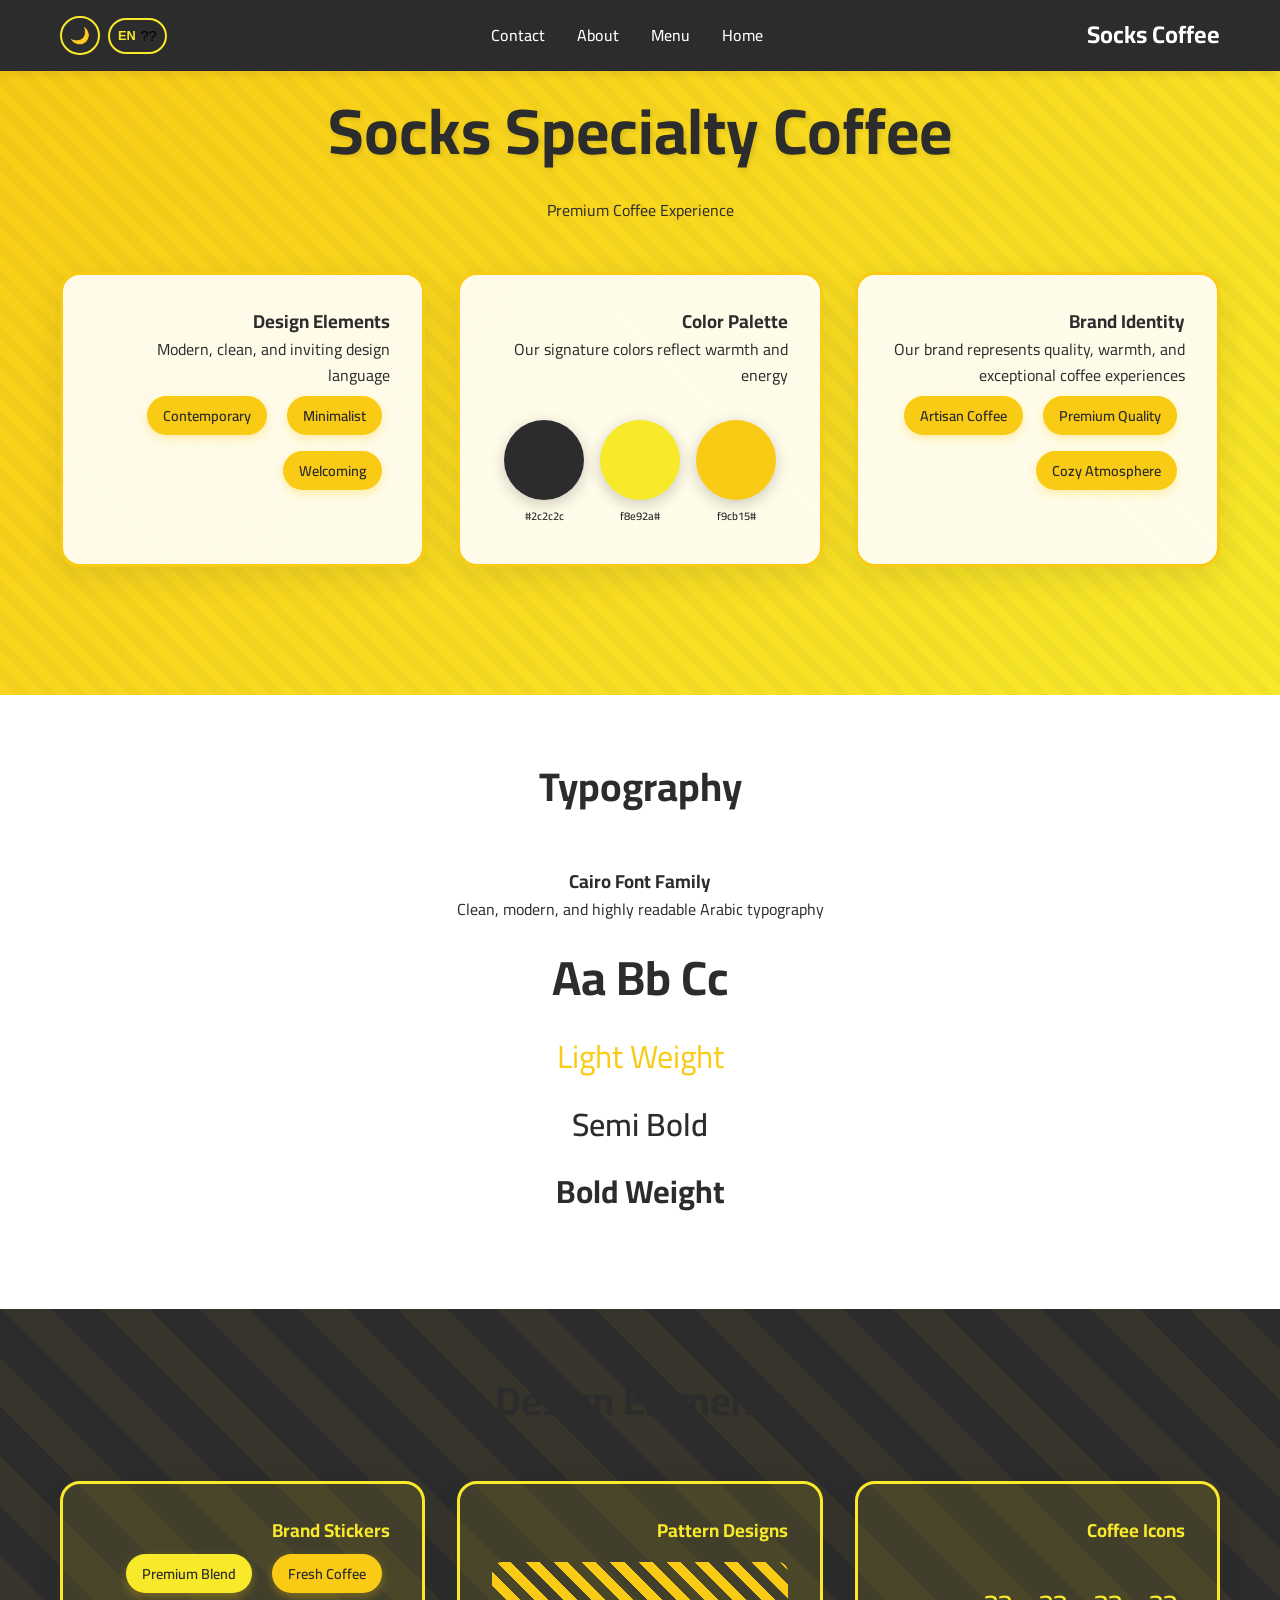
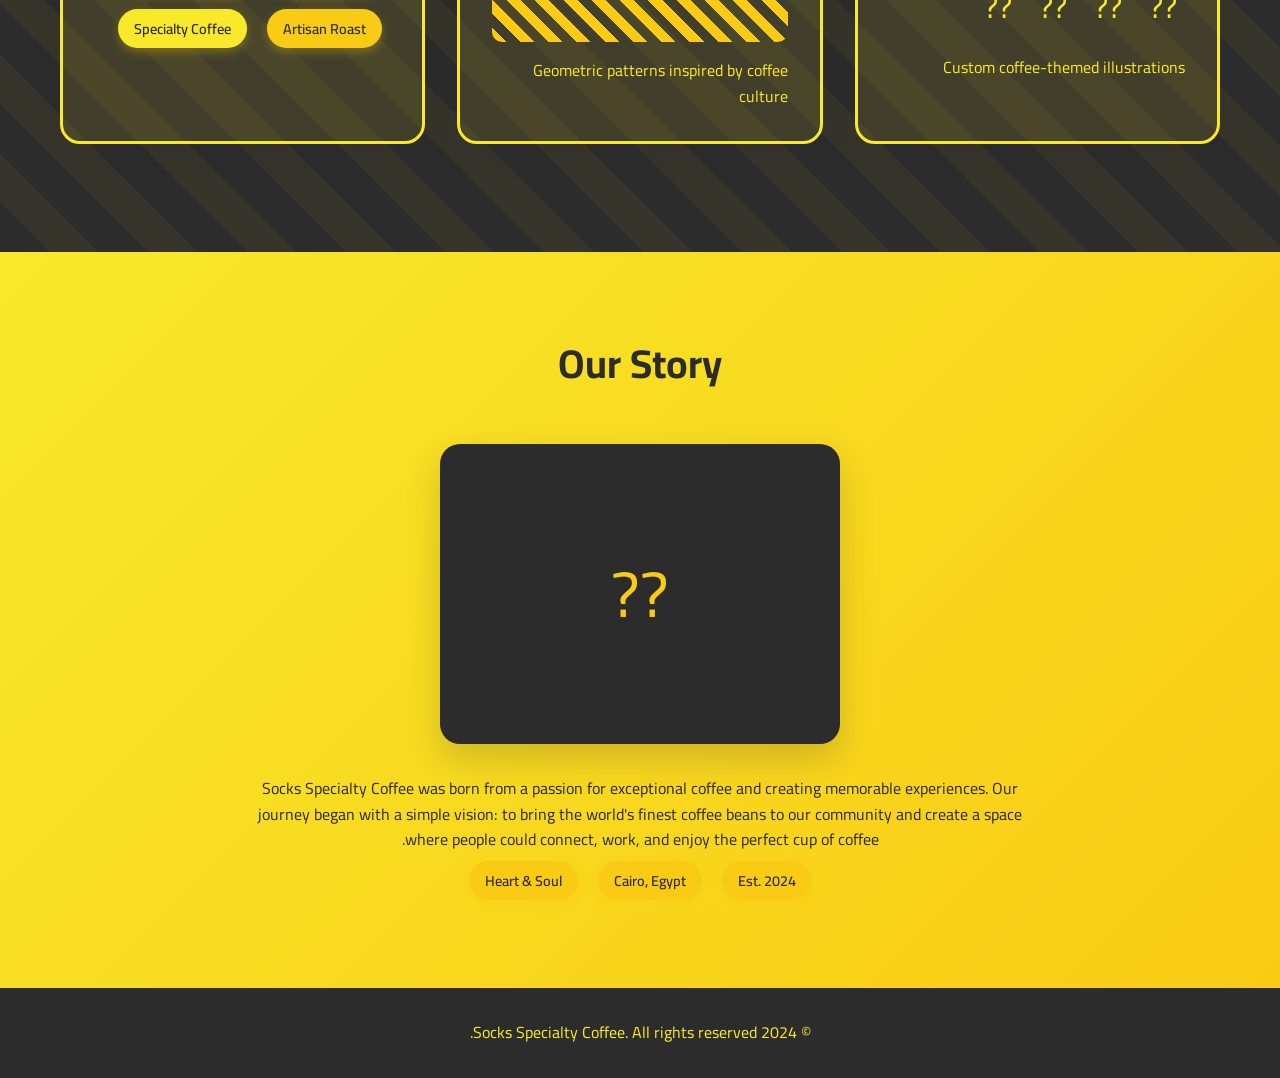
==== about.html @ 336f5b10 "Add files via upload" ====
<!DOCTYPE html>
<html lang="ar" dir="rtl">
<head>
    <meta charset="UTF-8">
    <meta name="viewport" content="width=device-width, initial-scale=1.0, maximum-scale=1.0, user-scalable=no">
    <title>Socks Specialty Coffee - About Us</title>
    <link href="https://unpkg.com/aos@2.3.1/dist/aos.css" rel="stylesheet">
    <link rel="stylesheet" href="styles.css">
    <link href="https://fonts.googleapis.com/css2?family=Cairo:wght@300;400;600;700&display=swap" rel="stylesheet">
    <style>
        .brand-showcase {
            background: linear-gradient(135deg, #f9cb15 0%, #f8e92a 100%);
            padding: 80px 0;
            position: relative;
            overflow: hidden;
        }
        
        .brand-showcase::before {
            content: '';
            position: absolute;
            top: -50%;
            left: -50%;
            width: 200%;
            height: 200%;
            background: repeating-linear-gradient(
                45deg,
                transparent,
                transparent 10px,
                rgba(44, 44, 44, 0.03) 10px,
                rgba(44, 44, 44, 0.03) 20px
            );
            animation: slide 20s linear infinite;
        }
        
        @keyframes slide {
            0% { transform: translate(0, 0); }
            100% { transform: translate(50px, 50px); }
        }
        
        .brand-content {
            position: relative;
            z-index: 1;
        }
        
        .logo-showcase {
            text-align: center;
            margin-bottom: 3rem;
        }
        
        .main-logo {
            font-size: 4rem;
            font-weight: 700;
            color: #2c2c2c;
            margin-bottom: 1rem;
            text-shadow: 2px 2px 4px rgba(0,0,0,0.1);
            animation: bounce 2s ease-in-out infinite;
        }
        
        @keyframes bounce {
            0%, 20%, 50%, 80%, 100% { transform: translateY(0); }
            40% { transform: translateY(-10px); }
            60% { transform: translateY(-5px); }
        }
        
        .brand-elements {
            display: grid;
            grid-template-columns: repeat(auto-fit, minmax(300px, 1fr));
            gap: 2rem;
            margin-bottom: 3rem;
        }
        
        .brand-card {
            background: rgba(255, 255, 255, 0.9);
            border-radius: 20px;
            padding: 2rem;
            box-shadow: 0 10px 30px rgba(44, 44, 44, 0.1);
            transition: all 0.3s ease;
            border: 3px solid #f9cb15;
        }
        
        .brand-card:hover {
            transform: translateY(-10px);
            box-shadow: 0 20px 40px rgba(44, 44, 44, 0.2);
        }
        
        .sticker {
            display: inline-block;
            background: #f9cb15;
            color: #2c2c2c;
            padding: 0.5rem 1rem;
            border-radius: 25px;
            font-weight: 600;
            margin: 0.5rem;
            font-size: 0.9rem;
            box-shadow: 0 4px 10px rgba(249, 203, 21, 0.3);
            transition: all 0.3s ease;
        }
        
        .sticker:hover {
            transform: scale(1.1);
            box-shadow: 0 6px 15px rgba(249, 203, 21, 0.5);
        }
        
        .color-palette {
            display: flex;
            justify-content: center;
            gap: 1rem;
            margin: 2rem 0;
            flex-wrap: wrap;
        }
        
        .color-swatch {
            width: 80px;
            height: 80px;
            border-radius: 50%;
            box-shadow: 0 4px 15px rgba(0,0,0,0.2);
            transition: all 0.3s ease;
            cursor: pointer;
            position: relative;
        }
        
        .color-swatch:hover {
            transform: scale(1.2);
        }
        
        .color-swatch::after {
            content: attr(data-color);
            position: absolute;
            bottom: -25px;
            left: 50%;
            transform: translateX(-50%);
            font-size: 0.7rem;
            font-weight: 600;
            color: #2c2c2c;
        }
        
        .design-elements {
            background: #2c2c2c;
            color: #f8e92a;
            padding: 60px 0;
            position: relative;
        }
        
        .pattern-overlay {
            position: absolute;
            top: 0;
            left: 0;
            right: 0;
            bottom: 0;
            opacity: 0.1;
            background-image: 
                repeating-linear-gradient(45deg, transparent, transparent 35px, rgba(249, 203, 21, 0.5) 35px, rgba(249, 203, 21, 0.5) 70px);
        }
        
        .design-content {
            position: relative;
            z-index: 1;
        }
        
        .coffee-bean {
            display: inline-block;
            font-size: 2rem;
            margin: 0 0.5rem;
            animation: rotate 4s linear infinite;
        }
        
        @keyframes rotate {
            from { transform: rotate(0deg); }
            to { transform: rotate(360deg); }
        }
        
        .typography-showcase {
            background: white;
            padding: 60px 0;
        }
        
        .font-sample {
            text-align: center;
            margin: 2rem 0;
        }
        
        .brand-story {
            background: linear-gradient(135deg, #f8e92a 0%, #f9cb15 100%);
            padding: 80px 0;
            position: relative;
        }
        
        .story-content {
            max-width: 800px;
            margin: 0 auto;
            text-align: center;
        }
        
        .story-image {
            width: 100%;
            max-width: 400px;
            height: 300px;
            background: #2c2c2c;
            border-radius: 20px;
            margin: 2rem auto;
            display: flex;
            align-items: center;
            justify-content: center;
            color: #f9cb15;
            font-size: 4rem;
            box-shadow: 0 15px 35px rgba(44, 44, 44, 0.2);
        }
        
        @media (max-width: 768px) {
            .main-logo {
                font-size: 2.5rem;
            }
            
            .brand-elements {
                grid-template-columns: 1fr;
                gap: 1.5rem;
            }
            
            .color-swatch {
                width: 60px;
                height: 60px;
            }
        }
    </style>
</head>
<body>
    <!-- Navigation -->
    <nav class="navbar" data-aos="fade-down">
        <div class="nav-container">
            <div class="nav-logo">
                <h2>Socks Coffee</h2>
            </div>
            <ul class="nav-menu">
                <li class="nav-item">
                    <a href="index.html" class="nav-link" data-ar="Home" data-en="Home">Home</a>
                </li>
                <li class="nav-item">
                    <a href="index.html#menu" class="nav-link" data-ar="Menu" data-en="Menu">Menu</a>
                </li>
                <li class="nav-item">
                    <a href="about.html" class="nav-link" data-ar="About" data-en="About">About</a>
                </li>
                <li class="nav-item">
                    <a href="index.html#contact" class="nav-link" data-ar="Contact" data-en="Contact">Contact</a>
                </li>
            </ul>
            <div class="nav-controls">
                <button class="lang-switcher" id="langSwitcher" title="Toggle Language">
                    <span class="lang-icon">??</span>
                    <span class="lang-text">EN</span>
                </button>
                <button class="theme-switcher" id="themeSwitcher" title="Toggle Theme">
                    <span class="theme-icon">??</span>
                </button>
            </div>
            <div class="hamburger">
                <span class="bar"></span>
                <span class="bar"></span>
                <span class="bar"></span>
            </div>
        </div>
    </nav>

    <!-- Brand Showcase Section -->
    <section class="brand-showcase">
        <div class="container brand-content">
            <div class="logo-showcase" data-aos="zoom-in">
                <h1 class="main-logo" data-ar="Socks Specialty Coffee" data-en="Socks Specialty Coffee">Socks Specialty Coffee</h1>
                <p class="tagline" data-ar="Premium Coffee Experience" data-en="Premium Coffee Experience">Premium Coffee Experience</p>
            </div>

            <div class="brand-elements">
                <div class="brand-card" data-aos="fade-up" data-aos-delay="100">
                    <h3 data-ar="Brand Identity" data-en="Brand Identity">Brand Identity</h3>
                    <p data-ar="Our brand represents quality, warmth, and exceptional coffee experiences" data-en="Our brand represents quality, warmth, and exceptional coffee experiences">Our brand represents quality, warmth, and exceptional coffee experiences</p>
                    <div class="stickers">
                        <span class="sticker" data-ar="Premium Quality" data-en="Premium Quality">Premium Quality</span>
                        <span class="sticker" data-ar="Artisan Coffee" data-en="Artisan Coffee">Artisan Coffee</span>
                        <span class="sticker" data-ar="Cozy Atmosphere" data-en="Cozy Atmosphere">Cozy Atmosphere</span>
                    </div>
                </div>

                <div class="brand-card" data-aos="fade-up" data-aos-delay="200">
                    <h3 data-ar="Color Palette" data-en="Color Palette">Color Palette</h3>
                    <p data-ar="Our signature colors reflect warmth and energy" data-en="Our signature colors reflect warmth and energy">Our signature colors reflect warmth and energy</p>
                    <div class="color-palette">
                        <div class="color-swatch" style="background-color: #f9cb15;" data-color="#f9cb15"></div>
                        <div class="color-swatch" style="background-color: #f8e92a;" data-color="#f8e92a"></div>
                        <div class="color-swatch" style="background-color: #2c2c2c;" data-color="#2c2c2c"></div>
                    </div>
                </div>

                <div class="brand-card" data-aos="fade-up" data-aos-delay="300">
                    <h3 data-ar="Design Elements" data-en="Design Elements">Design Elements</h3>
                    <p data-ar="Modern, clean, and inviting design language" data-en="Modern, clean, and inviting design language">Modern, clean, and inviting design language</p>
                    <div class="stickers">
                        <span class="sticker" data-ar="Minimalist" data-en="Minimalist">Minimalist</span>
                        <span class="sticker" data-ar="Contemporary" data-en="Contemporary">Contemporary</span>
                        <span class="sticker" data-ar="Welcoming" data-en="Welcoming">Welcoming</span>
                    </div>
                </div>
            </div>
        </div>
    </section>

    <!-- Typography Section -->
    <section class="typography-showcase">
        <div class="container">
            <h2 class="section-title" data-aos="fade-up" data-ar="Typography" data-en="Typography">Typography</h2>
            <div class="font-sample" data-aos="fade-up" data-aos-delay="100">
                <h3 data-ar="Cairo Font Family" data-en="Cairo Font Family">Cairo Font Family</h3>
                <p data-ar="Clean, modern, and highly readable Arabic typography" data-en="Clean, modern, and highly readable Arabic typography">Clean, modern, and highly readable Arabic typography</p>
                <div style="font-size: 3rem; font-weight: 700; color: #2c2c2c; margin: 1rem 0;" data-ar="Aa Bb Cc" data-en="Aa Bb Cc">Aa Bb Cc</div>
                <div style="font-size: 2rem; font-weight: 400; color: #f9cb15; margin: 1rem 0;" data-ar="Light Weight" data-en="Light Weight">Light Weight</div>
                <div style="font-size: 2rem; font-weight: 600; color: #2c2c2c; margin: 1rem 0;" data-ar="Semi Bold" data-en="Semi Bold">Semi Bold</div>
                <div style="font-size: 2rem; font-weight: 700; color: #2c2c2c; margin: 1rem 0;" data-ar="Bold Weight" data-en="Bold Weight">Bold Weight</div>
            </div>
        </div>
    </section>

    <!-- Design Elements Section -->
    <section class="design-elements">
        <div class="pattern-overlay"></div>
        <div class="container design-content">
            <h2 class="section-title" data-aos="fade-up" data-ar="Design Elements" data-en="Design Elements">Design Elements</h2>
            <div class="brand-elements">
                <div class="brand-card" data-aos="fade-up" data-aos-delay="100" style="background: rgba(248, 233, 42, 0.1); border-color: #f8e92a;">
                    <h3 style="color: #f8e92a;" data-ar="Coffee Icons" data-en="Coffee Icons">Coffee Icons</h3>
                    <div style="font-size: 3rem; margin: 1rem 0;">
                        <span class="coffee-bean">??</span>
                        <span class="coffee-bean" style="animation-delay: 0.5s;">??</span>
                        <span class="coffee-bean" style="animation-delay: 1s;">??</span>
                        <span class="coffee-bean" style="animation-delay: 1.5s;">??</span>
                    </div>
                    <p style="color: #f8e92a;" data-ar="Custom coffee-themed illustrations" data-en="Custom coffee-themed illustrations">Custom coffee-themed illustrations</p>
                </div>

                <div class="brand-card" data-aos="fade-up" data-aos-delay="200" style="background: rgba(248, 233, 42, 0.1); border-color: #f8e92a;">
                    <h3 style="color: #f8e92a;" data-ar="Pattern Designs" data-en="Pattern Designs">Pattern Designs</h3>
                    <div style="height: 80px; background: repeating-linear-gradient(45deg, #f9cb15, #f9cb15 10px, transparent 10px, transparent 20px); border-radius: 10px; margin: 1rem 0;"></div>
                    <p style="color: #f8e92a;" data-ar="Geometric patterns inspired by coffee culture" data-en="Geometric patterns inspired by coffee culture">Geometric patterns inspired by coffee culture</p>
                </div>

                <div class="brand-card" data-aos="fade-up" data-aos-delay="300" style="background: rgba(248, 233, 42, 0.1); border-color: #f8e92a;">
                    <h3 style="color: #f8e92a;" data-ar="Brand Stickers" data-en="Brand Stickers">Brand Stickers</h3>
                    <div class="stickers">
                        <span class="sticker" style="background: #f9cb15; color: #2c2c2c;" data-ar="Fresh Coffee" data-en="Fresh Coffee">Fresh Coffee</span>
                        <span class="sticker" style="background: #f8e92a; color: #2c2c2c;" data-ar="Premium Blend" data-en="Premium Blend">Premium Blend</span>
                        <span class="sticker" style="background: #f9cb15; color: #2c2c2c;" data-ar="Artisan Roast" data-en="Artisan Roast">Artisan Roast</span>
                        <span class="sticker" style="background: #f8e92a; color: #2c2c2c;" data-ar="Specialty Coffee" data-en="Specialty Coffee">Specialty Coffee</span>
                    </div>
                </div>
            </div>
        </div>
    </section>

    <!-- Brand Story Section -->
    <section class="brand-story">
        <div class="container">
            <div class="story-content">
                <h2 class="section-title" data-aos="fade-up" data-ar="Our Story" data-en="Our Story">Our Story</h2>
                <div class="story-image" data-aos="zoom-in" data-aos-delay="200">
                    <span>??</span>
                </div>
                <p data-aos="fade-up" data-aos-delay="300" data-ar="Socks Specialty Coffee was born from a passion for exceptional coffee and creating memorable experiences. Our journey began with a simple vision: to bring the world's finest coffee beans to our community and create a space where people could connect, work, and enjoy the perfect cup of coffee." data-en="Socks Specialty Coffee was born from a passion for exceptional coffee and creating memorable experiences. Our journey began with a simple vision: to bring the world's finest coffee beans to our community and create a space where people could connect, work, and enjoy the perfect cup of coffee.">
                    Socks Specialty Coffee was born from a passion for exceptional coffee and creating memorable experiences. Our journey began with a simple vision: to bring the world's finest coffee beans to our community and create a space where people could connect, work, and enjoy the perfect cup of coffee.
                </p>
                <div class="stickers" data-aos="fade-up" data-aos-delay="400">
                    <span class="sticker" data-ar="Est. 2024" data-en="Est. 2024">Est. 2024</span>
                    <span class="sticker" data-ar="Cairo, Egypt" data-en="Cairo, Egypt">Cairo, Egypt</span>
                    <span class="sticker" data-ar="Heart & Soul" data-en="Heart & Soul">Heart & Soul</span>
                </div>
            </div>
        </div>
    </section>

    <!-- Footer -->
    <footer class="footer">
        <div class="container">
            <p data-ar="&copy; 2024 Socks Specialty Coffee. All rights reserved." data-en="&copy; 2024 Socks Specialty Coffee. All rights reserved.">&copy; 2024 Socks Specialty Coffee. All rights reserved.</p>
        </div>
    </footer>

    <script src="https://unpkg.com/aos@2.3.1/dist/aos.js"></script>
    <script src="script.js"></script>
</body>
</html>
---- styles.css ----
/* Reset and Base Styles */
* {
    margin: 0;
    padding: 0;
    box-sizing: border-box;
}

body {
    font-family: 'Cairo', sans-serif;
    line-height: 1.6;
    color: #2c2c2c;
    background-color: #ffffff;
    width: 100%;
    overflow-x: hidden;
}

.container {
    max-width: 1200px;
    margin: 0 auto;
    padding: 0 20px;
    width: 100%;
}

/* Navigation Controls */
.nav-controls {
    display: flex;
    align-items: center;
    gap: 0.5rem;
}

.lang-switcher, .theme-switcher {
    background: none;
    border: 2px solid #f8e92a;
    border-radius: 50px;
    padding: 0.5rem;
    cursor: pointer;
    display: flex;
    align-items: center;
    gap: 0.3rem;
    transition: all 0.3s ease;
    font-size: 0.9rem;
}

.lang-switcher:hover, .theme-switcher:hover {
    background-color: #f8e92a;
    transform: scale(1.05);
}

.lang-text {
    color: #f8e92a;
    font-weight: 600;
    font-size: 0.8rem;
}

.lang-switcher:hover .lang-text {
    color: #2c2c2c;
}

.theme-icon {
    font-size: 1rem;
}

.lang-icon {
    font-size: 0.9rem;
}

/* Dark Theme */
body.dark-theme {
    background-color: #1a1a1a;
    color: #f8e92a;
    width: 100%;
    overflow-x: hidden;
}

body.dark-theme .navbar {
    background-color: #2c2c2c;
}

body.dark-theme .hero {
    background: linear-gradient(135deg, #2c2c2c 0%, #f9cb15 100%);
}

body.dark-theme .menu {
    background-color: #1a1a1a;
}

body.dark-theme .menu-category {
    background-color: #f8e92a;
    border: 1px solid #f9cb15;
}

body.dark-theme .menu-item {
    background-color: #ffffff;
    border: 1px solid #f9cb15;
}

body.dark-theme .menu-item:hover {
    background-color: #f9cb15;
}

body.dark-theme .menu-item:hover .item-name,
body.dark-theme .menu-item:hover .item-price {
    color: #2c2c2c;
}

body.dark-theme .about {
    background-color: #f8e92a;
}

body.dark-theme .about-text p {
    color: #f8e92a;
}

body.dark-theme .contact {
    background-color: #1a1a1a;
}

body.dark-theme .contact-item {
    background-color: #f8e92a;
    border: 1px solid #f9cb15;
}

body.dark-theme .contact-item p {
    color: #f8e92a;
}

body.dark-theme .image-placeholder {
    background-color: #f9cb15;
    border: 2px solid #2c2c2c;
}

body.dark-theme .section-title {
    color: #f8e92a;
}

body.dark-theme .menu-category h3 {
    color: #f8e92a;
}

body.dark-theme .item-name {
    color: #f8e92a;
}

body.dark-theme .about-text h3 {
    color: #f8e92a;
}

body.dark-theme .contact-item h3 {
    color: #f9cb15;
}

body.dark-theme .footer {
    background-color: #2c2c2c;
    color: #f8e92a;
}

body.dark-theme .lang-switcher,
body.dark-theme .theme-switcher {
    border-color: #f9cb15;
}

body.dark-theme .lang-text {
    color: #f9cb15;
}

body.dark-theme .lang-switcher:hover .lang-text {
    color: #2c2c2c;
}
.navbar {
    background-color: #2c2c2c;
    padding: 1rem 0;
    position: fixed;
    top: 0;
    width: 100%;
    z-index: 1000;
    box-shadow: 0 2px 10px rgba(0,0,0,0.1);
}

.nav-container {
    max-width: 1200px;
    margin: 0 auto;
    padding: 0 20px;
    display: flex;
    justify-content: space-between;
    align-items: center;
}

.nav-logo h2 {
    color: #fff;
    font-size: 1.5rem;
    font-weight: 700;
}

.nav-menu {
    display: flex;
    list-style: none;
    gap: 2rem;
}

.nav-link {
    color: #fff;
    text-decoration: none;
    font-weight: 500;
    transition: color 0.3s ease;
}

.nav-link:hover {
    color: #f9cb15;
}

.hamburger {
    display: none;
    flex-direction: column;
    cursor: pointer;
}

.bar {
    width: 25px;
    height: 3px;
    background-color: #fff;
    margin: 3px 0;
    transition: 0.3s;
}

/* Hero Section */
.hero {
    background: linear-gradient(135deg, #2c2c2c 0%, #f9cb15 100%);
    color: #fff;
    text-align: center;
    padding: 120px 0 80px;
    min-height: 100vh;
    display: flex;
    align-items: center;
    justify-content: center;
}

.hero-content h1 {
    font-size: 3rem;
    margin-bottom: 1rem;
    font-weight: 700;
}

.hero-content p {
    font-size: 1.2rem;
    margin-bottom: 2rem;
    opacity: 0.9;
}

.cta-button {
    display: inline-block;
    background-color: #f8e92a;
    color: #2c2c2c;
    padding: 15px 30px;
    text-decoration: none;
    border-radius: 50px;
    font-weight: 600;
    transition: all 0.3s ease;
    box-shadow: 0 4px 15px rgba(248, 233, 42, 0.3);
}

.cta-button:hover {
    background-color: #f9cb15;
    transform: translateY(-2px);
    box-shadow: 0 6px 20px rgba(249, 203, 21, 0.4);
}

/* Section Styles */
section {
    padding: 80px 0;
}

.section-title {
    text-align: center;
    font-size: 2.5rem;
    margin-bottom: 3rem;
    color: #2c2c2c;
    font-weight: 700;
}

/* Menu Section */
.menu {
    background-color: #fff;
}

.menu-category {
    margin-bottom: 3rem;
    background-color: #f8e92a;
    padding: 2rem;
    border-radius: 15px;
    box-shadow: 0 5px 20px rgba(44, 44, 44, 0.1);
}

.menu-category h3 {
    font-size: 1.8rem;
    margin-bottom: 1.5rem;
    color: #2c2c2c;
    text-align: center;
    font-weight: 600;
}

.menu-items {
    display: grid;
    grid-template-columns: repeat(auto-fit, minmax(250px, 1fr));
    gap: 1rem;
}

.menu-item {
    display: flex;
    justify-content: space-between;
    align-items: center;
    padding: 1rem;
    background-color: #fff;
    border-radius: 10px;
    box-shadow: 0 2px 10px rgba(44, 44, 44, 0.1);
    transition: all 0.3s ease;
}

.menu-item:hover {
    transform: translateY(-3px);
    box-shadow: 0 5px 20px rgba(44, 44, 44, 0.2);
}

.item-name {
    font-weight: 500;
    color: #2c2c2c;
}

.item-price {
    font-weight: 700;
    color: #f9cb15;
    font-size: 1.1rem;
}

/* About Section */
.about {
    background-color: #f8e92a;
}

.about-content {
    display: grid;
    grid-template-columns: 1fr 1fr;
    gap: 3rem;
    align-items: center;
}

.about-text h3 {
    font-size: 2rem;
    margin-bottom: 1.5rem;
    color: #2c2c2c;
}

.about-text p {
    margin-bottom: 1rem;
    line-height: 1.8;
    color: #2c2c2c;
}

.image-placeholder {
    background-color: #f9cb15;
    height: 400px;
    border-radius: 15px;
    display: flex;
    flex-direction: column;
    align-items: center;
    justify-content: center;
    color: #2c2c2c;
    font-size: 3rem;
    box-shadow: 0 10px 30px rgba(44, 44, 44, 0.1);
}

.image-placeholder p {
    font-size: 1rem;
    margin-top: 1rem;
}

/* Contact Section */
.contact {
    background-color: #fff;
}

.contact-info {
    display: grid;
    grid-template-columns: repeat(auto-fit, minmax(250px, 1fr));
    gap: 2rem;
}

.contact-item {
    text-align: center;
    padding: 2rem;
    background-color: #f8e92a;
    border-radius: 15px;
    box-shadow: 0 5px 20px rgba(44, 44, 44, 0.1);
    transition: transform 0.3s ease;
}

.contact-item:hover {
    transform: translateY(-5px);
}

.contact-item h3 {
    font-size: 2rem;
    margin-bottom: 1rem;
    color: #f9cb15;
}

.contact-item p {
    color: #2c2c2c;
    line-height: 1.6;
}

/* Footer */
.footer {
    background-color: #2c2c2c;
    color: #f8e92a;
    text-align: center;
    padding: 2rem 0;
}

/* Mobile Responsive - Enhanced */
@media screen and (max-width: 768px) {
    html, body {
        width: 100%;
        overflow-x: hidden;
        position: relative;
    }
    
    .nav-container {
        padding: 0 15px;
        width: 100%;
        max-width: 100%;
    }
    
    .nav-controls {
        gap: 0.3rem;
    }
    
    .lang-switcher, .theme-switcher {
        padding: 0.4rem;
        font-size: 0.8rem;
    }
    
    .lang-text {
        font-size: 0.7rem;
    }
    
    .hamburger {
        display: flex;
    }
    
    .nav-menu {
        position: fixed;
        left: -100%;
        top: 70px;
        flex-direction: column;
        background-color: #2c2c2c;
        width: 100%;
        text-align: center;
        transition: 0.3s;
        box-shadow: 0 10px 27px rgba(0,0,0,0.05);
        padding: 2rem 0;
    }
    
    .nav-menu.active {
        left: 0;
    }
    
    .hero {
        width: 100%;
        min-height: 90vh;
    }
    
    .hero-content {
        width: 100%;
        padding: 0 10px;
    }
    
    .hero-content h1 {
        font-size: 2rem;
        margin-bottom: 1.5rem;
        width: 100%;
    }
    
    .hero-content p {
        font-size: 1rem;
        margin-bottom: 2rem;
        line-height: 1.6;
        width: 100%;
    }
    
    .cta-button {
        padding: 12px 25px;
        font-size: 0.9rem;
    }
    
    section {
        width: 100%;
        overflow-x: hidden;
    }
    
    .section-title {
        font-size: 1.8rem;
        margin-bottom: 2rem;
        width: 100%;
    }
    
    .menu-category {
        padding: 1.5rem;
        margin-bottom: 2rem;
        border-radius: 12px;
        width: 100%;
        max-width: 100%;
    }
    
    .menu-category h3 {
        font-size: 1.5rem;
        margin-bottom: 1.2rem;
    }
    
    .menu-items {
        grid-template-columns: 1fr;
        gap: 0.8rem;
    }
    
    .menu-item {
        padding: 1.2rem;
        border-radius: 12px;
        font-size: 0.95rem;
    }
    
    .item-price {
        font-size: 1rem;
    }
    
    .about-content {
        grid-template-columns: 1fr;
        gap: 2rem;
    }
    
    .about-text h3 {
        font-size: 1.5rem;
        margin-bottom: 1.2rem;
    }
    
    .about-text p {
        font-size: 0.95rem;
        line-height: 1.7;
        margin-bottom: 1.2rem;
    }
    
    .image-placeholder {
        height: 250px;
        border-radius: 12px;
    }
    
    .contact-info {
        grid-template-columns: 1fr;
        gap: 1.5rem;
    }
    
    .contact-item {
        padding: 1.5rem;
        border-radius: 12px;
    }
    
    .contact-item h3 {
        font-size: 1.5rem;
        margin-bottom: 0.8rem;
    }
    
    .contact-item p {
        font-size: 0.9rem;
        line-height: 1.5;
    }
}

@media screen and (max-width: 480px) {
    .container {
        padding: 0 12px;
    }
    
    .nav-container {
        padding: 0 12px;
    }
    
    .nav-logo h2 {
        font-size: 1.2rem;
    }
    
    .nav-controls {
        gap: 0.2rem;
    }
    
    .lang-switcher, .theme-switcher {
        padding: 0.3rem;
        font-size: 0.7rem;
    }
    
    .lang-text {
        display: none;
    }
    
    .hero {
        padding: 100px 0 60px;
        min-height: 90vh;
    }
    
    .hero-content h1 {
        font-size: 1.6rem;
        margin-bottom: 1rem;
    }
    
    .hero-content p {
        font-size: 0.9rem;
        margin-bottom: 1.5rem;
    }
    
    .cta-button {
        padding: 10px 20px;
        font-size: 0.85rem;
    }
    
    section {
        padding: 50px 0;
    }
    
    .section-title {
        font-size: 1.5rem;
        margin-bottom: 1.5rem;
    }
    
    .menu-category {
        padding: 1rem;
        margin-bottom: 1.5rem;
        border-radius: 10px;
    }
    
    .menu-category h3 {
        font-size: 1.3rem;
        margin-bottom: 1rem;
    }
    
    .menu-item {
        padding: 1rem;
        font-size: 0.9rem;
        border-radius: 10px;
    }
    
    .about-text {
        text-align: center;
    }
    
    .about-text h3 {
        font-size: 1.3rem;
    }
    
    .about-text p {
        font-size: 0.9rem;
    }
    
    .image-placeholder {
        height: 200px;
        border-radius: 10px;
    }
    
    .contact-item {
        padding: 1.2rem;
        border-radius: 10px;
    }
    
    .contact-item h3 {
        font-size: 1.3rem;
    }
    
    .contact-item p {
        font-size: 0.85rem;
    }
}

/* Smooth scrolling */
html {
    scroll-behavior: smooth;
}

/* Loading animation */
.menu-item {
    opacity: 0;
    transform: translateY(20px);
    transition: all 0.5s ease;
}

.menu-item.aos-animate {
    opacity: 1;
    transform: translateY(0);
}
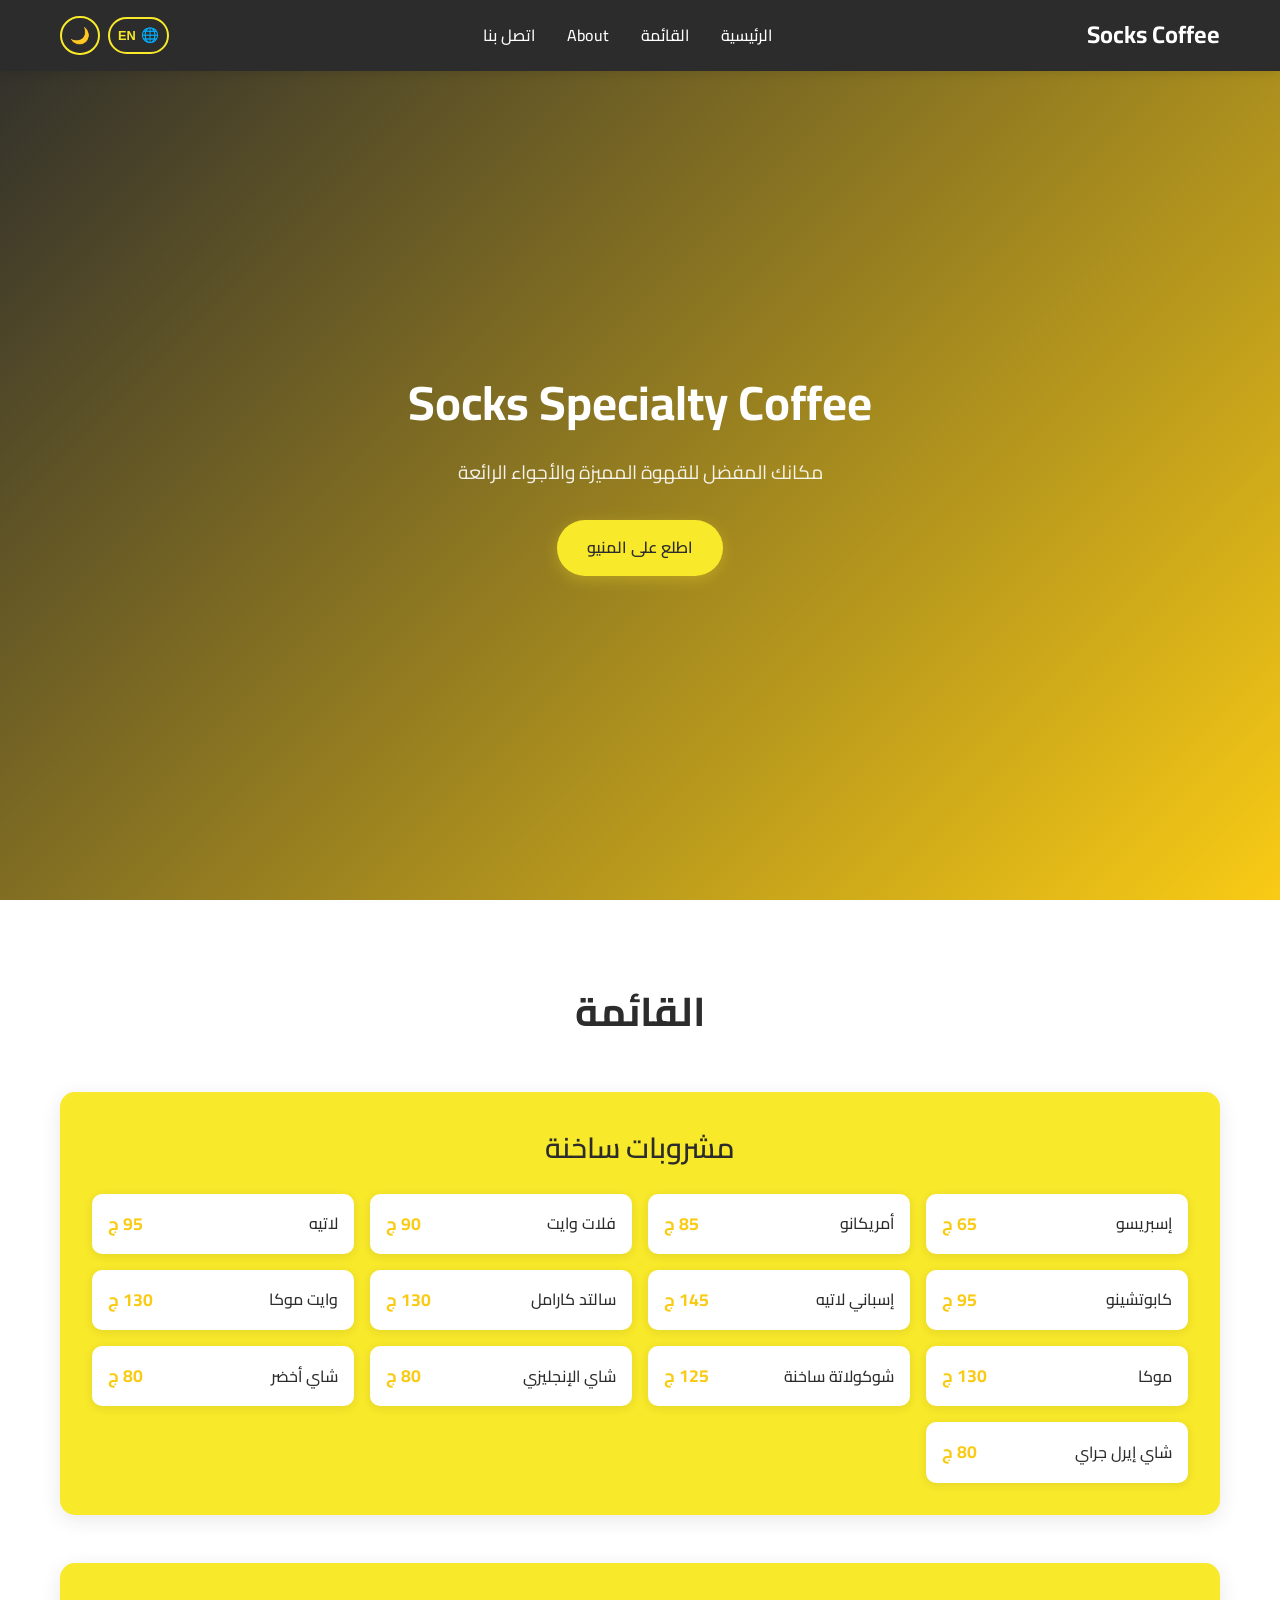
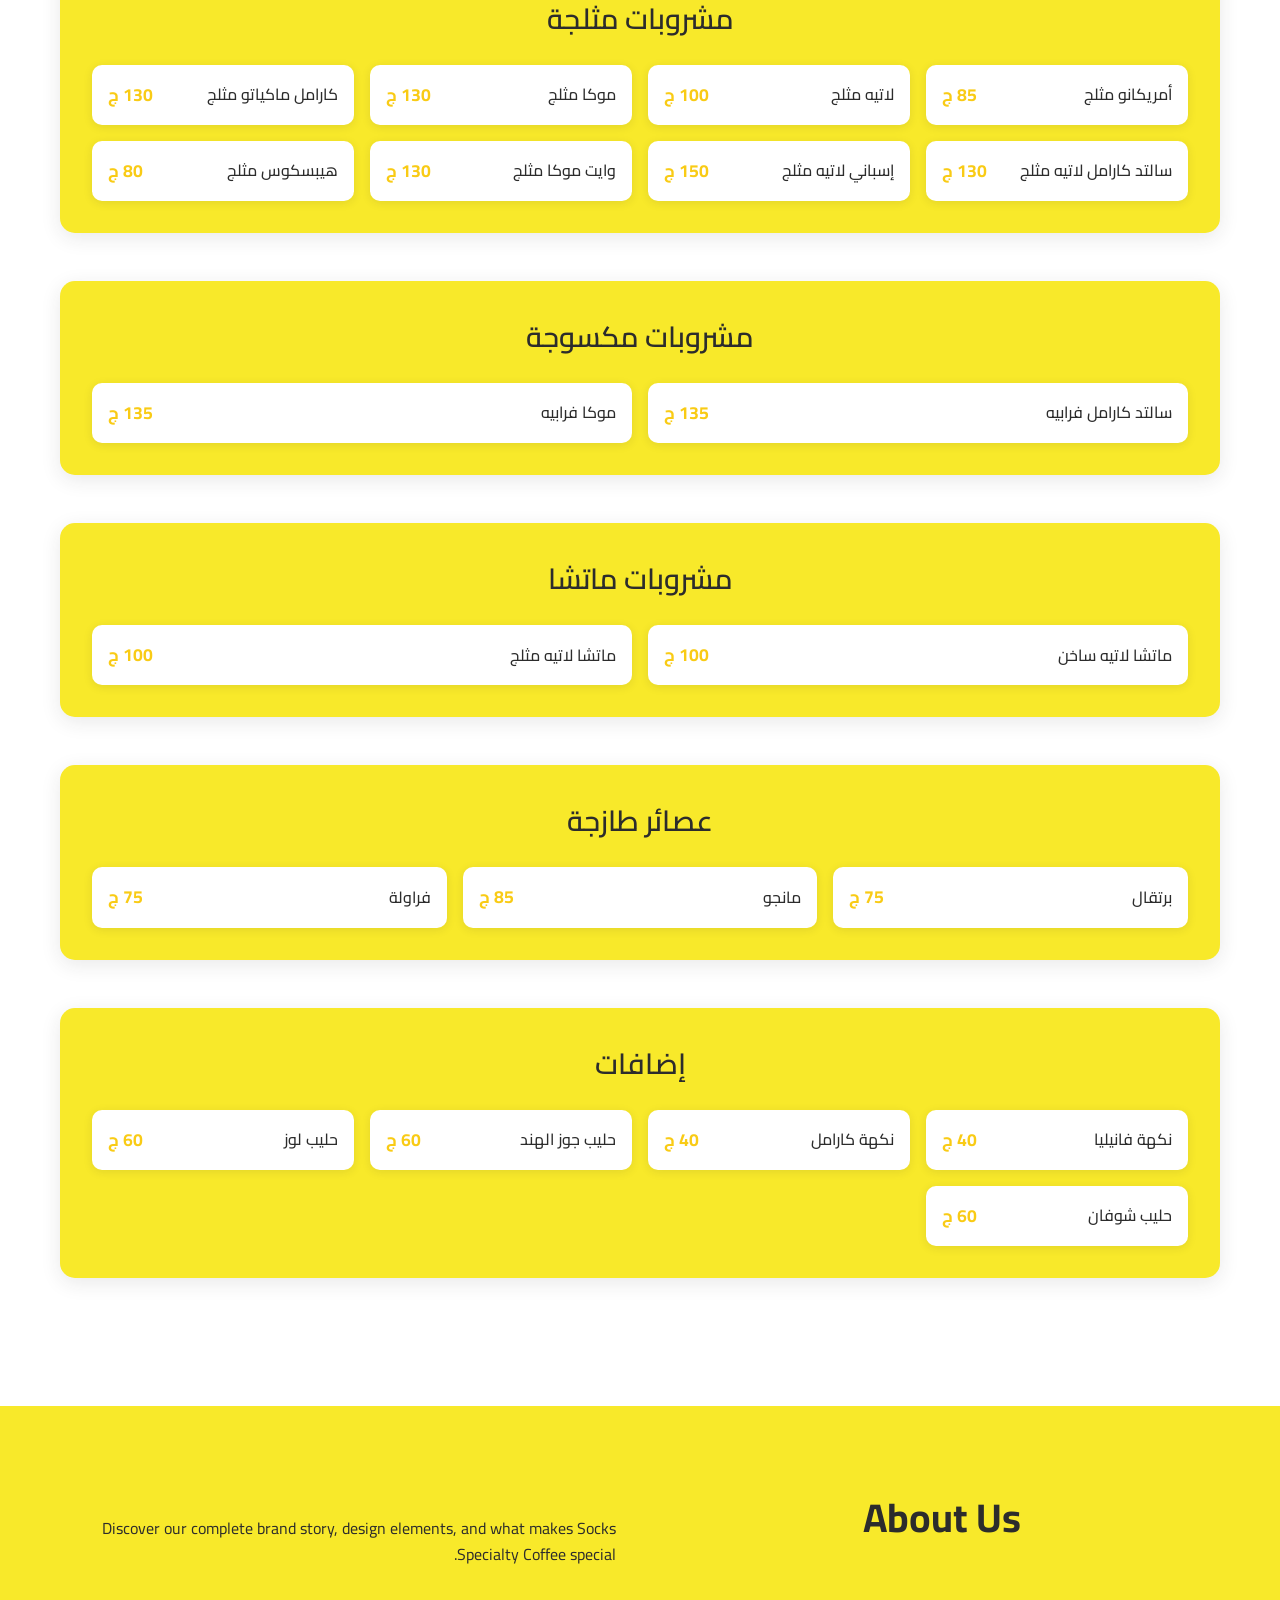
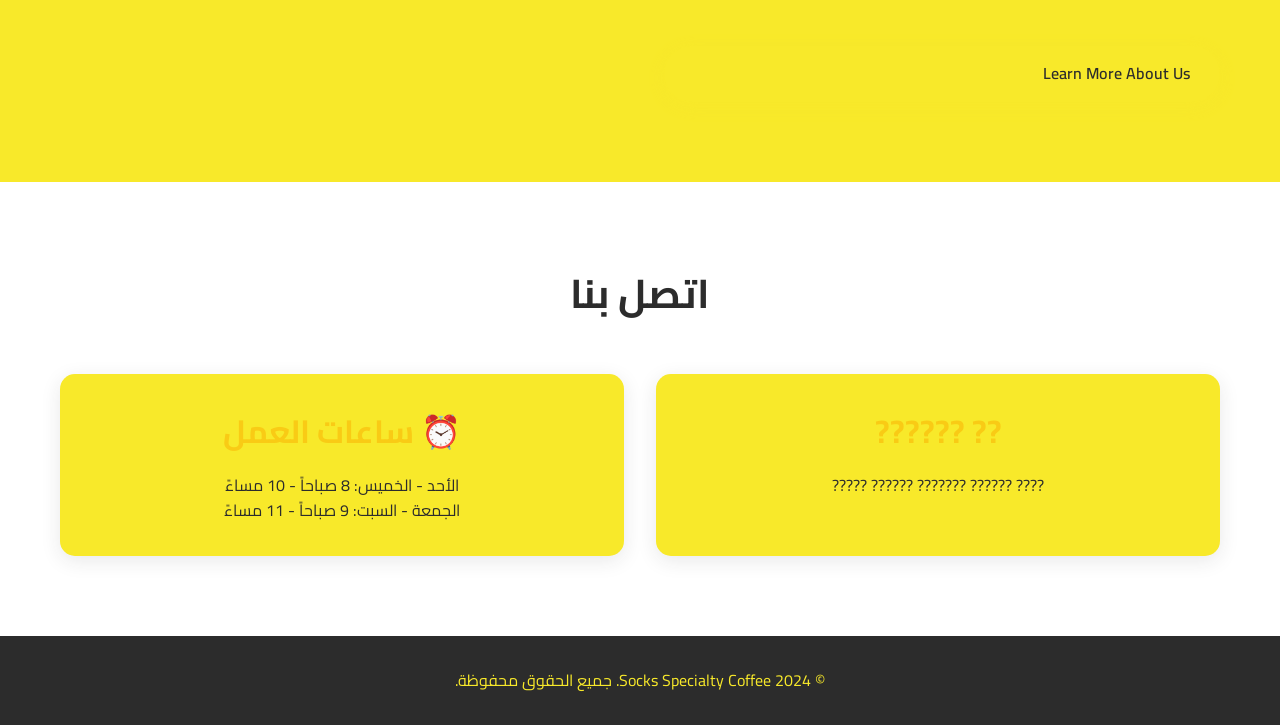
==== commit d418a314: "Update about.html" ====
--- a/about.html
+++ b/about.html
@@ -3,225 +3,10 @@
 <head>
     <meta charset="UTF-8">
     <meta name="viewport" content="width=device-width, initial-scale=1.0, maximum-scale=1.0, user-scalable=no">
-    <title>Socks Specialty Coffee - About Us</title>
+    <title>Socks Specialty Coffee</title>
     <link href="https://unpkg.com/aos@2.3.1/dist/aos.css" rel="stylesheet">
     <link rel="stylesheet" href="styles.css">
     <link href="https://fonts.googleapis.com/css2?family=Cairo:wght@300;400;600;700&display=swap" rel="stylesheet">
-    <style>
-        .brand-showcase {
-            background: linear-gradient(135deg, #f9cb15 0%, #f8e92a 100%);
-            padding: 80px 0;
-            position: relative;
-            overflow: hidden;
-        }
-        
-        .brand-showcase::before {
-            content: '';
-            position: absolute;
-            top: -50%;
-            left: -50%;
-            width: 200%;
-            height: 200%;
-            background: repeating-linear-gradient(
-                45deg,
-                transparent,
-                transparent 10px,
-                rgba(44, 44, 44, 0.03) 10px,
-                rgba(44, 44, 44, 0.03) 20px
-            );
-            animation: slide 20s linear infinite;
-        }
-        
-        @keyframes slide {
-            0% { transform: translate(0, 0); }
-            100% { transform: translate(50px, 50px); }
-        }
-        
-        .brand-content {
-            position: relative;
-            z-index: 1;
-        }
-        
-        .logo-showcase {
-            text-align: center;
-            margin-bottom: 3rem;
-        }
-        
-        .main-logo {
-            font-size: 4rem;
-            font-weight: 700;
-            color: #2c2c2c;
-            margin-bottom: 1rem;
-            text-shadow: 2px 2px 4px rgba(0,0,0,0.1);
-            animation: bounce 2s ease-in-out infinite;
-        }
-        
-        @keyframes bounce {
-            0%, 20%, 50%, 80%, 100% { transform: translateY(0); }
-            40% { transform: translateY(-10px); }
-            60% { transform: translateY(-5px); }
-        }
-        
-        .brand-elements {
-            display: grid;
-            grid-template-columns: repeat(auto-fit, minmax(300px, 1fr));
-            gap: 2rem;
-            margin-bottom: 3rem;
-        }
-        
-        .brand-card {
-            background: rgba(255, 255, 255, 0.9);
-            border-radius: 20px;
-            padding: 2rem;
-            box-shadow: 0 10px 30px rgba(44, 44, 44, 0.1);
-            transition: all 0.3s ease;
-            border: 3px solid #f9cb15;
-        }
-        
-        .brand-card:hover {
-            transform: translateY(-10px);
-            box-shadow: 0 20px 40px rgba(44, 44, 44, 0.2);
-        }
-        
-        .sticker {
-            display: inline-block;
-            background: #f9cb15;
-            color: #2c2c2c;
-            padding: 0.5rem 1rem;
-            border-radius: 25px;
-            font-weight: 600;
-            margin: 0.5rem;
-            font-size: 0.9rem;
-            box-shadow: 0 4px 10px rgba(249, 203, 21, 0.3);
-            transition: all 0.3s ease;
-        }
-        
-        .sticker:hover {
-            transform: scale(1.1);
-            box-shadow: 0 6px 15px rgba(249, 203, 21, 0.5);
-        }
-        
-        .color-palette {
-            display: flex;
-            justify-content: center;
-            gap: 1rem;
-            margin: 2rem 0;
-            flex-wrap: wrap;
-        }
-        
-        .color-swatch {
-            width: 80px;
-            height: 80px;
-            border-radius: 50%;
-            box-shadow: 0 4px 15px rgba(0,0,0,0.2);
-            transition: all 0.3s ease;
-            cursor: pointer;
-            position: relative;
-        }
-        
-        .color-swatch:hover {
-            transform: scale(1.2);
-        }
-        
-        .color-swatch::after {
-            content: attr(data-color);
-            position: absolute;
-            bottom: -25px;
-            left: 50%;
-            transform: translateX(-50%);
-            font-size: 0.7rem;
-            font-weight: 600;
-            color: #2c2c2c;
-        }
-        
-        .design-elements {
-            background: #2c2c2c;
-            color: #f8e92a;
-            padding: 60px 0;
-            position: relative;
-        }
-        
-        .pattern-overlay {
-            position: absolute;
-            top: 0;
-            left: 0;
-            right: 0;
-            bottom: 0;
-            opacity: 0.1;
-            background-image: 
-                repeating-linear-gradient(45deg, transparent, transparent 35px, rgba(249, 203, 21, 0.5) 35px, rgba(249, 203, 21, 0.5) 70px);
-        }
-        
-        .design-content {
-            position: relative;
-            z-index: 1;
-        }
-        
-        .coffee-bean {
-            display: inline-block;
-            font-size: 2rem;
-            margin: 0 0.5rem;
-            animation: rotate 4s linear infinite;
-        }
-        
-        @keyframes rotate {
-            from { transform: rotate(0deg); }
-            to { transform: rotate(360deg); }
-        }
-        
-        .typography-showcase {
-            background: white;
-            padding: 60px 0;
-        }
-        
-        .font-sample {
-            text-align: center;
-            margin: 2rem 0;
-        }
-        
-        .brand-story {
-            background: linear-gradient(135deg, #f8e92a 0%, #f9cb15 100%);
-            padding: 80px 0;
-            position: relative;
-        }
-        
-        .story-content {
-            max-width: 800px;
-            margin: 0 auto;
-            text-align: center;
-        }
-        
-        .story-image {
-            width: 100%;
-            max-width: 400px;
-            height: 300px;
-            background: #2c2c2c;
-            border-radius: 20px;
-            margin: 2rem auto;
-            display: flex;
-            align-items: center;
-            justify-content: center;
-            color: #f9cb15;
-            font-size: 4rem;
-            box-shadow: 0 15px 35px rgba(44, 44, 44, 0.2);
-        }
-        
-        @media (max-width: 768px) {
-            .main-logo {
-                font-size: 2.5rem;
-            }
-            
-            .brand-elements {
-                grid-template-columns: 1fr;
-                gap: 1.5rem;
-            }
-            
-            .color-swatch {
-                width: 60px;
-                height: 60px;
-            }
-        }
-    </style>
 </head>
 <body>
     <!-- Navigation -->
@@ -232,25 +17,25 @@
             </div>
             <ul class="nav-menu">
                 <li class="nav-item">
-                    <a href="index.html" class="nav-link" data-ar="Home" data-en="Home">Home</a>
-                </li>
-                <li class="nav-item">
-                    <a href="index.html#menu" class="nav-link" data-ar="Menu" data-en="Menu">Menu</a>
+                    <a href="#home" class="nav-link" data-ar="الرئيسية" data-en="Home">الرئيسية</a>
+                </li>
+                <li class="nav-item">
+                    <a href="#menu" class="nav-link" data-ar="القائمة" data-en="Menu">القائمة</a>
                 </li>
                 <li class="nav-item">
                     <a href="about.html" class="nav-link" data-ar="About" data-en="About">About</a>
                 </li>
                 <li class="nav-item">
-                    <a href="index.html#contact" class="nav-link" data-ar="Contact" data-en="Contact">Contact</a>
+                    <a href="#contact" class="nav-link" data-ar="اتصل بنا" data-en="Contact">اتصل بنا</a>
                 </li>
             </ul>
             <div class="nav-controls">
                 <button class="lang-switcher" id="langSwitcher" title="Toggle Language">
-                    <span class="lang-icon">??</span>
+                    <span class="lang-icon">🌐</span>
                     <span class="lang-text">EN</span>
                 </button>
                 <button class="theme-switcher" id="themeSwitcher" title="Toggle Theme">
-                    <span class="theme-icon">??</span>
+                    <span class="theme-icon">🌙</span>
                 </button>
             </div>
             <div class="hamburger">
@@ -261,114 +46,220 @@
         </div>
     </nav>
 
-    <!-- Brand Showcase Section -->
-    <section class="brand-showcase">
-        <div class="container brand-content">
-            <div class="logo-showcase" data-aos="zoom-in">
-                <h1 class="main-logo" data-ar="Socks Specialty Coffee" data-en="Socks Specialty Coffee">Socks Specialty Coffee</h1>
-                <p class="tagline" data-ar="Premium Coffee Experience" data-en="Premium Coffee Experience">Premium Coffee Experience</p>
-            </div>
-
-            <div class="brand-elements">
-                <div class="brand-card" data-aos="fade-up" data-aos-delay="100">
-                    <h3 data-ar="Brand Identity" data-en="Brand Identity">Brand Identity</h3>
-                    <p data-ar="Our brand represents quality, warmth, and exceptional coffee experiences" data-en="Our brand represents quality, warmth, and exceptional coffee experiences">Our brand represents quality, warmth, and exceptional coffee experiences</p>
-                    <div class="stickers">
-                        <span class="sticker" data-ar="Premium Quality" data-en="Premium Quality">Premium Quality</span>
-                        <span class="sticker" data-ar="Artisan Coffee" data-en="Artisan Coffee">Artisan Coffee</span>
-                        <span class="sticker" data-ar="Cozy Atmosphere" data-en="Cozy Atmosphere">Cozy Atmosphere</span>
-                    </div>
-                </div>
-
-                <div class="brand-card" data-aos="fade-up" data-aos-delay="200">
-                    <h3 data-ar="Color Palette" data-en="Color Palette">Color Palette</h3>
-                    <p data-ar="Our signature colors reflect warmth and energy" data-en="Our signature colors reflect warmth and energy">Our signature colors reflect warmth and energy</p>
-                    <div class="color-palette">
-                        <div class="color-swatch" style="background-color: #f9cb15;" data-color="#f9cb15"></div>
-                        <div class="color-swatch" style="background-color: #f8e92a;" data-color="#f8e92a"></div>
-                        <div class="color-swatch" style="background-color: #2c2c2c;" data-color="#2c2c2c"></div>
-                    </div>
-                </div>
-
-                <div class="brand-card" data-aos="fade-up" data-aos-delay="300">
-                    <h3 data-ar="Design Elements" data-en="Design Elements">Design Elements</h3>
-                    <p data-ar="Modern, clean, and inviting design language" data-en="Modern, clean, and inviting design language">Modern, clean, and inviting design language</p>
-                    <div class="stickers">
-                        <span class="sticker" data-ar="Minimalist" data-en="Minimalist">Minimalist</span>
-                        <span class="sticker" data-ar="Contemporary" data-en="Contemporary">Contemporary</span>
-                        <span class="sticker" data-ar="Welcoming" data-en="Welcoming">Welcoming</span>
-                    </div>
-                </div>
-            </div>
-        </div>
-    </section>
-
-    <!-- Typography Section -->
-    <section class="typography-showcase">
-        <div class="container">
-            <h2 class="section-title" data-aos="fade-up" data-ar="Typography" data-en="Typography">Typography</h2>
-            <div class="font-sample" data-aos="fade-up" data-aos-delay="100">
-                <h3 data-ar="Cairo Font Family" data-en="Cairo Font Family">Cairo Font Family</h3>
-                <p data-ar="Clean, modern, and highly readable Arabic typography" data-en="Clean, modern, and highly readable Arabic typography">Clean, modern, and highly readable Arabic typography</p>
-                <div style="font-size: 3rem; font-weight: 700; color: #2c2c2c; margin: 1rem 0;" data-ar="Aa Bb Cc" data-en="Aa Bb Cc">Aa Bb Cc</div>
-                <div style="font-size: 2rem; font-weight: 400; color: #f9cb15; margin: 1rem 0;" data-ar="Light Weight" data-en="Light Weight">Light Weight</div>
-                <div style="font-size: 2rem; font-weight: 600; color: #2c2c2c; margin: 1rem 0;" data-ar="Semi Bold" data-en="Semi Bold">Semi Bold</div>
-                <div style="font-size: 2rem; font-weight: 700; color: #2c2c2c; margin: 1rem 0;" data-ar="Bold Weight" data-en="Bold Weight">Bold Weight</div>
-            </div>
-        </div>
-    </section>
-
-    <!-- Design Elements Section -->
-    <section class="design-elements">
-        <div class="pattern-overlay"></div>
-        <div class="container design-content">
-            <h2 class="section-title" data-aos="fade-up" data-ar="Design Elements" data-en="Design Elements">Design Elements</h2>
-            <div class="brand-elements">
-                <div class="brand-card" data-aos="fade-up" data-aos-delay="100" style="background: rgba(248, 233, 42, 0.1); border-color: #f8e92a;">
-                    <h3 style="color: #f8e92a;" data-ar="Coffee Icons" data-en="Coffee Icons">Coffee Icons</h3>
-                    <div style="font-size: 3rem; margin: 1rem 0;">
-                        <span class="coffee-bean">??</span>
-                        <span class="coffee-bean" style="animation-delay: 0.5s;">??</span>
-                        <span class="coffee-bean" style="animation-delay: 1s;">??</span>
-                        <span class="coffee-bean" style="animation-delay: 1.5s;">??</span>
-                    </div>
-                    <p style="color: #f8e92a;" data-ar="Custom coffee-themed illustrations" data-en="Custom coffee-themed illustrations">Custom coffee-themed illustrations</p>
-                </div>
-
-                <div class="brand-card" data-aos="fade-up" data-aos-delay="200" style="background: rgba(248, 233, 42, 0.1); border-color: #f8e92a;">
-                    <h3 style="color: #f8e92a;" data-ar="Pattern Designs" data-en="Pattern Designs">Pattern Designs</h3>
-                    <div style="height: 80px; background: repeating-linear-gradient(45deg, #f9cb15, #f9cb15 10px, transparent 10px, transparent 20px); border-radius: 10px; margin: 1rem 0;"></div>
-                    <p style="color: #f8e92a;" data-ar="Geometric patterns inspired by coffee culture" data-en="Geometric patterns inspired by coffee culture">Geometric patterns inspired by coffee culture</p>
-                </div>
-
-                <div class="brand-card" data-aos="fade-up" data-aos-delay="300" style="background: rgba(248, 233, 42, 0.1); border-color: #f8e92a;">
-                    <h3 style="color: #f8e92a;" data-ar="Brand Stickers" data-en="Brand Stickers">Brand Stickers</h3>
-                    <div class="stickers">
-                        <span class="sticker" style="background: #f9cb15; color: #2c2c2c;" data-ar="Fresh Coffee" data-en="Fresh Coffee">Fresh Coffee</span>
-                        <span class="sticker" style="background: #f8e92a; color: #2c2c2c;" data-ar="Premium Blend" data-en="Premium Blend">Premium Blend</span>
-                        <span class="sticker" style="background: #f9cb15; color: #2c2c2c;" data-ar="Artisan Roast" data-en="Artisan Roast">Artisan Roast</span>
-                        <span class="sticker" style="background: #f8e92a; color: #2c2c2c;" data-ar="Specialty Coffee" data-en="Specialty Coffee">Specialty Coffee</span>
-                    </div>
-                </div>
-            </div>
-        </div>
-    </section>
-
-    <!-- Brand Story Section -->
-    <section class="brand-story">
-        <div class="container">
-            <div class="story-content">
-                <h2 class="section-title" data-aos="fade-up" data-ar="Our Story" data-en="Our Story">Our Story</h2>
-                <div class="story-image" data-aos="zoom-in" data-aos-delay="200">
-                    <span>??</span>
-                </div>
-                <p data-aos="fade-up" data-aos-delay="300" data-ar="Socks Specialty Coffee was born from a passion for exceptional coffee and creating memorable experiences. Our journey began with a simple vision: to bring the world's finest coffee beans to our community and create a space where people could connect, work, and enjoy the perfect cup of coffee." data-en="Socks Specialty Coffee was born from a passion for exceptional coffee and creating memorable experiences. Our journey began with a simple vision: to bring the world's finest coffee beans to our community and create a space where people could connect, work, and enjoy the perfect cup of coffee.">
-                    Socks Specialty Coffee was born from a passion for exceptional coffee and creating memorable experiences. Our journey began with a simple vision: to bring the world's finest coffee beans to our community and create a space where people could connect, work, and enjoy the perfect cup of coffee.
-                </p>
-                <div class="stickers" data-aos="fade-up" data-aos-delay="400">
-                    <span class="sticker" data-ar="Est. 2024" data-en="Est. 2024">Est. 2024</span>
-                    <span class="sticker" data-ar="Cairo, Egypt" data-en="Cairo, Egypt">Cairo, Egypt</span>
-                    <span class="sticker" data-ar="Heart & Soul" data-en="Heart & Soul">Heart & Soul</span>
+    <!-- Hero Section -->
+    <section id="home" class="hero">
+        <div class="hero-content" data-aos="fade-up">
+            <h1 data-ar="Socks Specialty Coffee" data-en="Socks Specialty Coffee">Socks Specialty Coffee</h1>
+            <p data-ar="مكانك المفضل للقهوة المميزة والأجواء الرائعة" data-en="Your favorite place for premium coffee and wonderful atmosphere">مكانك المفضل للقهوة المميزة والأجواء الرائعة</p>
+            <a href="#menu" class="cta-button" data-ar="اطلع على المنيو" data-en="View Menu">اطلع على المنيو</a>
+        </div>
+    </section>
+
+    <!-- Menu Section -->
+    <section id="menu" class="menu">
+        <div class="container">
+            <h2 class="section-title" data-aos="fade-up" data-ar="القائمة" data-en="Menu">القائمة</h2>
+            
+            <!-- Hot Drinks -->
+            <div class="menu-category" data-aos="fade-up" data-aos-delay="100">
+                <h3 data-ar="مشروبات ساخنة" data-en="Hot Drinks">مشروبات ساخنة</h3>
+                <div class="menu-items">
+                    <div class="menu-item">
+                        <span class="item-name" data-ar="إسبريسو" data-en="Espresso">إسبريسو</span>
+                        <span class="item-price">65 ج</span>
+                    </div>
+                    <div class="menu-item">
+                        <span class="item-name" data-ar="أمريكانو" data-en="Americano">أمريكانو</span>
+                        <span class="item-price">85 ج</span>
+                    </div>
+                    <div class="menu-item">
+                        <span class="item-name" data-ar="فلات وايت" data-en="Flat White">فلات وايت</span>
+                        <span class="item-price">90 ج</span>
+                    </div>
+                    <div class="menu-item">
+                        <span class="item-name" data-ar="لاتيه" data-en="Latte">لاتيه</span>
+                        <span class="item-price">95 ج</span>
+                    </div>
+                    <div class="menu-item">
+                        <span class="item-name" data-ar="كابوتشينو" data-en="Cappuccino">كابوتشينو</span>
+                        <span class="item-price">95 ج</span>
+                    </div>
+                    <div class="menu-item">
+                        <span class="item-name" data-ar="إسباني لاتيه" data-en="Spanish Latte">إسباني لاتيه</span>
+                        <span class="item-price">145 ج</span>
+                    </div>
+                    <div class="menu-item">
+                        <span class="item-name" data-ar="سالتد كارامل" data-en="Salted Caramel">سالتد كارامل</span>
+                        <span class="item-price">130 ج</span>
+                    </div>
+                    <div class="menu-item">
+                        <span class="item-name" data-ar="وايت موكا" data-en="White Mocha">وايت موكا</span>
+                        <span class="item-price">130 ج</span>
+                    </div>
+                    <div class="menu-item">
+                        <span class="item-name" data-ar="موكا" data-en="Mocha">موكا</span>
+                        <span class="item-price">130 ج</span>
+                    </div>
+                    <div class="menu-item">
+                        <span class="item-name" data-ar="شوكولاتة ساخنة" data-en="Hot Chocolate">شوكولاتة ساخنة</span>
+                        <span class="item-price">125 ج</span>
+                    </div>
+                    <div class="menu-item">
+                        <span class="item-name" data-ar="شاي الإنجليزي" data-en="English Breakfast">شاي الإنجليزي</span>
+                        <span class="item-price">80 ج</span>
+                    </div>
+                    <div class="menu-item">
+                        <span class="item-name" data-ar="شاي أخضر" data-en="Green Tea">شاي أخضر</span>
+                        <span class="item-price">80 ج</span>
+                    </div>
+                    <div class="menu-item">
+                        <span class="item-name" data-ar="شاي إيرل جراي" data-en="Earl Gray Tea">شاي إيرل جراي</span>
+                        <span class="item-price">80 ج</span>
+                    </div>
+                </div>
+            </div>
+
+            <!-- Ice Cube Drinks -->
+            <div class="menu-category" data-aos="fade-up" data-aos-delay="200">
+                <h3 data-ar="مشروبات مثلجة" data-en="Ice Cube Drinks">مشروبات مثلجة</h3>
+                <div class="menu-items">
+                    <div class="menu-item">
+                        <span class="item-name" data-ar="أمريكانو مثلج" data-en="Iced Americano">أمريكانو مثلج</span>
+                        <span class="item-price">85 ج</span>
+                    </div>
+                    <div class="menu-item">
+                        <span class="item-name" data-ar="لاتيه مثلج" data-en="Iced Latte">لاتيه مثلج</span>
+                        <span class="item-price">100 ج</span>
+                    </div>
+                    <div class="menu-item">
+                        <span class="item-name" data-ar="موكا مثلج" data-en="Iced Mocha">موكا مثلج</span>
+                        <span class="item-price">130 ج</span>
+                    </div>
+                    <div class="menu-item">
+                        <span class="item-name" data-ar="كارامل ماكياتو مثلج" data-en="Iced Caramel Macchiato">كارامل ماكياتو مثلج</span>
+                        <span class="item-price">130 ج</span>
+                    </div>
+                    <div class="menu-item">
+                        <span class="item-name" data-ar="سالتد كارامل لاتيه مثلج" data-en="Iced Salted Caramel Latte">سالتد كارامل لاتيه مثلج</span>
+                        <span class="item-price">130 ج</span>
+                    </div>
+                    <div class="menu-item">
+                        <span class="item-name" data-ar="إسباني لاتيه مثلج" data-en="Iced Spanish Latte">إسباني لاتيه مثلج</span>
+                        <span class="item-price">150 ج</span>
+                    </div>
+                    <div class="menu-item">
+                        <span class="item-name" data-ar="وايت موكا مثلج" data-en="Iced White Mocha">وايت موكا مثلج</span>
+                        <span class="item-price">130 ج</span>
+                    </div>
+                    <div class="menu-item">
+                        <span class="item-name" data-ar="هيبسكوس مثلج" data-en="Iced Hibiscus">هيبسكوس مثلج</span>
+                        <span class="item-price">80 ج</span>
+                    </div>
+                </div>
+            </div>
+
+            <!-- Blended -->
+            <div class="menu-category" data-aos="fade-up" data-aos-delay="300">
+                <h3 data-ar="مشروبات مكسوجة" data-en="Blended">مشروبات مكسوجة</h3>
+                <div class="menu-items">
+                    <div class="menu-item">
+                        <span class="item-name" data-ar="سالتد كارامل فرابيه" data-en="Salted Caramel Frappe">سالتد كارامل فرابيه</span>
+                        <span class="item-price">135 ج</span>
+                    </div>
+                    <div class="menu-item">
+                        <span class="item-name" data-ar="موكا فرابيه" data-en="Mocha Frappe">موكا فرابيه</span>
+                        <span class="item-price">135 ج</span>
+                    </div>
+                </div>
+            </div>
+
+            <!-- Matcha Drinks -->
+            <div class="menu-category" data-aos="fade-up" data-aos-delay="400">
+                <h3 data-ar="مشروبات ماتشا" data-en="Matcha Drinks">مشروبات ماتشا</h3>
+                <div class="menu-items">
+                    <div class="menu-item">
+                        <span class="item-name" data-ar="ماتشا لاتيه ساخن" data-en="Hot Matcha Latte">ماتشا لاتيه ساخن</span>
+                        <span class="item-price">100 ج</span>
+                    </div>
+                    <div class="menu-item">
+                        <span class="item-name" data-ar="ماتشا لاتيه مثلج" data-en="Iced Matcha Latte">ماتشا لاتيه مثلج</span>
+                        <span class="item-price">100 ج</span>
+                    </div>
+                </div>
+            </div>
+
+            <!-- Fresh Juice -->
+            <div class="menu-category" data-aos="fade-up" data-aos-delay="500">
+                <h3 data-ar="عصائر طازجة" data-en="Fresh Juice">عصائر طازجة</h3>
+                <div class="menu-items">
+                    <div class="menu-item">
+                        <span class="item-name" data-ar="برتقال" data-en="Orange">برتقال</span>
+                        <span class="item-price">75 ج</span>
+                    </div>
+                    <div class="menu-item">
+                        <span class="item-name" data-ar="مانجو" data-en="Mango">مانجو</span>
+                        <span class="item-price">85 ج</span>
+                    </div>
+                    <div class="menu-item">
+                        <span class="item-name" data-ar="فراولة" data-en="Strawberry">فراولة</span>
+                        <span class="item-price">75 ج</span>
+                    </div>
+                </div>
+            </div>
+
+            <!-- Extra -->
+            <div class="menu-category" data-aos="fade-up" data-aos-delay="600">
+                <h3 data-ar="إضافات" data-en="Extra">إضافات</h3>
+                <div class="menu-items">
+                    <div class="menu-item">
+                        <span class="item-name" data-ar="نكهة فانيليا" data-en="Vanilla Flavor">نكهة فانيليا</span>
+                        <span class="item-price">40 ج</span>
+                    </div>
+                    <div class="menu-item">
+                        <span class="item-name" data-ar="نكهة كارامل" data-en="Caramel Flavor">نكهة كارامل</span>
+                        <span class="item-price">40 ج</span>
+                    </div>
+                    <div class="menu-item">
+                        <span class="item-name" data-ar="حليب جوز الهند" data-en="Coconut Milk">حليب جوز الهند</span>
+                        <span class="item-price">60 ج</span>
+                    </div>
+                    <div class="menu-item">
+                        <span class="item-name" data-ar="حليب لوز" data-en="Almond Milk">حليب لوز</span>
+                        <span class="item-price">60 ج</span>
+                    </div>
+                    <div class="menu-item">
+                        <span class="item-name" data-ar="حليب شوفان" data-en="Oat Milk">حليب شوفان</span>
+                        <span class="item-price">60 ج</span>
+                    </div>
+                </div>
+            </div>
+        </div>
+    </section>
+
+    <!-- About Section -->
+    <section id="about" class="about">
+        <div class="container">
+            <div class="about-content" data-aos="fade-up">
+                <h2 class="section-title" data-ar="About Us" data-en="About Us">About Us</h2>
+                <p data-ar="Discover our complete brand story, design elements, and what makes Socks Specialty Coffee special." data-en="Discover our complete brand story, design elements, and what makes Socks Specialty Coffee special.">Discover our complete brand story, design elements, and what makes Socks Specialty Coffee special.</p>
+                <a href="about.html" class="cta-button" data-ar="Learn More About Us" data-en="Learn More About Us">Learn More About Us</a>
+            </div>
+        </div>
+    </section>
+
+    <!-- Contact Section -->
+    <section id="contact" class="contact">
+        <div class="container">
+            <h2 class="section-title" data-aos="fade-up" data-ar="اتصل بنا" data-en="Contact Us">اتصل بنا</h2>
+            <div class="contact-info" data-aos="fade-up" data-aos-delay="100">
+                <div class="contact-item">
+                    <h3 data-ar="?? ??????" data-en="?? Address">?? ??????</h3>
+                    <p data-ar="???? ?????? ??????? ?????? ?????" data-en="Coffee Street Main, Cairo, Egypt">???? ?????? ??????? ?????? ????</p>
+                </div>
+                <div class="contact-item">
+                    <h3 data-ar="⏰ ساعات العمل" data-en="⏰ Working Hours">⏰ ساعات العمل</h3>
+                    <p data-ar="الأحد - الخميس: 8 صباحاً - 10 مساءً" data-en="Sunday - Thursday: 8 AM - 10 PM">الأحد - الخميس: 8 صباحاً - 10 مساءً</p>
+                    <p data-ar="الجمعة - السبت: 9 صباحاً - 11 مساءً" data-en="Friday - Saturday: 9 AM - 11 PM">الجمعة - السبت: 9 صباحاً - 11 مساءً</p>
                 </div>
             </div>
         </div>
@@ -377,7 +268,7 @@
     <!-- Footer -->
     <footer class="footer">
         <div class="container">
-            <p data-ar="&copy; 2024 Socks Specialty Coffee. All rights reserved." data-en="&copy; 2024 Socks Specialty Coffee. All rights reserved.">&copy; 2024 Socks Specialty Coffee. All rights reserved.</p>
+            <p>&copy; 2024 Socks Specialty Coffee. جميع الحقوق محفوظة.</p>
         </div>
     </footer>
 
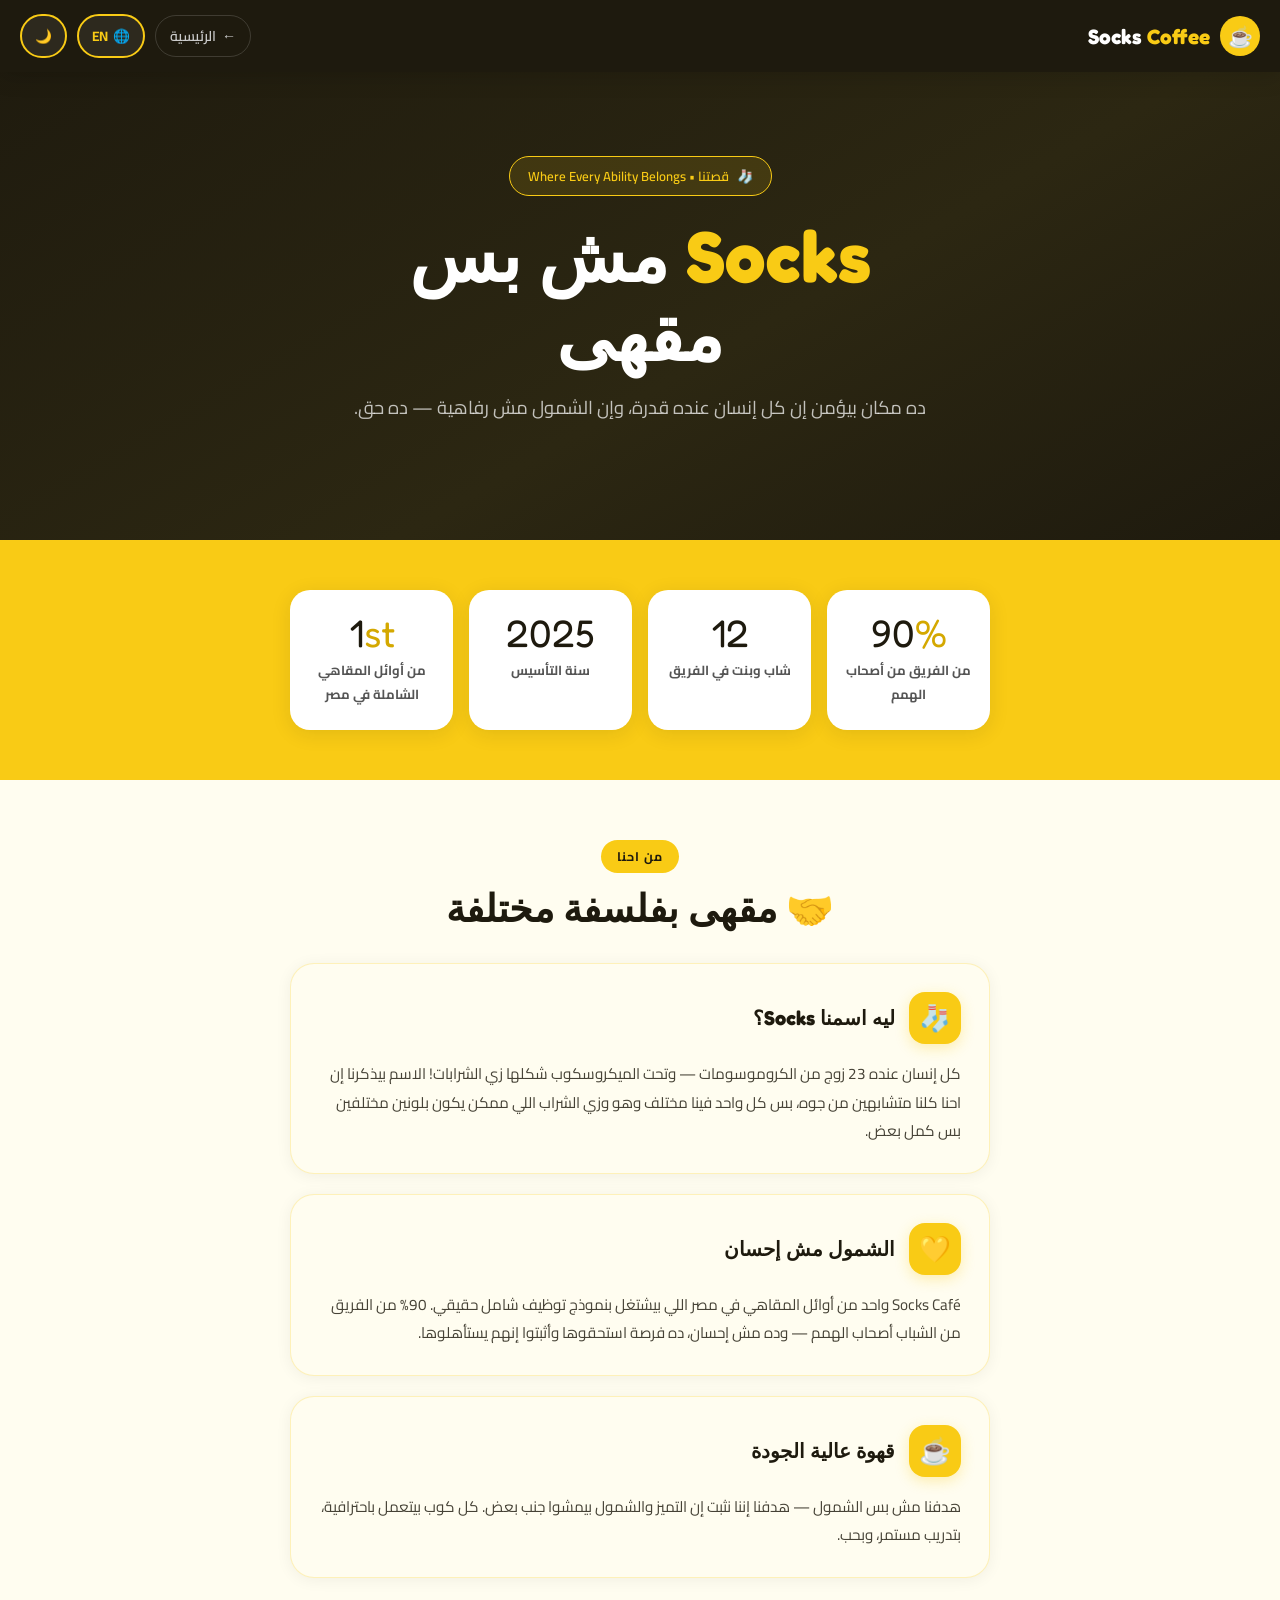
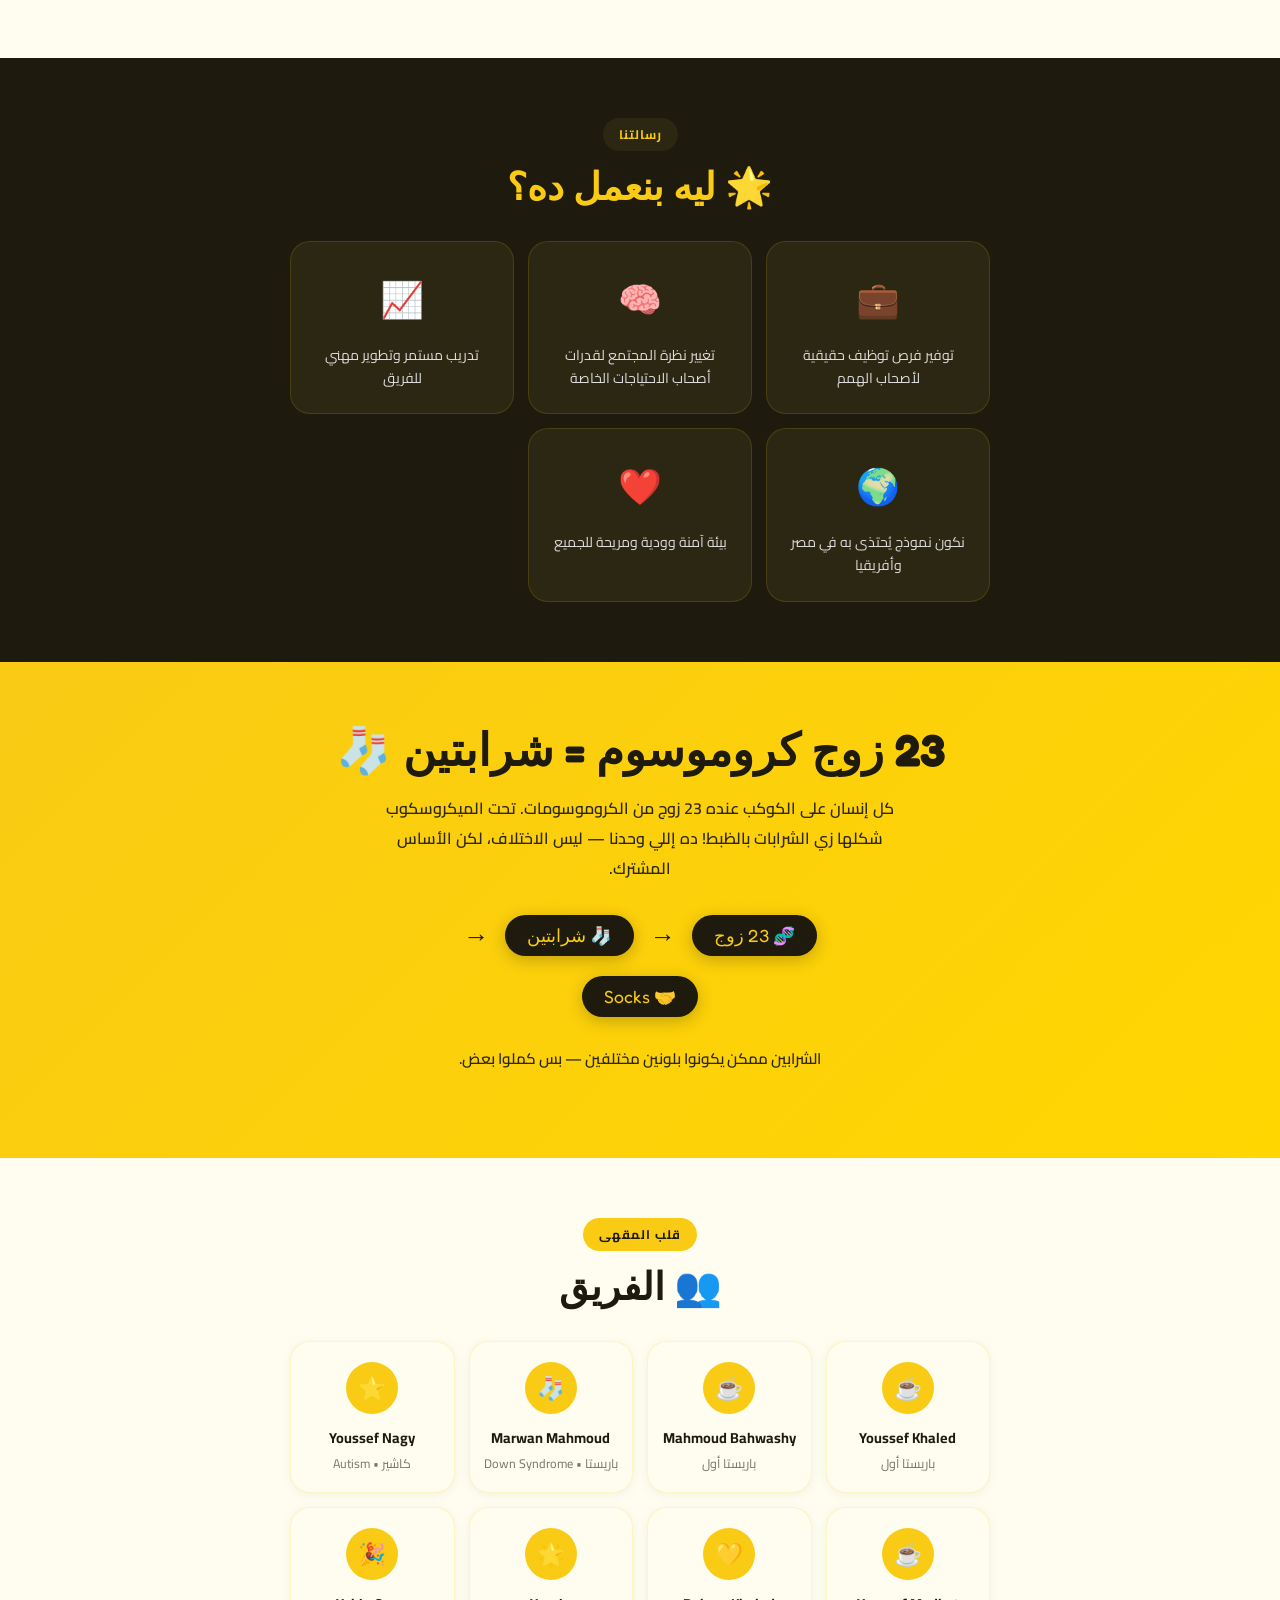
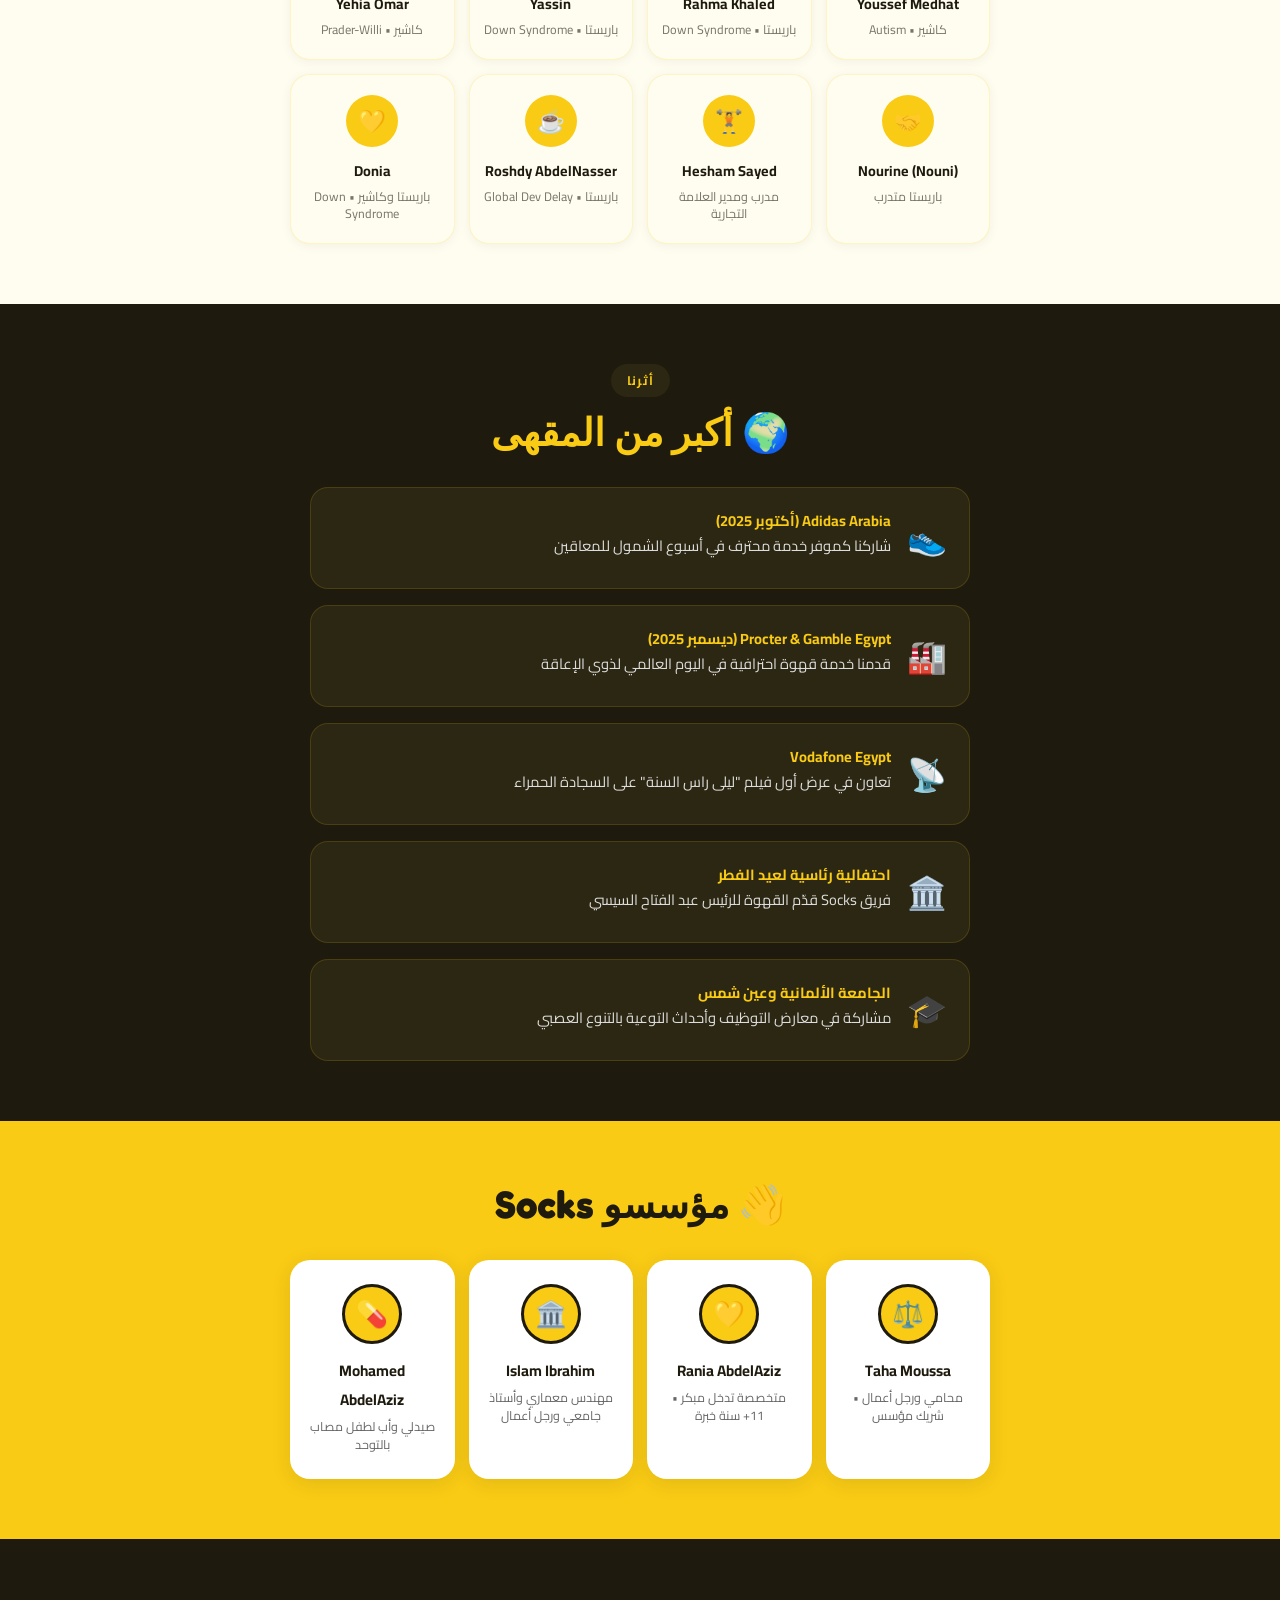
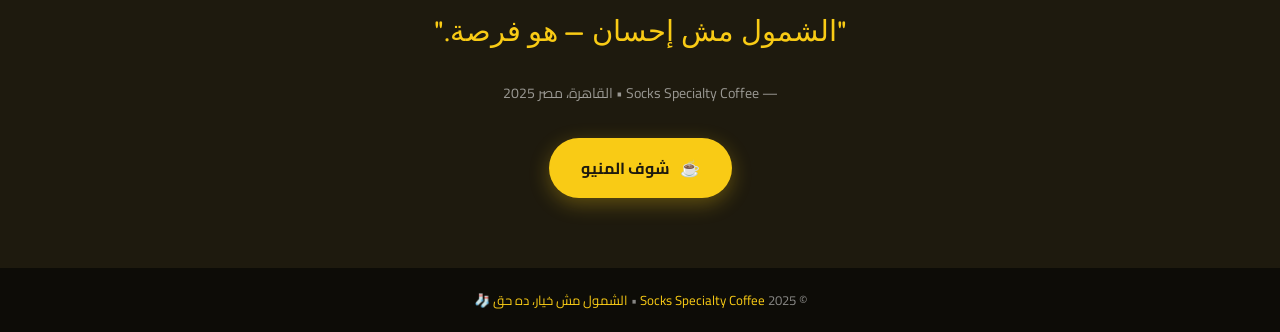
==== commit 00d44c8f: "Update about.html" ====
--- a/about.html
+++ b/about.html
@@ -1,278 +1,704 @@
 <!DOCTYPE html>
 <html lang="ar" dir="rtl">
 <head>
-    <meta charset="UTF-8">
-    <meta name="viewport" content="width=device-width, initial-scale=1.0, maximum-scale=1.0, user-scalable=no">
-    <title>Socks Specialty Coffee</title>
-    <link href="https://unpkg.com/aos@2.3.1/dist/aos.css" rel="stylesheet">
-    <link rel="stylesheet" href="styles.css">
-    <link href="https://fonts.googleapis.com/css2?family=Cairo:wght@300;400;600;700&display=swap" rel="stylesheet">
+  <meta charset="UTF-8">
+  <meta name="viewport" content="width=device-width, initial-scale=1.0, maximum-scale=1.0, user-scalable=no">
+  <title>قصتنا • Socks Specialty Coffee</title>
+  <link href="https://fonts.googleapis.com/css2?family=Cairo:wght@300;400;600;700;900&family=Fredoka+One&display=swap" rel="stylesheet">
+  <style>
+    :root {
+      --yellow: #F9CB15;
+      --yellow-light: #FDE95A;
+      --yellow-dark: #D4A800;
+      --dark: #1E1A0E;
+      --dark2: #2C2712;
+      --white: #FFFDF0;
+      --text: #1E1A0E;
+      --card-bg: #FFFDF0;
+      --section-bg: #FFFDF0;
+      --nav-bg: #1E1A0E;
+      --muted: #666;
+    }
+    body.dark {
+      --white: #1E1A0E;
+      --text: #FDE95A;
+      --card-bg: #2C2712;
+      --section-bg: #1E1A0E;
+      --nav-bg: #0D0C07;
+      --muted: #aaa;
+    }
+
+    * { margin:0; padding:0; box-sizing:border-box; }
+    html { scroll-behavior: smooth; }
+    body {
+      font-family: 'Cairo', sans-serif;
+      background: var(--section-bg);
+      color: var(--text);
+      overflow-x: hidden;
+      transition: background 0.4s, color 0.4s;
+    }
+
+    /* STICKERS */
+    .sticker-layer {
+      position: fixed; top:0; left:0; width:100%; height:100%;
+      pointer-events:none; z-index:0; overflow:hidden;
+    }
+    .sticker {
+      position:absolute; opacity:0.1;
+      animation: floatUp linear infinite;
+      user-select:none;
+    }
+    @keyframes floatUp {
+      0%   { transform:translateY(110vh) rotate(0deg); opacity:0; }
+      5%   { opacity:0.1; }
+      95%  { opacity:0.1; }
+      100% { transform:translateY(-20vh) rotate(360deg); opacity:0; }
+    }
+
+    /* NAV */
+    .navbar {
+      position:fixed; top:0; width:100%; z-index:1000;
+      background:var(--nav-bg);
+      padding:14px 20px;
+      display:flex; align-items:center; justify-content:space-between;
+      box-shadow:0 2px 24px rgba(0,0,0,0.18);
+      transition:background 0.4s;
+    }
+    .nav-logo { display:flex; align-items:center; gap:10px; text-decoration:none; }
+    .nav-logo-icon {
+      width:40px; height:40px;
+      background:var(--yellow); border-radius:50%;
+      display:flex; align-items:center; justify-content:center;
+      font-size:20px;
+      animation:pulse 2.5s ease-in-out infinite;
+    }
+    @keyframes pulse {
+      0%,100%{box-shadow:0 0 0 3px #fff2, 0 4px 12px rgba(249,203,21,0.4);}
+      50%    {box-shadow:0 0 0 8px #fff1, 0 4px 20px rgba(249,203,21,0.6);}
+    }
+    .nav-logo h2 { color:#fff; font-family:'Fredoka One',cursive; font-size:1.3rem; }
+    .nav-logo h2 span { color:var(--yellow); }
+    .nav-right { display:flex; align-items:center; gap:10px; }
+    .btn-icon {
+      background:#fff1; border:2px solid var(--yellow);
+      border-radius:50px; padding:7px 13px;
+      cursor:pointer; font-size:0.85rem; font-weight:700;
+      color:var(--yellow); font-family:'Cairo',sans-serif;
+      transition:all 0.25s; display:flex; align-items:center; gap:5px;
+    }
+    .btn-icon:hover { background:var(--yellow); color:var(--dark); }
+    .back-btn {
+      display:flex; align-items:center; gap:6px;
+      color:#ccc; text-decoration:none;
+      font-size:0.88rem; font-weight:600;
+      padding:7px 14px; border-radius:50px;
+      border:1.5px solid rgba(255,255,255,0.15);
+      transition:all 0.25s;
+    }
+    .back-btn:hover { background:var(--yellow); color:var(--dark); border-color:var(--yellow); }
+
+    /* HERO */
+    .about-hero {
+      position:relative; z-index:1;
+      min-height:60svh;
+      background:linear-gradient(150deg, #1E1A0E 0%, #2C2712 60%, #1E1A0E 100%);
+      display:flex; align-items:center; justify-content:center;
+      padding:100px 24px 60px;
+      text-align:center; overflow:hidden;
+    }
+    .about-hero-content { position:relative; z-index:2; max-width:580px; }
+    .about-hero-badge {
+      display:inline-flex; align-items:center; gap:8px;
+      background:rgba(249,203,21,0.12);
+      border:1.5px solid var(--yellow);
+      border-radius:50px; padding:7px 18px;
+      font-size:0.82rem; color:var(--yellow); font-weight:600;
+      margin-bottom:20px;
+      animation:fadeUp 0.8s ease both;
+    }
+    .about-hero h1 {
+      font-family:'Fredoka One',cursive;
+      font-size:clamp(2.2rem, 10vw, 4.5rem);
+      color:#fff; line-height:1.1; margin-bottom:16px;
+      animation:fadeUp 0.9s 0.1s ease both;
+    }
+    .about-hero h1 span { color:var(--yellow); }
+    .about-hero p {
+      color:rgba(255,255,255,0.72);
+      font-size:clamp(0.95rem, 3vw, 1.15rem);
+      line-height:1.8;
+      animation:fadeUp 1s 0.2s ease both;
+    }
+    @keyframes fadeUp {
+      from{opacity:0;transform:translateY(28px);}
+      to{opacity:1;transform:translateY(0);}
+    }
+
+    /* SECTIONS */
+    .page { position:relative; z-index:1; }
+
+    /* STAT CARDS */
+    .stats-section {
+      background:var(--yellow);
+      padding:50px 20px;
+    }
+    .stats-grid {
+      display:grid;
+      grid-template-columns:repeat(auto-fit, minmax(140px,1fr));
+      gap:16px; max-width:700px; margin:0 auto;
+    }
+    .stat-card {
+      background:#fff;
+      border-radius:20px;
+      padding:24px 16px;
+      text-align:center;
+      box-shadow:0 4px 20px rgba(30,26,14,0.1);
+      transition:transform 0.3s;
+    }
+    .stat-card:hover { transform:translateY(-6px) rotate(-1deg); }
+    .stat-num {
+      font-family:'Fredoka One',cursive;
+      font-size:2.4rem; color:var(--dark); line-height:1;
+      margin-bottom:6px;
+    }
+    .stat-num span { color:var(--yellow-dark); }
+    .stat-label { font-size:0.82rem; font-weight:700; color:#555; }
+
+    /* STORY SECTION */
+    .story-section {
+      background:var(--section-bg);
+      padding:60px 20px;
+    }
+    .section-tag {
+      display:inline-block;
+      background:var(--yellow);
+      color:var(--dark); font-size:0.78rem; font-weight:700;
+      padding:5px 16px; border-radius:50px;
+      margin-bottom:12px; letter-spacing:1px; text-transform:uppercase;
+    }
+    .section-title {
+      font-family:'Fredoka One',cursive;
+      font-size:clamp(1.6rem,5vw,2.4rem);
+      color:var(--text); margin-bottom:28px; line-height:1.2;
+    }
+
+    .story-card {
+      background:var(--card-bg);
+      border:1.5px solid rgba(249,203,21,0.25);
+      border-radius:24px;
+      padding:28px;
+      margin-bottom:20px;
+      box-shadow:0 2px 16px rgba(0,0,0,0.06);
+      transition:all 0.3s;
+      max-width:700px; margin-left:auto; margin-right:auto;
+    }
+    .story-card:hover {
+      border-color:var(--yellow);
+      box-shadow:0 10px 32px rgba(249,203,21,0.18);
+      transform:translateY(-3px);
+    }
+    .story-card-head {
+      display:flex; align-items:center; gap:14px;
+      margin-bottom:16px;
+    }
+    .story-icon {
+      width:52px; height:52px; min-width:52px;
+      background:var(--yellow);
+      border-radius:16px;
+      display:flex; align-items:center; justify-content:center;
+      font-size:1.6rem;
+      box-shadow:0 4px 14px rgba(249,203,21,0.3);
+    }
+    .story-card h3 {
+      font-family:'Fredoka One',cursive;
+      font-size:1.25rem; color:var(--text);
+    }
+    .story-card p {
+      font-size:0.95rem; line-height:1.85;
+      color:var(--text); opacity:0.82;
+    }
+
+    /* MISSION GRID */
+    .mission-section {
+      background:var(--dark);
+      padding:60px 20px;
+    }
+    .mission-section .section-title { color:var(--yellow); margin-bottom:32px; }
+    .mission-grid {
+      display:grid;
+      grid-template-columns:repeat(auto-fit,minmax(180px,1fr));
+      gap:14px; max-width:700px; margin:0 auto;
+    }
+    .mission-card {
+      background:#2C2712;
+      border:1.5px solid rgba(249,203,21,0.15);
+      border-radius:20px;
+      padding:24px 18px;
+      text-align:center;
+      transition:all 0.3s;
+    }
+    .mission-card:hover {
+      border-color:var(--yellow);
+      transform:translateY(-5px);
+      background:#3a3015;
+    }
+    .mission-card .m-icon { font-size:2.2rem; margin-bottom:12px; display:block; }
+    .mission-card p { font-size:0.88rem; color:#ddd; line-height:1.6; }
+
+    /* SOCKS NAME SECTION */
+    .name-section {
+      background:linear-gradient(135deg, var(--yellow) 0%, #FFD600 100%);
+      padding:60px 20px;
+      text-align:center;
+    }
+    .name-section h2 {
+      font-family:'Fredoka One',cursive;
+      font-size:clamp(1.8rem,6vw,2.8rem);
+      color:var(--dark); margin-bottom:16px;
+    }
+    .name-section p {
+      max-width:540px; margin:0 auto 24px;
+      font-size:1rem; line-height:1.9;
+      color:var(--dark2); font-weight:600;
+    }
+    .name-dna-row {
+      display:flex; align-items:center; justify-content:center;
+      gap:16px; flex-wrap:wrap;
+      margin:28px auto; max-width:400px;
+    }
+    .dna-badge {
+      background:var(--dark);
+      color:var(--yellow);
+      border-radius:50px;
+      padding:10px 22px;
+      font-family:'Fredoka One',cursive;
+      font-size:1.1rem;
+      box-shadow:0 4px 16px rgba(30,26,14,0.25);
+    }
+    .dna-arrow { font-size:1.6rem; color:var(--dark); }
+
+    /* TEAM */
+    .team-section {
+      background:var(--section-bg);
+      padding:60px 20px;
+    }
+    .team-grid {
+      display:grid;
+      grid-template-columns:repeat(auto-fill,minmax(150px,1fr));
+      gap:14px; max-width:700px; margin:0 auto;
+    }
+    .team-card {
+      background:var(--card-bg);
+      border:1.5px solid rgba(249,203,21,0.2);
+      border-radius:20px;
+      padding:20px 14px;
+      text-align:center;
+      transition:all 0.3s;
+      box-shadow:0 2px 12px rgba(0,0,0,0.05);
+    }
+    .team-card:hover {
+      transform:translateY(-5px) scale(1.03);
+      border-color:var(--yellow);
+      box-shadow:0 10px 28px rgba(249,203,21,0.2);
+    }
+    .team-avatar {
+      width:52px; height:52px;
+      background:var(--yellow);
+      border-radius:50%;
+      display:flex; align-items:center; justify-content:center;
+      font-size:1.4rem; margin:0 auto 10px;
+    }
+    .team-name { font-weight:700; font-size:0.9rem; color:var(--text); margin-bottom:4px; }
+    .team-role { font-size:0.78rem; color:var(--text); opacity:0.6; line-height:1.4; }
+
+    /* IMPACT */
+    .impact-section {
+      background:var(--dark);
+      padding:60px 20px;
+    }
+    .impact-section .section-title { color:var(--yellow); margin-bottom:32px; }
+    .impact-list { max-width:660px; margin:0 auto; display:flex; flex-direction:column; gap:16px; }
+    .impact-item {
+      background:#2C2712;
+      border:1.5px solid rgba(249,203,21,0.15);
+      border-radius:18px;
+      padding:20px 22px;
+      display:flex; align-items:flex-start; gap:16px;
+      transition:all 0.3s;
+    }
+    .impact-item:hover { border-color:var(--yellow); transform:translateX(-4px); }
+    body:not([dir="rtl"]) .impact-item:hover { transform:translateX(4px); }
+    .impact-logo { font-size:2rem; min-width:36px; }
+    .impact-text p { font-size:0.92rem; color:#ddd; line-height:1.7; }
+    .impact-text strong { color:var(--yellow); }
+
+    /* FOUNDERS */
+    .founders-section {
+      background:var(--yellow);
+      padding:60px 20px;
+    }
+    .founders-section h2 {
+      font-family:'Fredoka One',cursive;
+      font-size:clamp(1.8rem,5vw,2.4rem);
+      color:var(--dark); text-align:center; margin-bottom:32px;
+    }
+    .founders-grid {
+      display:grid;
+      grid-template-columns:repeat(auto-fill,minmax(160px,1fr));
+      gap:14px; max-width:700px; margin:0 auto;
+    }
+    .founder-card {
+      background:#fff;
+      border-radius:20px;
+      padding:24px 16px;
+      text-align:center;
+      box-shadow:0 4px 20px rgba(30,26,14,0.1);
+      transition:all 0.3s;
+    }
+    .founder-card:hover { transform:translateY(-6px) rotate(1deg); }
+    .founder-avatar {
+      width:60px; height:60px; border-radius:50%;
+      background:var(--yellow); display:flex; align-items:center;
+      justify-content:center; font-size:1.6rem;
+      margin:0 auto 12px;
+      border:3px solid var(--dark);
+    }
+    .founder-name { font-weight:700; font-size:0.95rem; color:var(--dark); margin-bottom:4px; }
+    .founder-role { font-size:0.78rem; color:#666; line-height:1.5; }
+
+    /* CLOSING */
+    .closing-section {
+      background:var(--dark);
+      padding:70px 20px;
+      text-align:center;
+    }
+    .closing-section blockquote {
+      font-family:'Fredoka One',cursive;
+      font-size:clamp(1.2rem,4vw,1.8rem);
+      color:var(--yellow);
+      max-width:560px; margin:0 auto 28px;
+      line-height:1.5;
+    }
+    .closing-section p {
+      color:rgba(255,255,255,0.55);
+      font-size:0.88rem; margin-bottom:32px;
+    }
+    .btn-yellow {
+      display:inline-flex; align-items:center; gap:10px;
+      background:var(--yellow); color:var(--dark);
+      text-decoration:none; font-weight:700; font-size:1rem;
+      padding:15px 32px; border-radius:50px;
+      transition:all 0.3s;
+      box-shadow:0 6px 20px rgba(249,203,21,0.3);
+    }
+    .btn-yellow:hover { transform:translateY(-3px); box-shadow:0 12px 30px rgba(249,203,21,0.45); }
+
+    /* FOOTER */
+    footer {
+      background:#0D0C07;
+      color:rgba(255,255,255,0.5);
+      text-align:center; padding:20px; font-size:0.82rem;
+    }
+    footer span { color:var(--yellow); }
+
+    /* CENTER HELPERS */
+    .center { text-align:center; }
+    .max700 { max-width:700px; margin:0 auto; }
+  </style>
 </head>
 <body>
-    <!-- Navigation -->
-    <nav class="navbar" data-aos="fade-down">
-        <div class="nav-container">
-            <div class="nav-logo">
-                <h2>Socks Coffee</h2>
-            </div>
-            <ul class="nav-menu">
-                <li class="nav-item">
-                    <a href="#home" class="nav-link" data-ar="الرئيسية" data-en="Home">الرئيسية</a>
-                </li>
-                <li class="nav-item">
-                    <a href="#menu" class="nav-link" data-ar="القائمة" data-en="Menu">القائمة</a>
-                </li>
-                <li class="nav-item">
-                    <a href="about.html" class="nav-link" data-ar="About" data-en="About">About</a>
-                </li>
-                <li class="nav-item">
-                    <a href="#contact" class="nav-link" data-ar="اتصل بنا" data-en="Contact">اتصل بنا</a>
-                </li>
-            </ul>
-            <div class="nav-controls">
-                <button class="lang-switcher" id="langSwitcher" title="Toggle Language">
-                    <span class="lang-icon">🌐</span>
-                    <span class="lang-text">EN</span>
-                </button>
-                <button class="theme-switcher" id="themeSwitcher" title="Toggle Theme">
-                    <span class="theme-icon">🌙</span>
-                </button>
-            </div>
-            <div class="hamburger">
-                <span class="bar"></span>
-                <span class="bar"></span>
-                <span class="bar"></span>
-            </div>
-        </div>
-    </nav>
-
-    <!-- Hero Section -->
-    <section id="home" class="hero">
-        <div class="hero-content" data-aos="fade-up">
-            <h1 data-ar="Socks Specialty Coffee" data-en="Socks Specialty Coffee">Socks Specialty Coffee</h1>
-            <p data-ar="مكانك المفضل للقهوة المميزة والأجواء الرائعة" data-en="Your favorite place for premium coffee and wonderful atmosphere">مكانك المفضل للقهوة المميزة والأجواء الرائعة</p>
-            <a href="#menu" class="cta-button" data-ar="اطلع على المنيو" data-en="View Menu">اطلع على المنيو</a>
-        </div>
-    </section>
-
-    <!-- Menu Section -->
-    <section id="menu" class="menu">
-        <div class="container">
-            <h2 class="section-title" data-aos="fade-up" data-ar="القائمة" data-en="Menu">القائمة</h2>
-            
-            <!-- Hot Drinks -->
-            <div class="menu-category" data-aos="fade-up" data-aos-delay="100">
-                <h3 data-ar="مشروبات ساخنة" data-en="Hot Drinks">مشروبات ساخنة</h3>
-                <div class="menu-items">
-                    <div class="menu-item">
-                        <span class="item-name" data-ar="إسبريسو" data-en="Espresso">إسبريسو</span>
-                        <span class="item-price">65 ج</span>
-                    </div>
-                    <div class="menu-item">
-                        <span class="item-name" data-ar="أمريكانو" data-en="Americano">أمريكانو</span>
-                        <span class="item-price">85 ج</span>
-                    </div>
-                    <div class="menu-item">
-                        <span class="item-name" data-ar="فلات وايت" data-en="Flat White">فلات وايت</span>
-                        <span class="item-price">90 ج</span>
-                    </div>
-                    <div class="menu-item">
-                        <span class="item-name" data-ar="لاتيه" data-en="Latte">لاتيه</span>
-                        <span class="item-price">95 ج</span>
-                    </div>
-                    <div class="menu-item">
-                        <span class="item-name" data-ar="كابوتشينو" data-en="Cappuccino">كابوتشينو</span>
-                        <span class="item-price">95 ج</span>
-                    </div>
-                    <div class="menu-item">
-                        <span class="item-name" data-ar="إسباني لاتيه" data-en="Spanish Latte">إسباني لاتيه</span>
-                        <span class="item-price">145 ج</span>
-                    </div>
-                    <div class="menu-item">
-                        <span class="item-name" data-ar="سالتد كارامل" data-en="Salted Caramel">سالتد كارامل</span>
-                        <span class="item-price">130 ج</span>
-                    </div>
-                    <div class="menu-item">
-                        <span class="item-name" data-ar="وايت موكا" data-en="White Mocha">وايت موكا</span>
-                        <span class="item-price">130 ج</span>
-                    </div>
-                    <div class="menu-item">
-                        <span class="item-name" data-ar="موكا" data-en="Mocha">موكا</span>
-                        <span class="item-price">130 ج</span>
-                    </div>
-                    <div class="menu-item">
-                        <span class="item-name" data-ar="شوكولاتة ساخنة" data-en="Hot Chocolate">شوكولاتة ساخنة</span>
-                        <span class="item-price">125 ج</span>
-                    </div>
-                    <div class="menu-item">
-                        <span class="item-name" data-ar="شاي الإنجليزي" data-en="English Breakfast">شاي الإنجليزي</span>
-                        <span class="item-price">80 ج</span>
-                    </div>
-                    <div class="menu-item">
-                        <span class="item-name" data-ar="شاي أخضر" data-en="Green Tea">شاي أخضر</span>
-                        <span class="item-price">80 ج</span>
-                    </div>
-                    <div class="menu-item">
-                        <span class="item-name" data-ar="شاي إيرل جراي" data-en="Earl Gray Tea">شاي إيرل جراي</span>
-                        <span class="item-price">80 ج</span>
-                    </div>
-                </div>
-            </div>
-
-            <!-- Ice Cube Drinks -->
-            <div class="menu-category" data-aos="fade-up" data-aos-delay="200">
-                <h3 data-ar="مشروبات مثلجة" data-en="Ice Cube Drinks">مشروبات مثلجة</h3>
-                <div class="menu-items">
-                    <div class="menu-item">
-                        <span class="item-name" data-ar="أمريكانو مثلج" data-en="Iced Americano">أمريكانو مثلج</span>
-                        <span class="item-price">85 ج</span>
-                    </div>
-                    <div class="menu-item">
-                        <span class="item-name" data-ar="لاتيه مثلج" data-en="Iced Latte">لاتيه مثلج</span>
-                        <span class="item-price">100 ج</span>
-                    </div>
-                    <div class="menu-item">
-                        <span class="item-name" data-ar="موكا مثلج" data-en="Iced Mocha">موكا مثلج</span>
-                        <span class="item-price">130 ج</span>
-                    </div>
-                    <div class="menu-item">
-                        <span class="item-name" data-ar="كارامل ماكياتو مثلج" data-en="Iced Caramel Macchiato">كارامل ماكياتو مثلج</span>
-                        <span class="item-price">130 ج</span>
-                    </div>
-                    <div class="menu-item">
-                        <span class="item-name" data-ar="سالتد كارامل لاتيه مثلج" data-en="Iced Salted Caramel Latte">سالتد كارامل لاتيه مثلج</span>
-                        <span class="item-price">130 ج</span>
-                    </div>
-                    <div class="menu-item">
-                        <span class="item-name" data-ar="إسباني لاتيه مثلج" data-en="Iced Spanish Latte">إسباني لاتيه مثلج</span>
-                        <span class="item-price">150 ج</span>
-                    </div>
-                    <div class="menu-item">
-                        <span class="item-name" data-ar="وايت موكا مثلج" data-en="Iced White Mocha">وايت موكا مثلج</span>
-                        <span class="item-price">130 ج</span>
-                    </div>
-                    <div class="menu-item">
-                        <span class="item-name" data-ar="هيبسكوس مثلج" data-en="Iced Hibiscus">هيبسكوس مثلج</span>
-                        <span class="item-price">80 ج</span>
-                    </div>
-                </div>
-            </div>
-
-            <!-- Blended -->
-            <div class="menu-category" data-aos="fade-up" data-aos-delay="300">
-                <h3 data-ar="مشروبات مكسوجة" data-en="Blended">مشروبات مكسوجة</h3>
-                <div class="menu-items">
-                    <div class="menu-item">
-                        <span class="item-name" data-ar="سالتد كارامل فرابيه" data-en="Salted Caramel Frappe">سالتد كارامل فرابيه</span>
-                        <span class="item-price">135 ج</span>
-                    </div>
-                    <div class="menu-item">
-                        <span class="item-name" data-ar="موكا فرابيه" data-en="Mocha Frappe">موكا فرابيه</span>
-                        <span class="item-price">135 ج</span>
-                    </div>
-                </div>
-            </div>
-
-            <!-- Matcha Drinks -->
-            <div class="menu-category" data-aos="fade-up" data-aos-delay="400">
-                <h3 data-ar="مشروبات ماتشا" data-en="Matcha Drinks">مشروبات ماتشا</h3>
-                <div class="menu-items">
-                    <div class="menu-item">
-                        <span class="item-name" data-ar="ماتشا لاتيه ساخن" data-en="Hot Matcha Latte">ماتشا لاتيه ساخن</span>
-                        <span class="item-price">100 ج</span>
-                    </div>
-                    <div class="menu-item">
-                        <span class="item-name" data-ar="ماتشا لاتيه مثلج" data-en="Iced Matcha Latte">ماتشا لاتيه مثلج</span>
-                        <span class="item-price">100 ج</span>
-                    </div>
-                </div>
-            </div>
-
-            <!-- Fresh Juice -->
-            <div class="menu-category" data-aos="fade-up" data-aos-delay="500">
-                <h3 data-ar="عصائر طازجة" data-en="Fresh Juice">عصائر طازجة</h3>
-                <div class="menu-items">
-                    <div class="menu-item">
-                        <span class="item-name" data-ar="برتقال" data-en="Orange">برتقال</span>
-                        <span class="item-price">75 ج</span>
-                    </div>
-                    <div class="menu-item">
-                        <span class="item-name" data-ar="مانجو" data-en="Mango">مانجو</span>
-                        <span class="item-price">85 ج</span>
-                    </div>
-                    <div class="menu-item">
-                        <span class="item-name" data-ar="فراولة" data-en="Strawberry">فراولة</span>
-                        <span class="item-price">75 ج</span>
-                    </div>
-                </div>
-            </div>
-
-            <!-- Extra -->
-            <div class="menu-category" data-aos="fade-up" data-aos-delay="600">
-                <h3 data-ar="إضافات" data-en="Extra">إضافات</h3>
-                <div class="menu-items">
-                    <div class="menu-item">
-                        <span class="item-name" data-ar="نكهة فانيليا" data-en="Vanilla Flavor">نكهة فانيليا</span>
-                        <span class="item-price">40 ج</span>
-                    </div>
-                    <div class="menu-item">
-                        <span class="item-name" data-ar="نكهة كارامل" data-en="Caramel Flavor">نكهة كارامل</span>
-                        <span class="item-price">40 ج</span>
-                    </div>
-                    <div class="menu-item">
-                        <span class="item-name" data-ar="حليب جوز الهند" data-en="Coconut Milk">حليب جوز الهند</span>
-                        <span class="item-price">60 ج</span>
-                    </div>
-                    <div class="menu-item">
-                        <span class="item-name" data-ar="حليب لوز" data-en="Almond Milk">حليب لوز</span>
-                        <span class="item-price">60 ج</span>
-                    </div>
-                    <div class="menu-item">
-                        <span class="item-name" data-ar="حليب شوفان" data-en="Oat Milk">حليب شوفان</span>
-                        <span class="item-price">60 ج</span>
-                    </div>
-                </div>
-            </div>
-        </div>
-    </section>
-
-    <!-- About Section -->
-    <section id="about" class="about">
-        <div class="container">
-            <div class="about-content" data-aos="fade-up">
-                <h2 class="section-title" data-ar="About Us" data-en="About Us">About Us</h2>
-                <p data-ar="Discover our complete brand story, design elements, and what makes Socks Specialty Coffee special." data-en="Discover our complete brand story, design elements, and what makes Socks Specialty Coffee special.">Discover our complete brand story, design elements, and what makes Socks Specialty Coffee special.</p>
-                <a href="about.html" class="cta-button" data-ar="Learn More About Us" data-en="Learn More About Us">Learn More About Us</a>
-            </div>
-        </div>
-    </section>
-
-    <!-- Contact Section -->
-    <section id="contact" class="contact">
-        <div class="container">
-            <h2 class="section-title" data-aos="fade-up" data-ar="اتصل بنا" data-en="Contact Us">اتصل بنا</h2>
-            <div class="contact-info" data-aos="fade-up" data-aos-delay="100">
-                <div class="contact-item">
-                    <h3 data-ar="?? ??????" data-en="?? Address">?? ??????</h3>
-                    <p data-ar="???? ?????? ??????? ?????? ?????" data-en="Coffee Street Main, Cairo, Egypt">???? ?????? ??????? ?????? ????</p>
-                </div>
-                <div class="contact-item">
-                    <h3 data-ar="⏰ ساعات العمل" data-en="⏰ Working Hours">⏰ ساعات العمل</h3>
-                    <p data-ar="الأحد - الخميس: 8 صباحاً - 10 مساءً" data-en="Sunday - Thursday: 8 AM - 10 PM">الأحد - الخميس: 8 صباحاً - 10 مساءً</p>
-                    <p data-ar="الجمعة - السبت: 9 صباحاً - 11 مساءً" data-en="Friday - Saturday: 9 AM - 11 PM">الجمعة - السبت: 9 صباحاً - 11 مساءً</p>
-                </div>
-            </div>
-        </div>
-    </section>
-
-    <!-- Footer -->
-    <footer class="footer">
-        <div class="container">
-            <p>&copy; 2024 Socks Specialty Coffee. جميع الحقوق محفوظة.</p>
-        </div>
-    </footer>
-
-    <script src="https://unpkg.com/aos@2.3.1/dist/aos.js"></script>
-    <script src="script.js"></script>
+
+<div class="sticker-layer" id="stickerLayer"></div>
+
+<!-- NAV -->
+<nav class="navbar">
+  <a class="nav-logo" href="index.html">
+    <div class="nav-logo-icon">☕</div>
+    <h2>Socks <span>Coffee</span></h2>
+  </a>
+  <div class="nav-right">
+    <a href="index.html" class="back-btn">
+      <span>←</span>
+      <span data-ar="الرئيسية" data-en="Home">الرئيسية</span>
+    </a>
+    <button class="btn-icon" id="langBtn">🌐 <span id="langLabel">EN</span></button>
+    <button class="btn-icon" id="themeBtn">🌙</button>
+  </div>
+</nav>
+
+<!-- HERO -->
+<div class="about-hero">
+  <div class="about-hero-content">
+    <div class="about-hero-badge">
+      <span>🧦</span>
+      <span data-ar="قصتنا • Where Every Ability Belongs" data-en="Our Story • Where Every Ability Belongs">قصتنا • Where Every Ability Belongs</span>
+    </div>
+    <h1 data-ar="<span>Socks</span> مش بس مقهى" data-en="<span>Socks</span> Is More Than a Café"><span>Socks</span> مش بس مقهى</h1>
+    <p data-ar="ده مكان بيؤمن إن كل إنسان عنده قدرة، وإن الشمول مش رفاهية — ده حق." data-en="It's a place that believes every person has ability, and that inclusion isn't a luxury — it's a right.">ده مكان بيؤمن إن كل إنسان عنده قدرة، وإن الشمول مش رفاهية — ده حق.</p>
+  </div>
+</div>
+
+<div class="page">
+
+  <!-- STATS -->
+  <section class="stats-section">
+    <div class="stats-grid">
+      <div class="stat-card">
+        <div class="stat-num">90<span>%</span></div>
+        <div class="stat-label" data-ar="من الفريق من أصحاب الهمم" data-en="of team have developmental differences">من الفريق من أصحاب الهمم</div>
+      </div>
+      <div class="stat-card">
+        <div class="stat-num">12</div>
+        <div class="stat-label" data-ar="شاب وبنت في الفريق" data-en="young team members">شاب وبنت في الفريق</div>
+      </div>
+      <div class="stat-card">
+        <div class="stat-num">2025</div>
+        <div class="stat-label" data-ar="سنة التأسيس" data-en="Founded">سنة التأسيس</div>
+      </div>
+      <div class="stat-card">
+        <div class="stat-num">1<span>st</span></div>
+        <div class="stat-label" data-ar="من أوائل المقاهي الشاملة في مصر" data-en="of Egypt's first fully inclusive cafés">من أوائل المقاهي الشاملة في مصر</div>
+      </div>
+    </div>
+  </section>
+
+  <!-- WHO WE ARE -->
+  <section class="story-section">
+    <div class="center" style="margin-bottom:32px;">
+      <div class="section-tag" data-ar="من احنا" data-en="Who We Are">من احنا</div>
+      <h2 class="section-title" data-ar="🤝 مقهى بفلسفة مختلفة" data-en="🤝 A Café with a Different Philosophy">🤝 مقهى بفلسفة مختلفة</h2>
+    </div>
+
+    <div class="story-card">
+      <div class="story-card-head">
+        <div class="story-icon">🧦</div>
+        <h3 data-ar="ليه اسمنا Socks؟" data-en="Why the Name Socks?">ليه اسمنا Socks؟</h3>
+      </div>
+      <p data-ar="كل إنسان عنده 23 زوج من الكروموسومات — وتحت الميكروسكوب شكلها زي الشرابات! الاسم بيذكرنا إن احنا كلنا متشابهين من جوه، بس كل واحد فينا مختلف وهو وزي الشراب اللي ممكن يكون بلونين مختلفين بس كمل بعض." data-en="Every human has 23 pairs of chromosomes — and under a microscope they look like socks! The name reminds us we're all the same inside, yet uniquely different — like a pair of socks that may differ in color but still belong together.">كل إنسان عنده 23 زوج من الكروموسومات — وتحت الميكروسكوب شكلها زي الشرابات! الاسم بيذكرنا إن احنا كلنا متشابهين من جوه، بس كل واحد فينا مختلف — زي الشراب اللي ممكن يكون بلونين مختلفين بس كمل بعض.</p>
+    </div>
+
+    <div class="story-card">
+      <div class="story-card-head">
+        <div class="story-icon">💛</div>
+        <h3 data-ar="الشمول مش إحسان" data-en="Inclusion is Not Charity">الشمول مش إحسان</h3>
+      </div>
+      <p data-ar="Socks Café واحد من أوائل المقاهي في مصر اللي بيشتغل بنموذج توظيف شامل حقيقي. 90% من الفريق من الشباب أصحاب الهمم — وده مش إحسان، ده فرصة استحقوها وأثبتوا إنهم يستأهلوها." data-en="Socks Café is one of Egypt's first cafés operating on a truly inclusive employment model. 90% of the team are individuals with developmental differences — this isn't charity, it's an opportunity they earned and proved they deserve.">Socks Café واحد من أوائل المقاهي في مصر اللي بيشتغل بنموذج توظيف شامل حقيقي. 90% من الفريق من الشباب أصحاب الهمم — وده مش إحسان، ده فرصة استحقوها وأثبتوا إنهم يستأهلوها.</p>
+    </div>
+
+    <div class="story-card">
+      <div class="story-card-head">
+        <div class="story-icon">☕</div>
+        <h3 data-ar="قهوة عالية الجودة" data-en="High-Quality Coffee">قهوة عالية الجودة</h3>
+      </div>
+      <p data-ar="هدفنا مش بس الشمول — هدفنا إننا نثبت إن التميز والشمول بيمشوا جنب بعض. كل كوب بيتعمل باحترافية، بتدريب مستمر، وبحب." data-en="Our goal isn't just inclusion — it's to prove that excellence and inclusion walk hand in hand. Every cup is made with professionalism, continuous training, and love.">هدفنا مش بس الشمول — هدفنا إننا نثبت إن التميز والشمول بيمشوا جنب بعض. كل كوب بيتعمل باحترافية، بتدريب مستمر، وبحب.</p>
+    </div>
+  </section>
+
+  <!-- MISSION -->
+  <section class="mission-section">
+    <div class="center" style="margin-bottom:32px;">
+      <div class="section-tag" style="background:#2C2712;color:var(--yellow);" data-ar="رسالتنا" data-en="Our Mission">رسالتنا</div>
+      <h2 class="section-title" data-ar="🌟 ليه بنعمل ده؟" data-en="🌟 Why We Do This?">🌟 ليه بنعمل ده؟</h2>
+    </div>
+    <div class="mission-grid">
+      <div class="mission-card">
+        <span class="m-icon">💼</span>
+        <p data-ar="توفير فرص توظيف حقيقية لأصحاب الهمم" data-en="Provide real job opportunities for people with disabilities">توفير فرص توظيف حقيقية لأصحاب الهمم</p>
+      </div>
+      <div class="mission-card">
+        <span class="m-icon">🧠</span>
+        <p data-ar="تغيير نظرة المجتمع لقدرات أصحاب الاحتياجات الخاصة" data-en="Change society's view of neurodiverse individuals' capabilities">تغيير نظرة المجتمع لقدرات أصحاب الاحتياجات الخاصة</p>
+      </div>
+      <div class="mission-card">
+        <span class="m-icon">📈</span>
+        <p data-ar="تدريب مستمر وتطوير مهني للفريق" data-en="Continuous training & professional growth for the team">تدريب مستمر وتطوير مهني للفريق</p>
+      </div>
+      <div class="mission-card">
+        <span class="m-icon">🌍</span>
+        <p data-ar="نكون نموذج يُحتذى به في مصر وأفريقيا" data-en="Become a leading model in Egypt & beyond">نكون نموذج يُحتذى به في مصر وأفريقيا</p>
+      </div>
+      <div class="mission-card">
+        <span class="m-icon">❤️</span>
+        <p data-ar="بيئة آمنة وودية ومريحة للجميع" data-en="A safe, welcoming environment for everyone">بيئة آمنة وودية ومريحة للجميع</p>
+      </div>
+    </div>
+  </section>
+
+  <!-- SOCKS NAME VISUAL -->
+  <section class="name-section">
+    <h2 data-ar="23 زوج كروموسوم = شرابتين 🧦" data-en="23 Chromosome Pairs = A Pair of Socks 🧦">23 زوج كروموسوم = شرابتين 🧦</h2>
+    <p data-ar="كل إنسان على الكوكب عنده 23 زوج من الكروموسومات. تحت الميكروسكوب شكلها زي الشرابات بالظبط! ده إللي وحدنا — ليس الاختلاف، لكن الأساس المشترك." data-en="Every person on Earth has 23 pairs of chromosomes. Under a microscope they look exactly like socks! That's what unites us — not sameness, but a shared foundation.">كل إنسان على الكوكب عنده 23 زوج من الكروموسومات. تحت الميكروسكوب شكلها زي الشرابات بالظبط! ده إللي وحدنا — مش التطابق، لكن الأساس المشترك.</p>
+    <div class="name-dna-row">
+      <div class="dna-badge">🧬 23 زوج</div>
+      <div class="dna-arrow">→</div>
+      <div class="dna-badge">🧦 شرابتين</div>
+      <div class="dna-arrow">→</div>
+      <div class="dna-badge">🤝 Socks</div>
+    </div>
+    <p style="font-size:0.95rem;" data-ar="الشرابين ممكن يكونوا بلونين مختلفين — بس كملوا بعض." data-en="Two socks can be different colors — but they still belong together.">الشرابين ممكن يكونوا بلونين مختلفين — بس كملوا بعض.</p>
+  </section>
+
+  <!-- TEAM -->
+  <section class="team-section">
+    <div class="center" style="margin-bottom:32px;">
+      <div class="section-tag" data-ar="قلب المقهى" data-en="Heart of the Café">قلب المقهى</div>
+      <h2 class="section-title" data-ar="👥 الفريق" data-en="👥 The Team">👥 الفريق</h2>
+    </div>
+    <div class="team-grid">
+      <div class="team-card"><div class="team-avatar">☕</div><div class="team-name">Youssef Khaled</div><div class="team-role" data-ar="باريستا أول" data-en="Senior Barista">باريستا أول</div></div>
+      <div class="team-card"><div class="team-avatar">☕</div><div class="team-name">Mahmoud Bahwashy</div><div class="team-role" data-ar="باريستا أول" data-en="Senior Barista">باريستا أول</div></div>
+      <div class="team-card"><div class="team-avatar">🧦</div><div class="team-name">Marwan Mahmoud</div><div class="team-role" data-ar="باريستا • Down Syndrome" data-en="Barista • Down Syndrome">باريستا</div></div>
+      <div class="team-card"><div class="team-avatar">⭐</div><div class="team-name">Youssef Nagy</div><div class="team-role" data-ar="كاشير • Autism" data-en="Cashier • Autism">كاشير</div></div>
+      <div class="team-card"><div class="team-avatar">☕</div><div class="team-name">Youssef Medhat</div><div class="team-role" data-ar="كاشير • Autism" data-en="Cashier • Autism">كاشير</div></div>
+      <div class="team-card"><div class="team-avatar">💛</div><div class="team-name">Rahma Khaled</div><div class="team-role" data-ar="باريستا • Down Syndrome" data-en="Barista • Down Syndrome">باريستا</div></div>
+      <div class="team-card"><div class="team-avatar">🌟</div><div class="team-name">Yassin</div><div class="team-role" data-ar="باريستا • Down Syndrome" data-en="Barista • Down Syndrome">باريستا</div></div>
+      <div class="team-card"><div class="team-avatar">🎉</div><div class="team-name">Yehia Omar</div><div class="team-role" data-ar="كاشير • Prader-Willi" data-en="Cashier • Prader-Willi">كاشير</div></div>
+      <div class="team-card"><div class="team-avatar">🤝</div><div class="team-name">Nourine (Nouni)</div><div class="team-role" data-ar="باريستا متدرب" data-en="Junior Barista">باريستا متدرب</div></div>
+      <div class="team-card"><div class="team-avatar">🏋️</div><div class="team-name">Hesham Sayed</div><div class="team-role" data-ar="مدرب ومدير العلامة التجارية" data-en="Trainer & Brand Manager">مدرب ومدير العلامة</div></div>
+      <div class="team-card"><div class="team-avatar">☕</div><div class="team-name">Roshdy AbdelNasser</div><div class="team-role" data-ar="باريستا • Global Dev Delay" data-en="Barista">باريستا</div></div>
+      <div class="team-card"><div class="team-avatar">💛</div><div class="team-name">Donia</div><div class="team-role" data-ar="باريستا وكاشير • Down Syndrome" data-en="Barista & Cashier">باريستا وكاشير</div></div>
+    </div>
+  </section>
+
+  <!-- IMPACT -->
+  <section class="impact-section">
+    <div class="center" style="margin-bottom:32px;">
+      <div class="section-tag" style="background:#2C2712;color:var(--yellow);" data-ar="أثرنا" data-en="Our Impact">أثرنا</div>
+      <h2 class="section-title" data-ar="🌍 أكبر من المقهى" data-en="🌍 Bigger Than the Café">🌍 أكبر من المقهى</h2>
+    </div>
+    <div class="impact-list">
+      <div class="impact-item">
+        <div class="impact-logo">👟</div>
+        <div class="impact-text"><p><strong data-ar="Adidas Arabia (أكتوبر 2025)" data-en="Adidas Arabia (Oct 2025)">Adidas Arabia (أكتوبر 2025)</strong><br><span data-ar="شاركنا كموفر خدمة محترف في أسبوع الشمول للمعاقين" data-en="Participated as professional coffee providers at their disability inclusion week">شاركنا كموفر خدمة محترف في أسبوع الشمول للمعاقين</span></p></div>
+      </div>
+      <div class="impact-item">
+        <div class="impact-logo">🏭</div>
+        <div class="impact-text"><p><strong data-ar="Procter & Gamble Egypt (ديسمبر 2025)" data-en="Procter & Gamble Egypt (Dec 2025)">Procter & Gamble Egypt (ديسمبر 2025)</strong><br><span data-ar="قدمنا خدمة قهوة احترافية في اليوم العالمي لذوي الإعاقة" data-en="Provided professional coffee service for International Day of Persons with Disabilities">قدمنا خدمة قهوة احترافية في اليوم العالمي لذوي الإعاقة</span></p></div>
+      </div>
+      <div class="impact-item">
+        <div class="impact-logo">📡</div>
+        <div class="impact-text"><p><strong data-ar="Vodafone Egypt" data-en="Vodafone Egypt">Vodafone Egypt</strong><br><span data-ar='تعاون في عرض أول فيلم "ليلى راس السنة" على السجادة الحمراء' data-en='Collaboration on red carpet premiere of "Leila Ras El Sana"'>تعاون في عرض فيلم "ليلى راس السنة" على السجادة الحمراء</span></p></div>
+      </div>
+      <div class="impact-item">
+        <div class="impact-logo">🏛️</div>
+        <div class="impact-text"><p><strong data-ar="احتفالية رئاسية لعيد الفطر" data-en="Presidential Eid Al-Fitr Celebration">احتفالية رئاسية لعيد الفطر</strong><br><span data-ar="فريق Socks قدّم القهوة للرئيس عبد الفتاح السيسي" data-en="The Socks team had the honor of serving coffee to President Abdel Fattah el-Sisi">فريق Socks قدّم القهوة للرئيس عبد الفتاح السيسي</span></p></div>
+      </div>
+      <div class="impact-item">
+        <div class="impact-logo">🎓</div>
+        <div class="impact-text"><p><strong data-ar="الجامعة الألمانية وعين شمس" data-en="GUC & Ain Shams University">الجامعة الألمانية وعين شمس</strong><br><span data-ar="مشاركة في معارض التوظيف وأحداث التوعية بالتنوع العصبي" data-en="Participation in employment fairs & neurodiversity awareness events">مشاركة في معارض التوظيف وأحداث التوعية</span></p></div>
+      </div>
+    </div>
+  </section>
+
+  <!-- FOUNDERS -->
+  <section class="founders-section">
+    <h2 data-ar="👋 مؤسسو Socks" data-en="👋 Meet the Founders">👋 مؤسسو Socks</h2>
+    <div class="founders-grid">
+      <div class="founder-card">
+        <div class="founder-avatar">⚖️</div>
+        <div class="founder-name">Taha Moussa</div>
+        <div class="founder-role" data-ar="محامي ورجل أعمال • شريك مؤسس" data-en="Lawyer & Entrepreneur • Co-Founder">محامي ورجل أعمال</div>
+      </div>
+      <div class="founder-card">
+        <div class="founder-avatar">💛</div>
+        <div class="founder-name">Rania AbdelAziz</div>
+        <div class="founder-role" data-ar="متخصصة تدخل مبكر • 11+ سنة خبرة" data-en="Early Intervention Specialist • 11+ yrs">متخصصة تدخل مبكر</div>
+      </div>
+      <div class="founder-card">
+        <div class="founder-avatar">🏛️</div>
+        <div class="founder-name">Islam Ibrahim</div>
+        <div class="founder-role" data-ar="مهندس معماري وأستاذ جامعي ورجل أعمال" data-en="Architect, Professor & Entrepreneur">مهندس وأستاذ جامعي</div>
+      </div>
+      <div class="founder-card">
+        <div class="founder-avatar">💊</div>
+        <div class="founder-name">Mohamed AbdelAziz</div>
+        <div class="founder-role" data-ar="صيدلي وأب لطفل مصاب بالتوحد" data-en="Pharmacist & Father of an Autistic Child">صيدلي وأب لطفل مصاب بالتوحد</div>
+      </div>
+    </div>
+  </section>
+
+  <!-- CLOSING -->
+  <section class="closing-section">
+    <blockquote data-ar='"الشمول مش إحسان — هو فرصة."' data-en='"Inclusion is not charity — it is opportunity."'>"الشمول مش إحسان — هو فرصة."</blockquote>
+    <p data-ar="— Socks Specialty Coffee • القاهرة، مصر 2025" data-en="— Socks Specialty Coffee • Cairo, Egypt 2025">— Socks Specialty Coffee • Cairo, Egypt 2025</p>
+    <a href="index.html" class="btn-yellow">
+      <span>☕</span>
+      <span data-ar="شوف المنيو" data-en="View Menu">شوف المنيو</span>
+    </a>
+  </section>
+
+</div>
+
+<footer>
+  <p>© 2025 <span>Socks Specialty Coffee</span> • <span data-ar="الشمول مش خيار، ده حق 🧦" data-en="Inclusion is not charity — it's opportunity 🧦">الشمول مش خيار، ده حق 🧦</span></p>
+</footer>
+
+<script>
+  // STICKERS
+  const stickers = ['☕','🧦','🤍','⭐','🌟','✨','🍵','🫖','🌺','🍫','🧠','💛','🤝','💪'];
+  const layer = document.getElementById('stickerLayer');
+  function spawnSticker() {
+    const el = document.createElement('span');
+    el.className = 'sticker';
+    el.textContent = stickers[Math.floor(Math.random()*stickers.length)];
+    el.style.left = Math.random()*100+'vw';
+    el.style.animationDuration = (14+Math.random()*16)+'s';
+    el.style.fontSize = (18+Math.random()*28)+'px';
+    layer.appendChild(el);
+    setTimeout(()=>el.remove(), 32000);
+  }
+  for(let i=0;i<5;i++) setTimeout(spawnSticker, i*1000);
+  setInterval(spawnSticker, 2500);
+
+  // LANG
+  let lang = localStorage.getItem('socks_lang')||'ar';
+  function applyLang(){
+    const isAr = lang==='ar';
+    document.documentElement.setAttribute('lang',lang);
+    document.documentElement.setAttribute('dir',isAr?'rtl':'ltr');
+    document.getElementById('langLabel').textContent = isAr?'EN':'AR';
+    document.querySelectorAll('[data-ar][data-en]').forEach(el=>{
+      const val = isAr ? el.dataset.ar : el.dataset.en;
+      if(el.tagName==='H1'||el.tagName==='BLOCKQUOTE') el.innerHTML=val;
+      else el.textContent=val;
+    });
+  }
+  applyLang();
+  document.getElementById('langBtn').addEventListener('click',()=>{
+    lang=lang==='ar'?'en':'ar';
+    localStorage.setItem('socks_lang',lang);
+    applyLang();
+  });
+
+  // THEME
+  let theme = localStorage.getItem('socks_theme')||'light';
+  function applyTheme(){
+    document.body.classList.toggle('dark',theme==='dark');
+    document.getElementById('themeBtn').textContent=theme==='dark'?'☀️':'🌙';
+  }
+  applyTheme();
+  document.getElementById('themeBtn').addEventListener('click',()=>{
+    theme=theme==='dark'?'light':'dark';
+    localStorage.setItem('socks_theme',theme);
+    applyTheme();
+  });
+
+  // SCROLL REVEAL
+  const cards = document.querySelectorAll('.story-card,.stat-card,.mission-card,.team-card,.impact-item,.founder-card');
+  const io = new IntersectionObserver(entries=>{
+    entries.forEach(e=>{
+      if(e.isIntersecting){
+        e.target.style.opacity='1';
+        e.target.style.transform='translateY(0)';
+      }
+    });
+  },{threshold:0.1});
+  cards.forEach(c=>{
+    c.style.opacity='0';
+    c.style.transform='translateY(20px)';
+    c.style.transition='opacity 0.5s ease, transform 0.5s ease, border-color 0.3s, box-shadow 0.3s';
+    io.observe(c);
+  });
+</script>
 </body>
 </html>
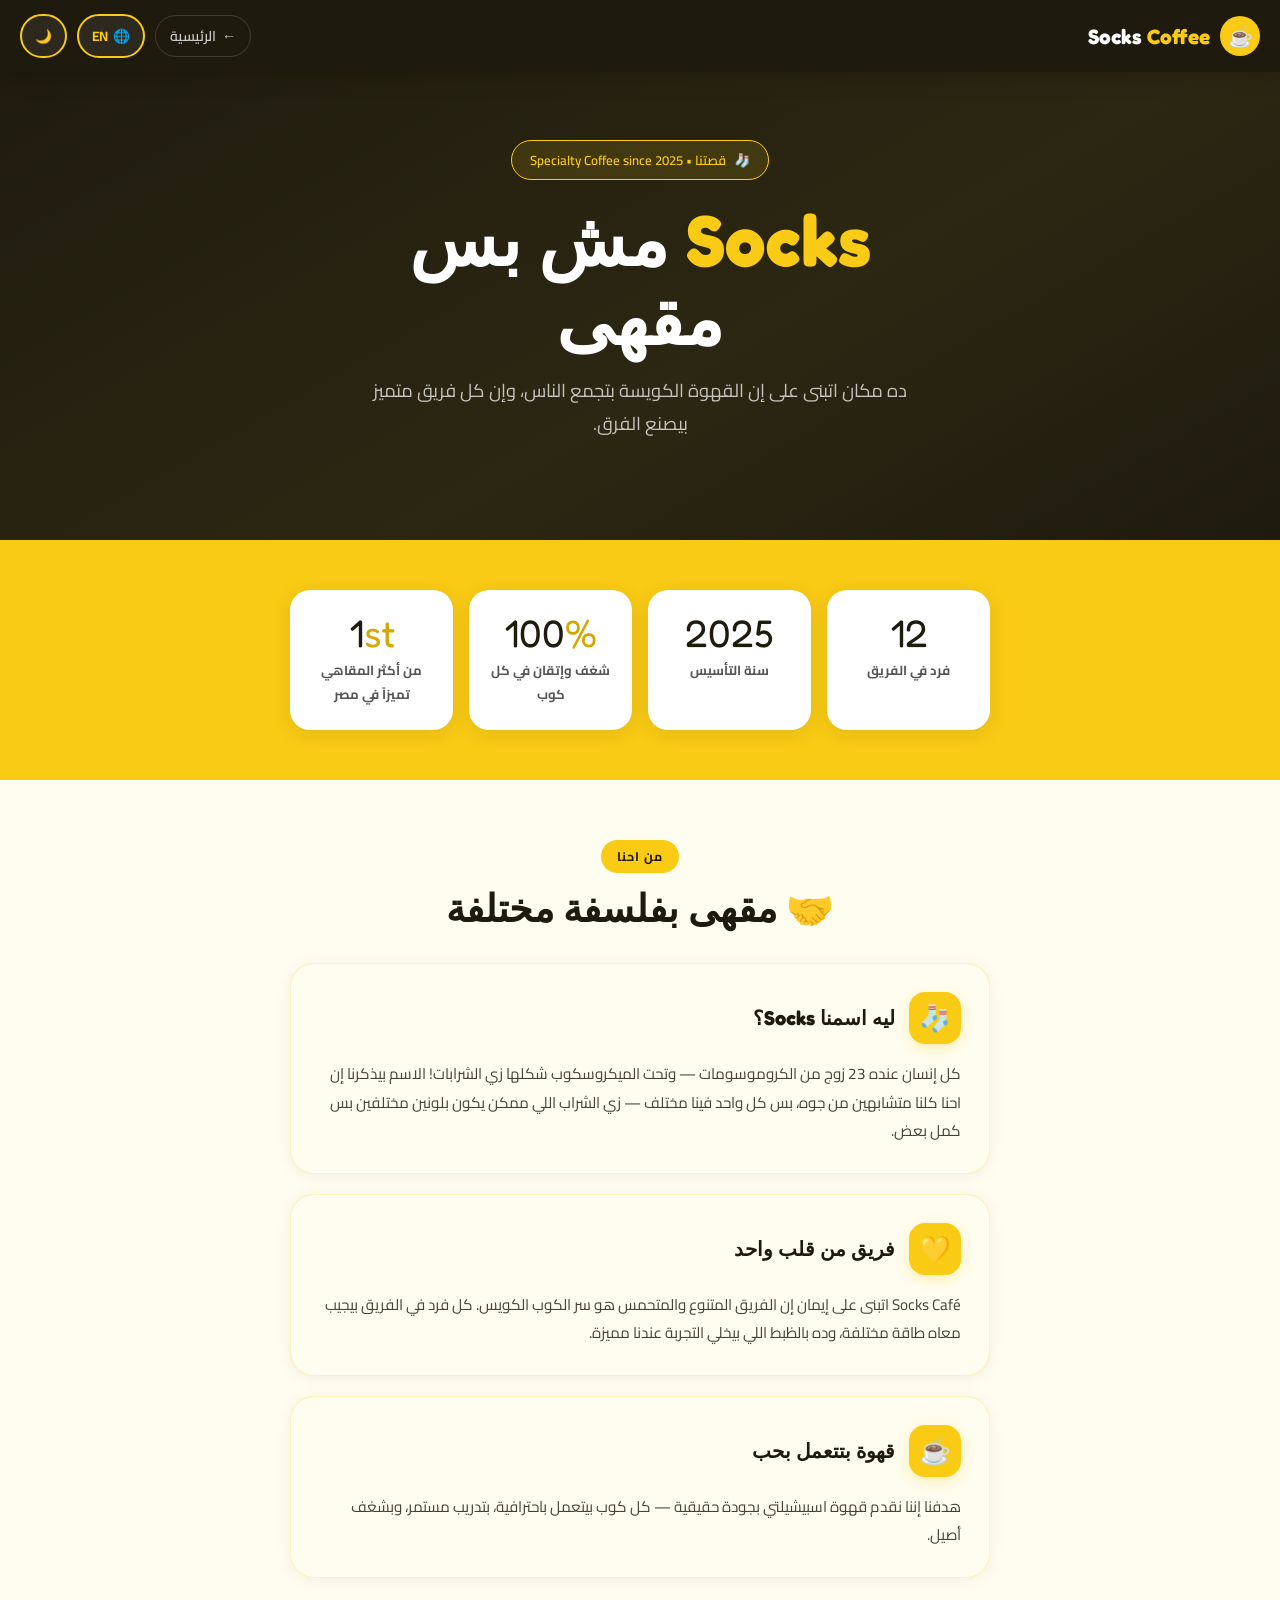
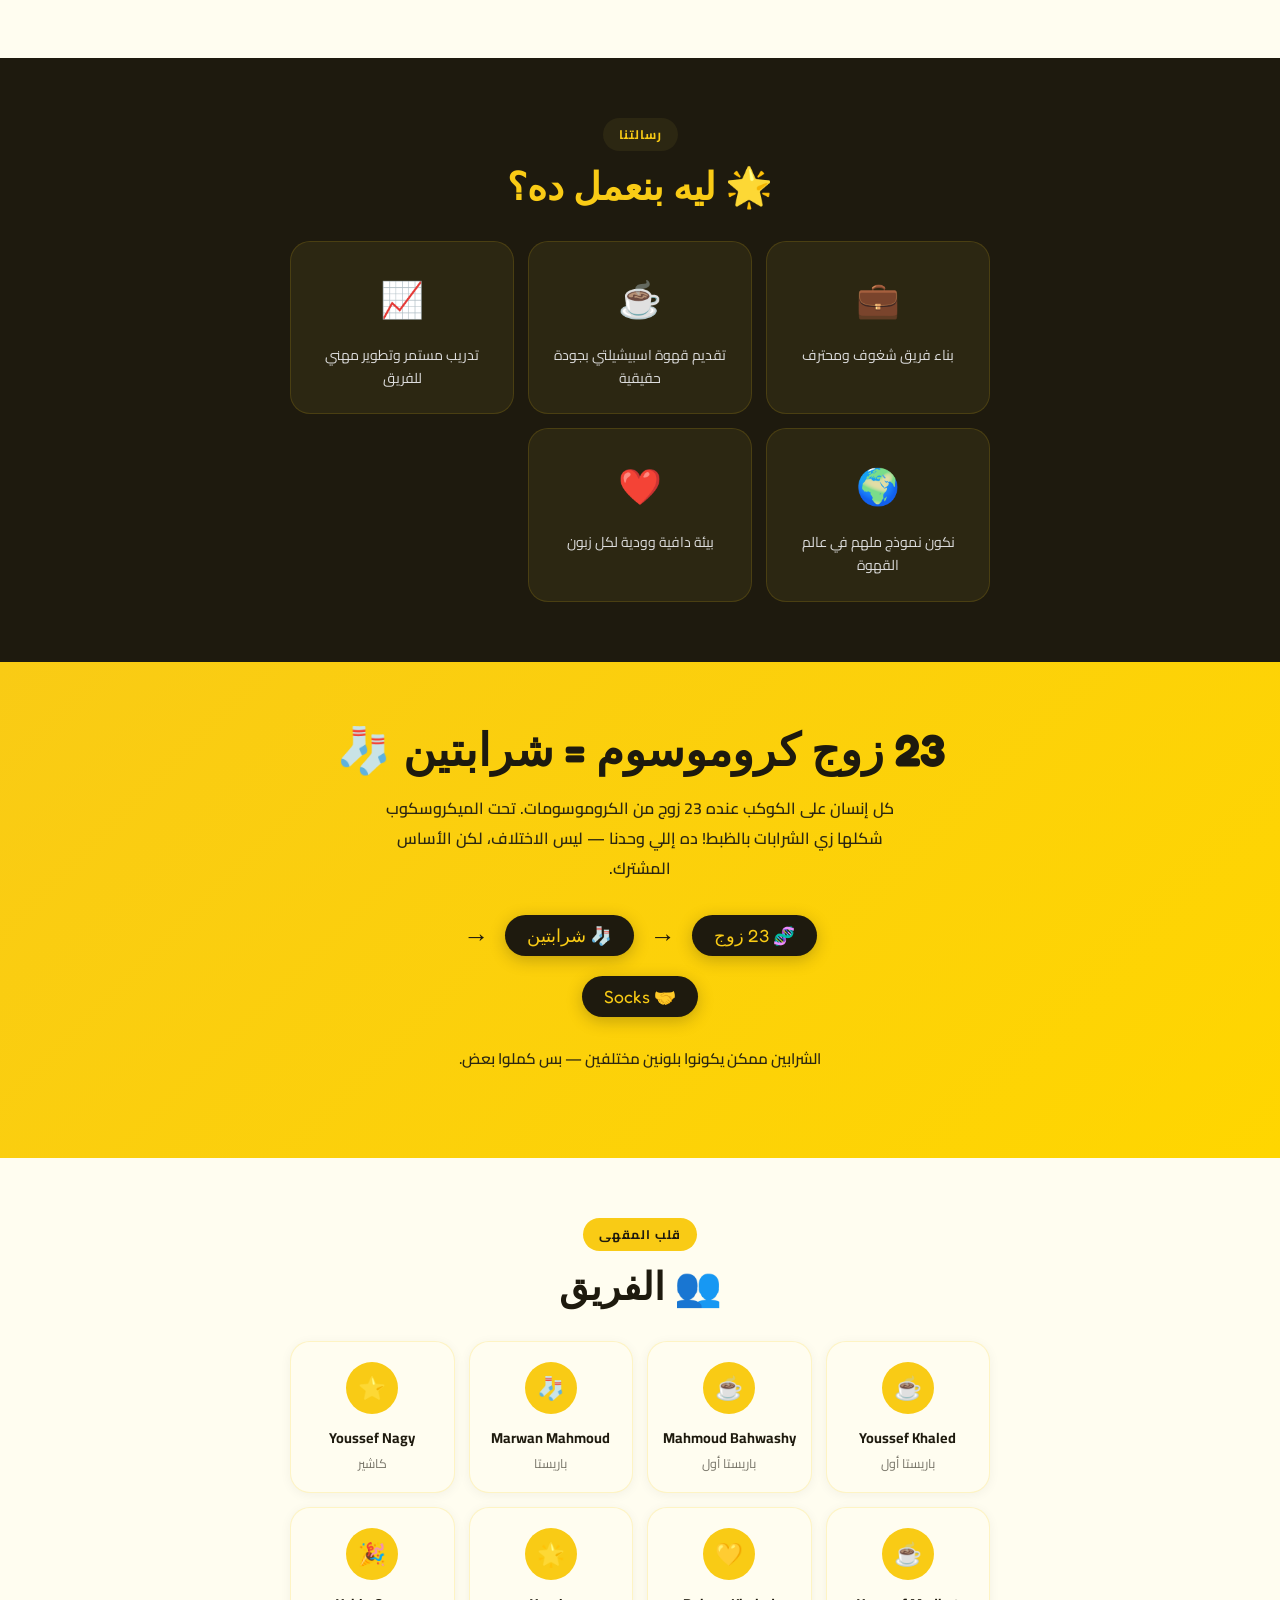
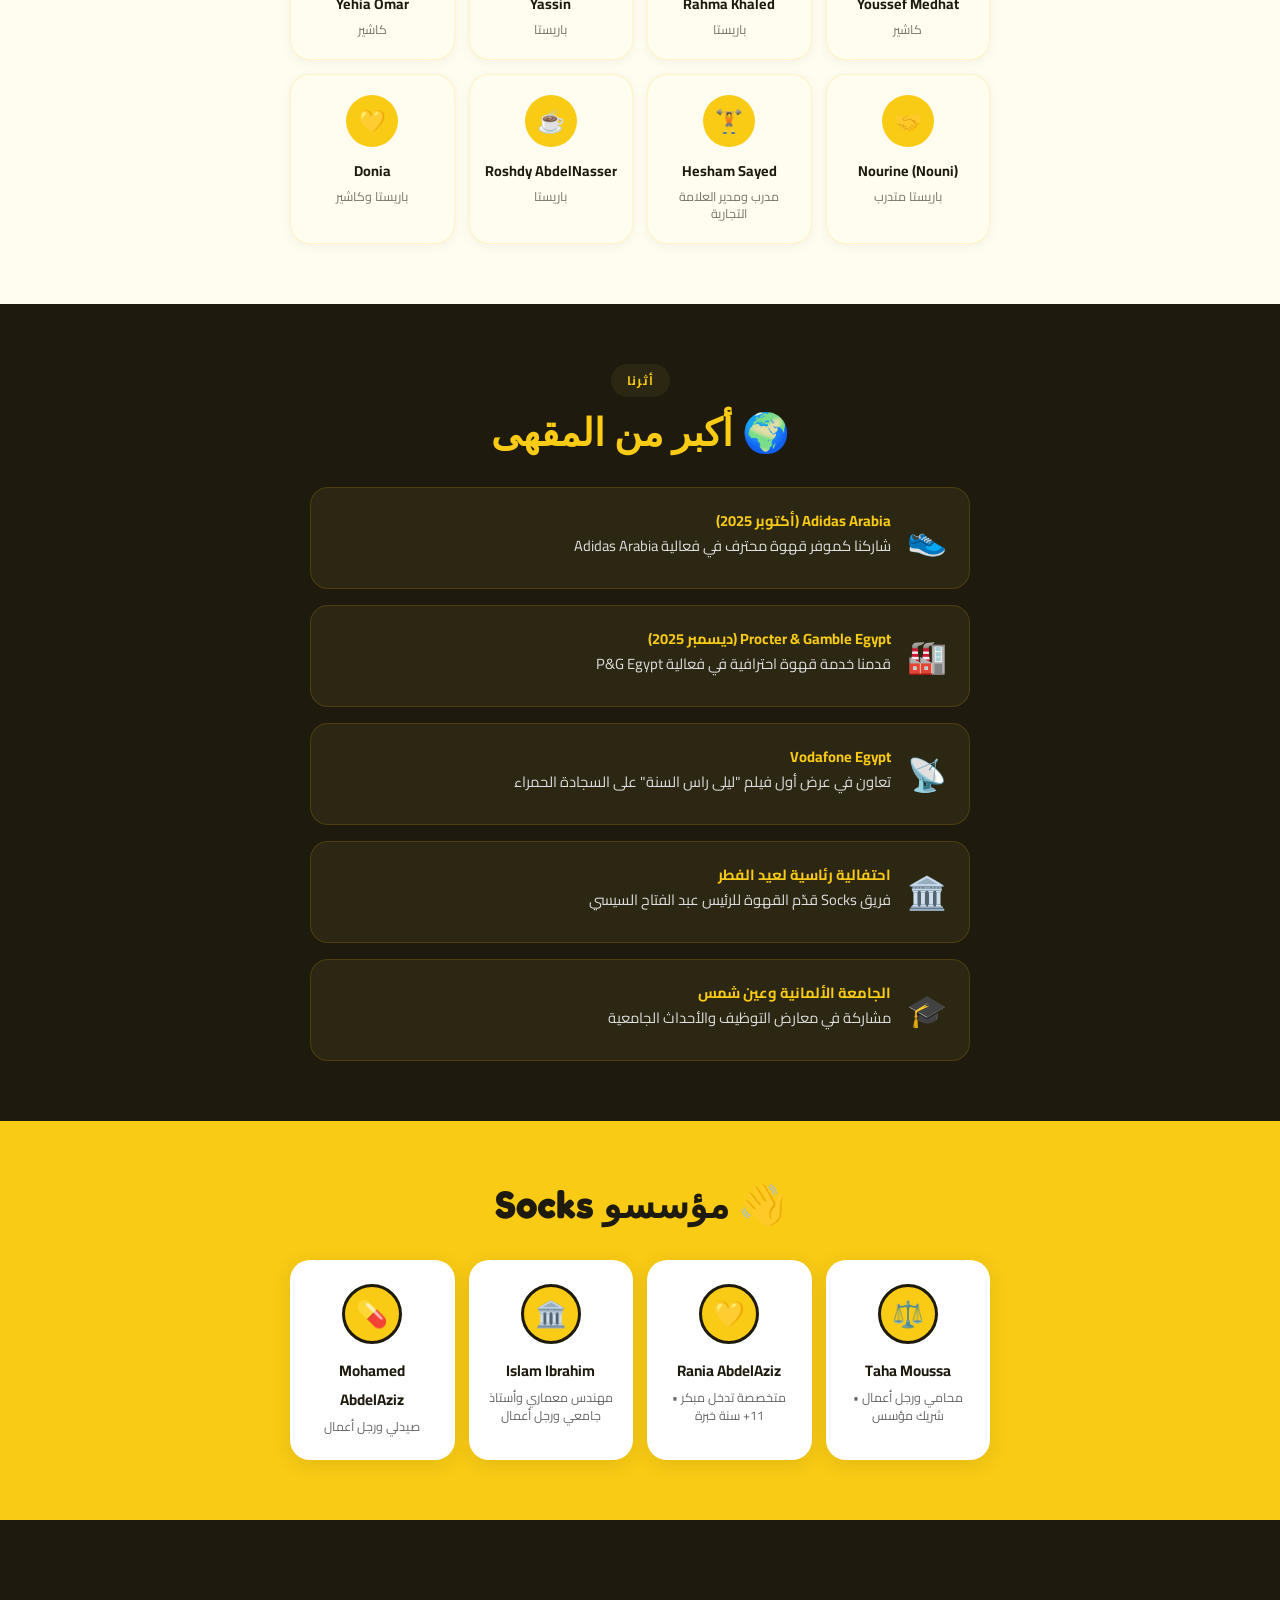
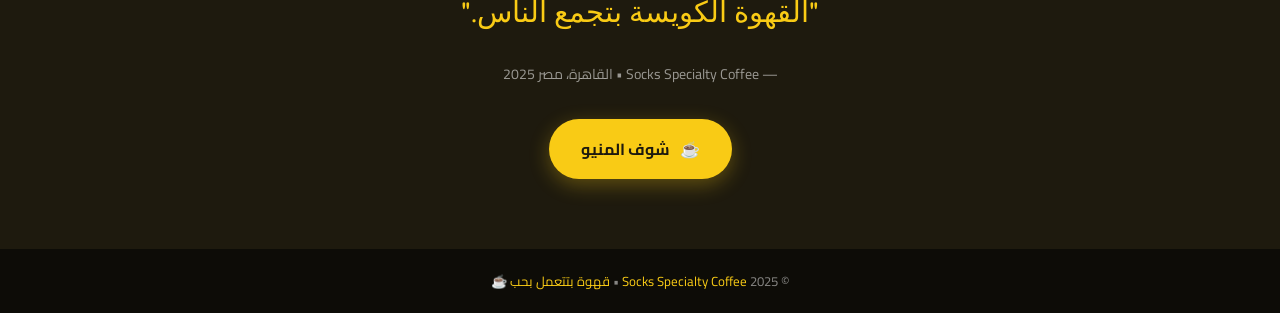
==== commit f8e598ce: "Update about.html" ====
--- a/about.html
+++ b/about.html
@@ -431,10 +431,10 @@
   <div class="about-hero-content">
     <div class="about-hero-badge">
       <span>🧦</span>
-      <span data-ar="قصتنا • Where Every Ability Belongs" data-en="Our Story • Where Every Ability Belongs">قصتنا • Where Every Ability Belongs</span>
+      <span data-ar="قصتنا • Specialty Coffee since 2025" data-en="Our Story • Specialty Coffee since 2025">قصتنا • Specialty Coffee since 2025</span>
     </div>
     <h1 data-ar="<span>Socks</span> مش بس مقهى" data-en="<span>Socks</span> Is More Than a Café"><span>Socks</span> مش بس مقهى</h1>
-    <p data-ar="ده مكان بيؤمن إن كل إنسان عنده قدرة، وإن الشمول مش رفاهية — ده حق." data-en="It's a place that believes every person has ability, and that inclusion isn't a luxury — it's a right.">ده مكان بيؤمن إن كل إنسان عنده قدرة، وإن الشمول مش رفاهية — ده حق.</p>
+    <p data-ar="ده مكان اتبنى على إن القهوة الكويسة بتجمع الناس، وإن كل فريق متميز بيصنع الفرق." data-en="A place built on the belief that great coffee brings people together, and that a passionate team makes all the difference.">ده مكان اتبنى على إن القهوة الكويسة بتجمع الناس، وإن كل فريق متميز بيصنع الفرق.</p>
   </div>
 </div>
 
@@ -444,20 +444,20 @@
   <section class="stats-section">
     <div class="stats-grid">
       <div class="stat-card">
-        <div class="stat-num">90<span>%</span></div>
-        <div class="stat-label" data-ar="من الفريق من أصحاب الهمم" data-en="of team have developmental differences">من الفريق من أصحاب الهمم</div>
-      </div>
-      <div class="stat-card">
         <div class="stat-num">12</div>
-        <div class="stat-label" data-ar="شاب وبنت في الفريق" data-en="young team members">شاب وبنت في الفريق</div>
+        <div class="stat-label" data-ar="فرد في الفريق" data-en="Team Members">فرد في الفريق</div>
       </div>
       <div class="stat-card">
         <div class="stat-num">2025</div>
         <div class="stat-label" data-ar="سنة التأسيس" data-en="Founded">سنة التأسيس</div>
       </div>
       <div class="stat-card">
+        <div class="stat-num">100<span>%</span></div>
+        <div class="stat-label" data-ar="شغف وإتقان في كل كوب" data-en="Passion in Every Cup">شغف وإتقان في كل كوب</div>
+      </div>
+      <div class="stat-card">
         <div class="stat-num">1<span>st</span></div>
-        <div class="stat-label" data-ar="من أوائل المقاهي الشاملة في مصر" data-en="of Egypt's first fully inclusive cafés">من أوائل المقاهي الشاملة في مصر</div>
+        <div class="stat-label" data-ar="من أكثر المقاهي تميزاً في مصر" data-en="Among Egypt's most distinctive cafés">من أكثر المقاهي تميزاً في مصر</div>
       </div>
     </div>
   </section>
@@ -474,23 +474,23 @@
         <div class="story-icon">🧦</div>
         <h3 data-ar="ليه اسمنا Socks؟" data-en="Why the Name Socks?">ليه اسمنا Socks؟</h3>
       </div>
-      <p data-ar="كل إنسان عنده 23 زوج من الكروموسومات — وتحت الميكروسكوب شكلها زي الشرابات! الاسم بيذكرنا إن احنا كلنا متشابهين من جوه، بس كل واحد فينا مختلف وهو وزي الشراب اللي ممكن يكون بلونين مختلفين بس كمل بعض." data-en="Every human has 23 pairs of chromosomes — and under a microscope they look like socks! The name reminds us we're all the same inside, yet uniquely different — like a pair of socks that may differ in color but still belong together.">كل إنسان عنده 23 زوج من الكروموسومات — وتحت الميكروسكوب شكلها زي الشرابات! الاسم بيذكرنا إن احنا كلنا متشابهين من جوه، بس كل واحد فينا مختلف — زي الشراب اللي ممكن يكون بلونين مختلفين بس كمل بعض.</p>
+      <p data-ar="كل إنسان عنده 23 زوج من الكروموسومات — وتحت الميكروسكوب شكلها زي الشرابات! الاسم بيذكرنا إن احنا كلنا متشابهين من جوه، بس كل واحد فينا مختلف — زي الشراب اللي ممكن يكون بلونين مختلفين بس كمل بعض." data-en="Every human has 23 pairs of chromosomes — and under a microscope they look like socks! The name reminds us we're all alike inside, yet each of us is unique — like a pair of socks that may differ in color but always belong together.">كل إنسان عنده 23 زوج من الكروموسومات — وتحت الميكروسكوب شكلها زي الشرابات! الاسم بيذكرنا إن احنا كلنا متشابهين من جوه، بس كل واحد فينا مختلف — زي الشراب اللي ممكن يكون بلونين مختلفين بس كمل بعض.</p>
     </div>
 
     <div class="story-card">
       <div class="story-card-head">
         <div class="story-icon">💛</div>
-        <h3 data-ar="الشمول مش إحسان" data-en="Inclusion is Not Charity">الشمول مش إحسان</h3>
-      </div>
-      <p data-ar="Socks Café واحد من أوائل المقاهي في مصر اللي بيشتغل بنموذج توظيف شامل حقيقي. 90% من الفريق من الشباب أصحاب الهمم — وده مش إحسان، ده فرصة استحقوها وأثبتوا إنهم يستأهلوها." data-en="Socks Café is one of Egypt's first cafés operating on a truly inclusive employment model. 90% of the team are individuals with developmental differences — this isn't charity, it's an opportunity they earned and proved they deserve.">Socks Café واحد من أوائل المقاهي في مصر اللي بيشتغل بنموذج توظيف شامل حقيقي. 90% من الفريق من الشباب أصحاب الهمم — وده مش إحسان، ده فرصة استحقوها وأثبتوا إنهم يستأهلوها.</p>
+        <h3 data-ar="فريق من قلب واحد" data-en="A Team with One Heart">فريق من قلب واحد</h3>
+      </div>
+      <p data-ar="Socks Café اتبنى على إيمان إن الفريق المتنوع والمتحمس هو سر الكوب الكويس. كل فرد في الفريق بيجيب معاه طاقة مختلفة، وده بالظبط اللي بيخلي التجربة عندنا مميزة." data-en="Socks Café was built on the belief that a diverse and passionate team is the secret behind every great cup. Each team member brings something unique, and that's exactly what makes the experience here special.">Socks Café اتبنى على إيمان إن الفريق المتنوع والمتحمس هو سر الكوب الكويس. كل فرد في الفريق بيجيب معاه طاقة مختلفة، وده بالظبط اللي بيخلي التجربة عندنا مميزة.</p>
     </div>
 
     <div class="story-card">
       <div class="story-card-head">
         <div class="story-icon">☕</div>
-        <h3 data-ar="قهوة عالية الجودة" data-en="High-Quality Coffee">قهوة عالية الجودة</h3>
-      </div>
-      <p data-ar="هدفنا مش بس الشمول — هدفنا إننا نثبت إن التميز والشمول بيمشوا جنب بعض. كل كوب بيتعمل باحترافية، بتدريب مستمر، وبحب." data-en="Our goal isn't just inclusion — it's to prove that excellence and inclusion walk hand in hand. Every cup is made with professionalism, continuous training, and love.">هدفنا مش بس الشمول — هدفنا إننا نثبت إن التميز والشمول بيمشوا جنب بعض. كل كوب بيتعمل باحترافية، بتدريب مستمر، وبحب.</p>
+        <h3 data-ar="قهوة بتتعمل بحب" data-en="Coffee Made with Love">قهوة بتتعمل بحب</h3>
+      </div>
+      <p data-ar="هدفنا إننا نقدم قهوة اسبيشيلتي بجودة حقيقية — كل كوب بيتعمل باحترافية، بتدريب مستمر، وبشغف أصيل." data-en="Our goal is to serve real specialty coffee with true quality — every cup crafted with professionalism, ongoing training, and genuine passion.">هدفنا إننا نقدم قهوة اسبيشيلتي بجودة حقيقية — كل كوب بيتعمل باحترافية، بتدريب مستمر، وبشغف أصيل.</p>
     </div>
   </section>
 
@@ -503,23 +503,23 @@
     <div class="mission-grid">
       <div class="mission-card">
         <span class="m-icon">💼</span>
-        <p data-ar="توفير فرص توظيف حقيقية لأصحاب الهمم" data-en="Provide real job opportunities for people with disabilities">توفير فرص توظيف حقيقية لأصحاب الهمم</p>
+        <p data-ar="بناء فريق شغوف ومحترف" data-en="Building a passionate and professional team">بناء فريق شغوف ومحترف</p>
       </div>
       <div class="mission-card">
-        <span class="m-icon">🧠</span>
-        <p data-ar="تغيير نظرة المجتمع لقدرات أصحاب الاحتياجات الخاصة" data-en="Change society's view of neurodiverse individuals' capabilities">تغيير نظرة المجتمع لقدرات أصحاب الاحتياجات الخاصة</p>
+        <span class="m-icon">☕</span>
+        <p data-ar="تقديم قهوة اسبيشيلتي بجودة حقيقية" data-en="Delivering real specialty coffee quality">تقديم قهوة اسبيشيلتي بجودة حقيقية</p>
       </div>
       <div class="mission-card">
         <span class="m-icon">📈</span>
-        <p data-ar="تدريب مستمر وتطوير مهني للفريق" data-en="Continuous training & professional growth for the team">تدريب مستمر وتطوير مهني للفريق</p>
+        <p data-ar="تدريب مستمر وتطوير مهني للفريق" data-en="Continuous training & professional growth">تدريب مستمر وتطوير مهني للفريق</p>
       </div>
       <div class="mission-card">
         <span class="m-icon">🌍</span>
-        <p data-ar="نكون نموذج يُحتذى به في مصر وأفريقيا" data-en="Become a leading model in Egypt & beyond">نكون نموذج يُحتذى به في مصر وأفريقيا</p>
+        <p data-ar="نكون نموذج ملهم في عالم القهوة" data-en="Become an inspiring model in the coffee world">نكون نموذج ملهم في عالم القهوة</p>
       </div>
       <div class="mission-card">
         <span class="m-icon">❤️</span>
-        <p data-ar="بيئة آمنة وودية ومريحة للجميع" data-en="A safe, welcoming environment for everyone">بيئة آمنة وودية ومريحة للجميع</p>
+        <p data-ar="بيئة دافية وودية لكل زبون" data-en="A warm and welcoming space for every guest">بيئة دافية وودية لكل زبون</p>
       </div>
     </div>
   </section>
@@ -547,16 +547,16 @@
     <div class="team-grid">
       <div class="team-card"><div class="team-avatar">☕</div><div class="team-name">Youssef Khaled</div><div class="team-role" data-ar="باريستا أول" data-en="Senior Barista">باريستا أول</div></div>
       <div class="team-card"><div class="team-avatar">☕</div><div class="team-name">Mahmoud Bahwashy</div><div class="team-role" data-ar="باريستا أول" data-en="Senior Barista">باريستا أول</div></div>
-      <div class="team-card"><div class="team-avatar">🧦</div><div class="team-name">Marwan Mahmoud</div><div class="team-role" data-ar="باريستا • Down Syndrome" data-en="Barista • Down Syndrome">باريستا</div></div>
-      <div class="team-card"><div class="team-avatar">⭐</div><div class="team-name">Youssef Nagy</div><div class="team-role" data-ar="كاشير • Autism" data-en="Cashier • Autism">كاشير</div></div>
-      <div class="team-card"><div class="team-avatar">☕</div><div class="team-name">Youssef Medhat</div><div class="team-role" data-ar="كاشير • Autism" data-en="Cashier • Autism">كاشير</div></div>
-      <div class="team-card"><div class="team-avatar">💛</div><div class="team-name">Rahma Khaled</div><div class="team-role" data-ar="باريستا • Down Syndrome" data-en="Barista • Down Syndrome">باريستا</div></div>
-      <div class="team-card"><div class="team-avatar">🌟</div><div class="team-name">Yassin</div><div class="team-role" data-ar="باريستا • Down Syndrome" data-en="Barista • Down Syndrome">باريستا</div></div>
-      <div class="team-card"><div class="team-avatar">🎉</div><div class="team-name">Yehia Omar</div><div class="team-role" data-ar="كاشير • Prader-Willi" data-en="Cashier • Prader-Willi">كاشير</div></div>
+      <div class="team-card"><div class="team-avatar">🧦</div><div class="team-name">Marwan Mahmoud</div><div class="team-role" data-ar="باريستا" data-en="Barista">باريستا</div></div>
+      <div class="team-card"><div class="team-avatar">⭐</div><div class="team-name">Youssef Nagy</div><div class="team-role" data-ar="كاشير" data-en="Cashier">كاشير</div></div>
+      <div class="team-card"><div class="team-avatar">☕</div><div class="team-name">Youssef Medhat</div><div class="team-role" data-ar="كاشير" data-en="Cashier">كاشير</div></div>
+      <div class="team-card"><div class="team-avatar">💛</div><div class="team-name">Rahma Khaled</div><div class="team-role" data-ar="باريستا" data-en="Barista">باريستا</div></div>
+      <div class="team-card"><div class="team-avatar">🌟</div><div class="team-name">Yassin</div><div class="team-role" data-ar="باريستا" data-en="Barista">باريستا</div></div>
+      <div class="team-card"><div class="team-avatar">🎉</div><div class="team-name">Yehia Omar</div><div class="team-role" data-ar="كاشير" data-en="Cashier">كاشير</div></div>
       <div class="team-card"><div class="team-avatar">🤝</div><div class="team-name">Nourine (Nouni)</div><div class="team-role" data-ar="باريستا متدرب" data-en="Junior Barista">باريستا متدرب</div></div>
       <div class="team-card"><div class="team-avatar">🏋️</div><div class="team-name">Hesham Sayed</div><div class="team-role" data-ar="مدرب ومدير العلامة التجارية" data-en="Trainer & Brand Manager">مدرب ومدير العلامة</div></div>
-      <div class="team-card"><div class="team-avatar">☕</div><div class="team-name">Roshdy AbdelNasser</div><div class="team-role" data-ar="باريستا • Global Dev Delay" data-en="Barista">باريستا</div></div>
-      <div class="team-card"><div class="team-avatar">💛</div><div class="team-name">Donia</div><div class="team-role" data-ar="باريستا وكاشير • Down Syndrome" data-en="Barista & Cashier">باريستا وكاشير</div></div>
+      <div class="team-card"><div class="team-avatar">☕</div><div class="team-name">Roshdy AbdelNasser</div><div class="team-role" data-ar="باريستا" data-en="Barista">باريستا</div></div>
+      <div class="team-card"><div class="team-avatar">💛</div><div class="team-name">Donia</div><div class="team-role" data-ar="باريستا وكاشير" data-en="Barista & Cashier">باريستا وكاشير</div></div>
     </div>
   </section>
 
@@ -569,11 +569,11 @@
     <div class="impact-list">
       <div class="impact-item">
         <div class="impact-logo">👟</div>
-        <div class="impact-text"><p><strong data-ar="Adidas Arabia (أكتوبر 2025)" data-en="Adidas Arabia (Oct 2025)">Adidas Arabia (أكتوبر 2025)</strong><br><span data-ar="شاركنا كموفر خدمة محترف في أسبوع الشمول للمعاقين" data-en="Participated as professional coffee providers at their disability inclusion week">شاركنا كموفر خدمة محترف في أسبوع الشمول للمعاقين</span></p></div>
+        <div class="impact-text"><p><strong data-ar="Adidas Arabia (أكتوبر 2025)" data-en="Adidas Arabia (Oct 2025)">Adidas Arabia (أكتوبر 2025)</strong><br><span data-ar="شاركنا كموفر قهوة محترف في فعالية Adidas Arabia" data-en="Participated as professional coffee providers at an Adidas Arabia event">شاركنا كموفر قهوة محترف في فعالية Adidas Arabia</span></p></div>
       </div>
       <div class="impact-item">
         <div class="impact-logo">🏭</div>
-        <div class="impact-text"><p><strong data-ar="Procter & Gamble Egypt (ديسمبر 2025)" data-en="Procter & Gamble Egypt (Dec 2025)">Procter & Gamble Egypt (ديسمبر 2025)</strong><br><span data-ar="قدمنا خدمة قهوة احترافية في اليوم العالمي لذوي الإعاقة" data-en="Provided professional coffee service for International Day of Persons with Disabilities">قدمنا خدمة قهوة احترافية في اليوم العالمي لذوي الإعاقة</span></p></div>
+        <div class="impact-text"><p><strong data-ar="Procter & Gamble Egypt (ديسمبر 2025)" data-en="Procter & Gamble Egypt (Dec 2025)">Procter & Gamble Egypt (ديسمبر 2025)</strong><br><span data-ar="قدمنا خدمة قهوة احترافية في فعالية P&G Egypt" data-en="Provided professional coffee service at a P&G Egypt event">قدمنا خدمة قهوة احترافية في فعالية P&G Egypt</span></p></div>
       </div>
       <div class="impact-item">
         <div class="impact-logo">📡</div>
@@ -585,7 +585,7 @@
       </div>
       <div class="impact-item">
         <div class="impact-logo">🎓</div>
-        <div class="impact-text"><p><strong data-ar="الجامعة الألمانية وعين شمس" data-en="GUC & Ain Shams University">الجامعة الألمانية وعين شمس</strong><br><span data-ar="مشاركة في معارض التوظيف وأحداث التوعية بالتنوع العصبي" data-en="Participation in employment fairs & neurodiversity awareness events">مشاركة في معارض التوظيف وأحداث التوعية</span></p></div>
+        <div class="impact-text"><p><strong data-ar="الجامعة الألمانية وعين شمس" data-en="GUC & Ain Shams University">الجامعة الألمانية وعين شمس</strong><br><span data-ar="مشاركة في معارض التوظيف والأحداث الجامعية" data-en="Participation in employment fairs & university events">مشاركة في معارض التوظيف والأحداث الجامعية</span></p></div>
       </div>
     </div>
   </section>
@@ -612,14 +612,14 @@
       <div class="founder-card">
         <div class="founder-avatar">💊</div>
         <div class="founder-name">Mohamed AbdelAziz</div>
-        <div class="founder-role" data-ar="صيدلي وأب لطفل مصاب بالتوحد" data-en="Pharmacist & Father of an Autistic Child">صيدلي وأب لطفل مصاب بالتوحد</div>
+        <div class="founder-role" data-ar="صيدلي ورجل أعمال" data-en="Pharmacist & Entrepreneur">صيدلي ورجل أعمال</div>
       </div>
     </div>
   </section>
 
   <!-- CLOSING -->
   <section class="closing-section">
-    <blockquote data-ar='"الشمول مش إحسان — هو فرصة."' data-en='"Inclusion is not charity — it is opportunity."'>"الشمول مش إحسان — هو فرصة."</blockquote>
+    <blockquote data-ar='"القهوة الكويسة بتجمع الناس."' data-en='"Great coffee brings people together."'>"القهوة الكويسة بتجمع الناس."</blockquote>
     <p data-ar="— Socks Specialty Coffee • القاهرة، مصر 2025" data-en="— Socks Specialty Coffee • Cairo, Egypt 2025">— Socks Specialty Coffee • Cairo, Egypt 2025</p>
     <a href="index.html" class="btn-yellow">
       <span>☕</span>
@@ -630,7 +630,7 @@
 </div>
 
 <footer>
-  <p>© 2025 <span>Socks Specialty Coffee</span> • <span data-ar="الشمول مش خيار، ده حق 🧦" data-en="Inclusion is not charity — it's opportunity 🧦">الشمول مش خيار، ده حق 🧦</span></p>
+  <p>© 2025 <span>Socks Specialty Coffee</span> • <span data-ar="قهوة بتتعمل بحب ☕" data-en="Coffee made with love ☕">قهوة بتتعمل بحب ☕</span></p>
 </footer>
 
 <script>
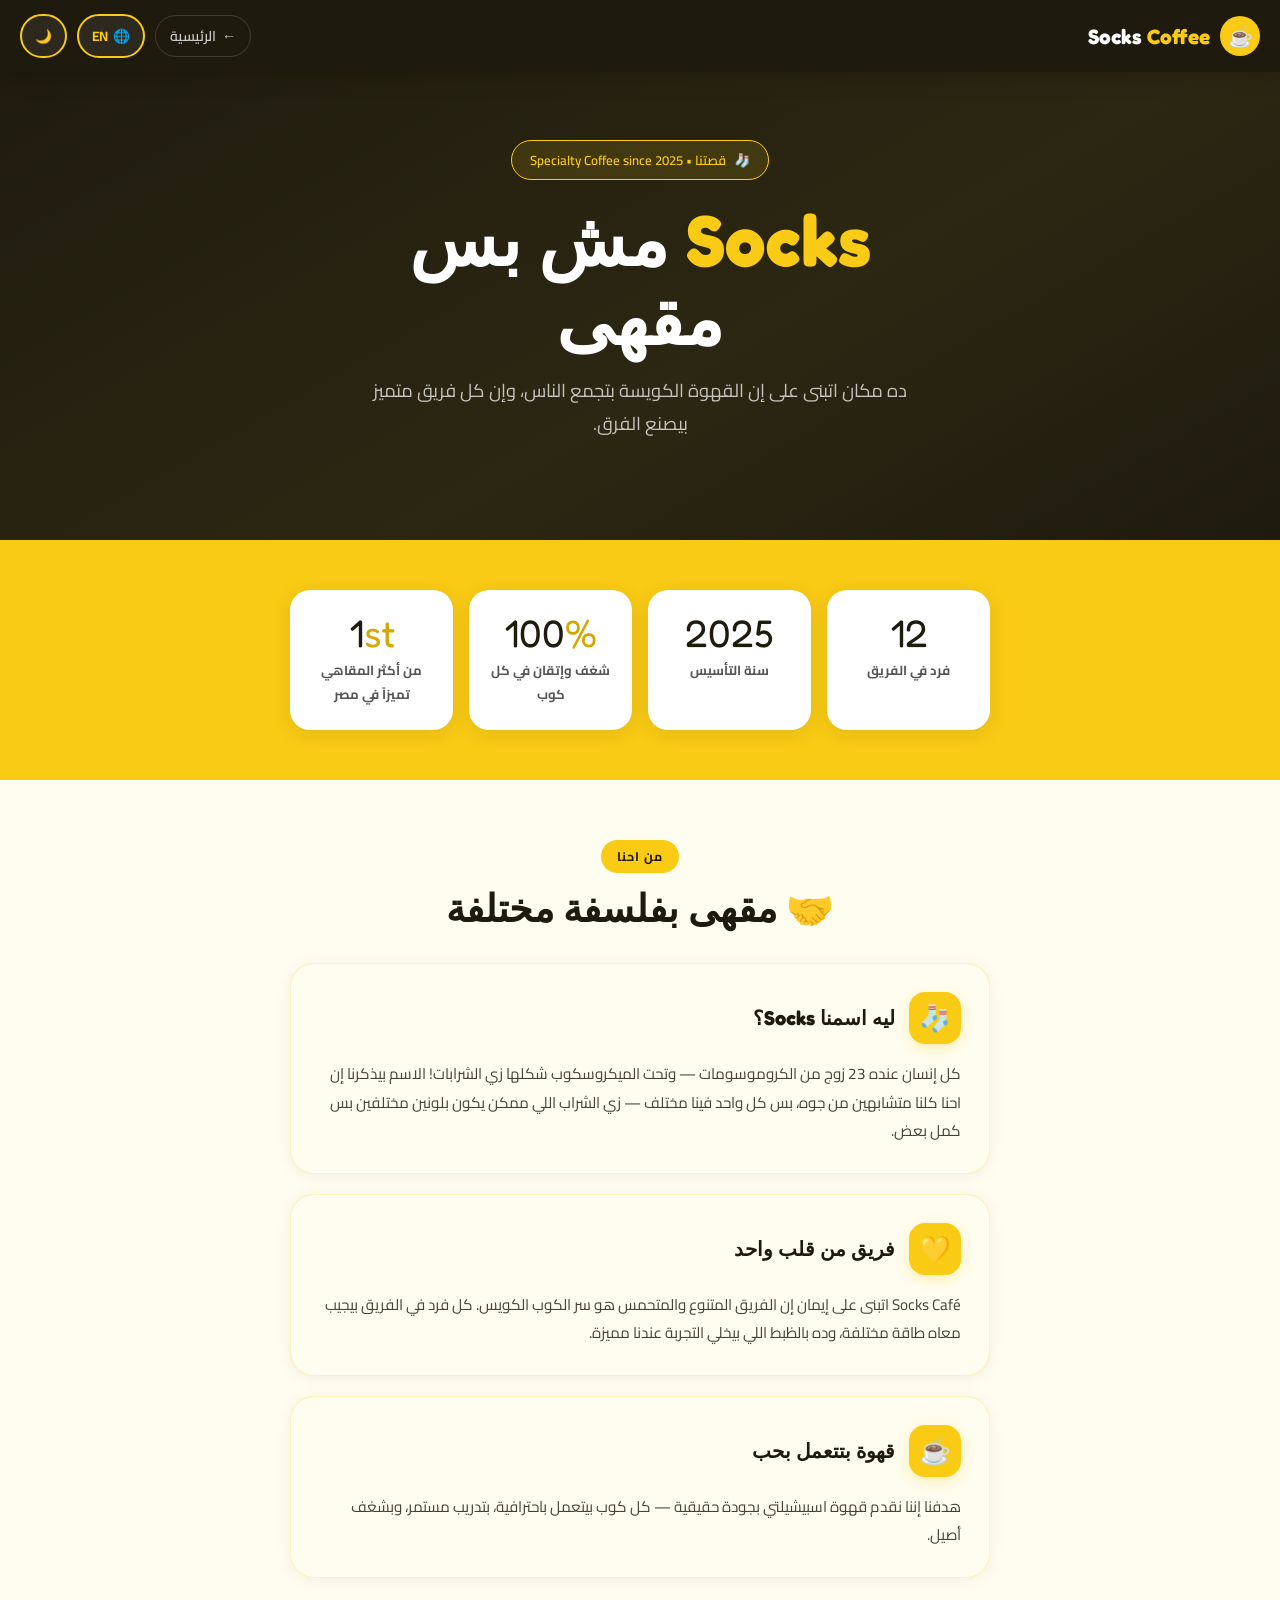
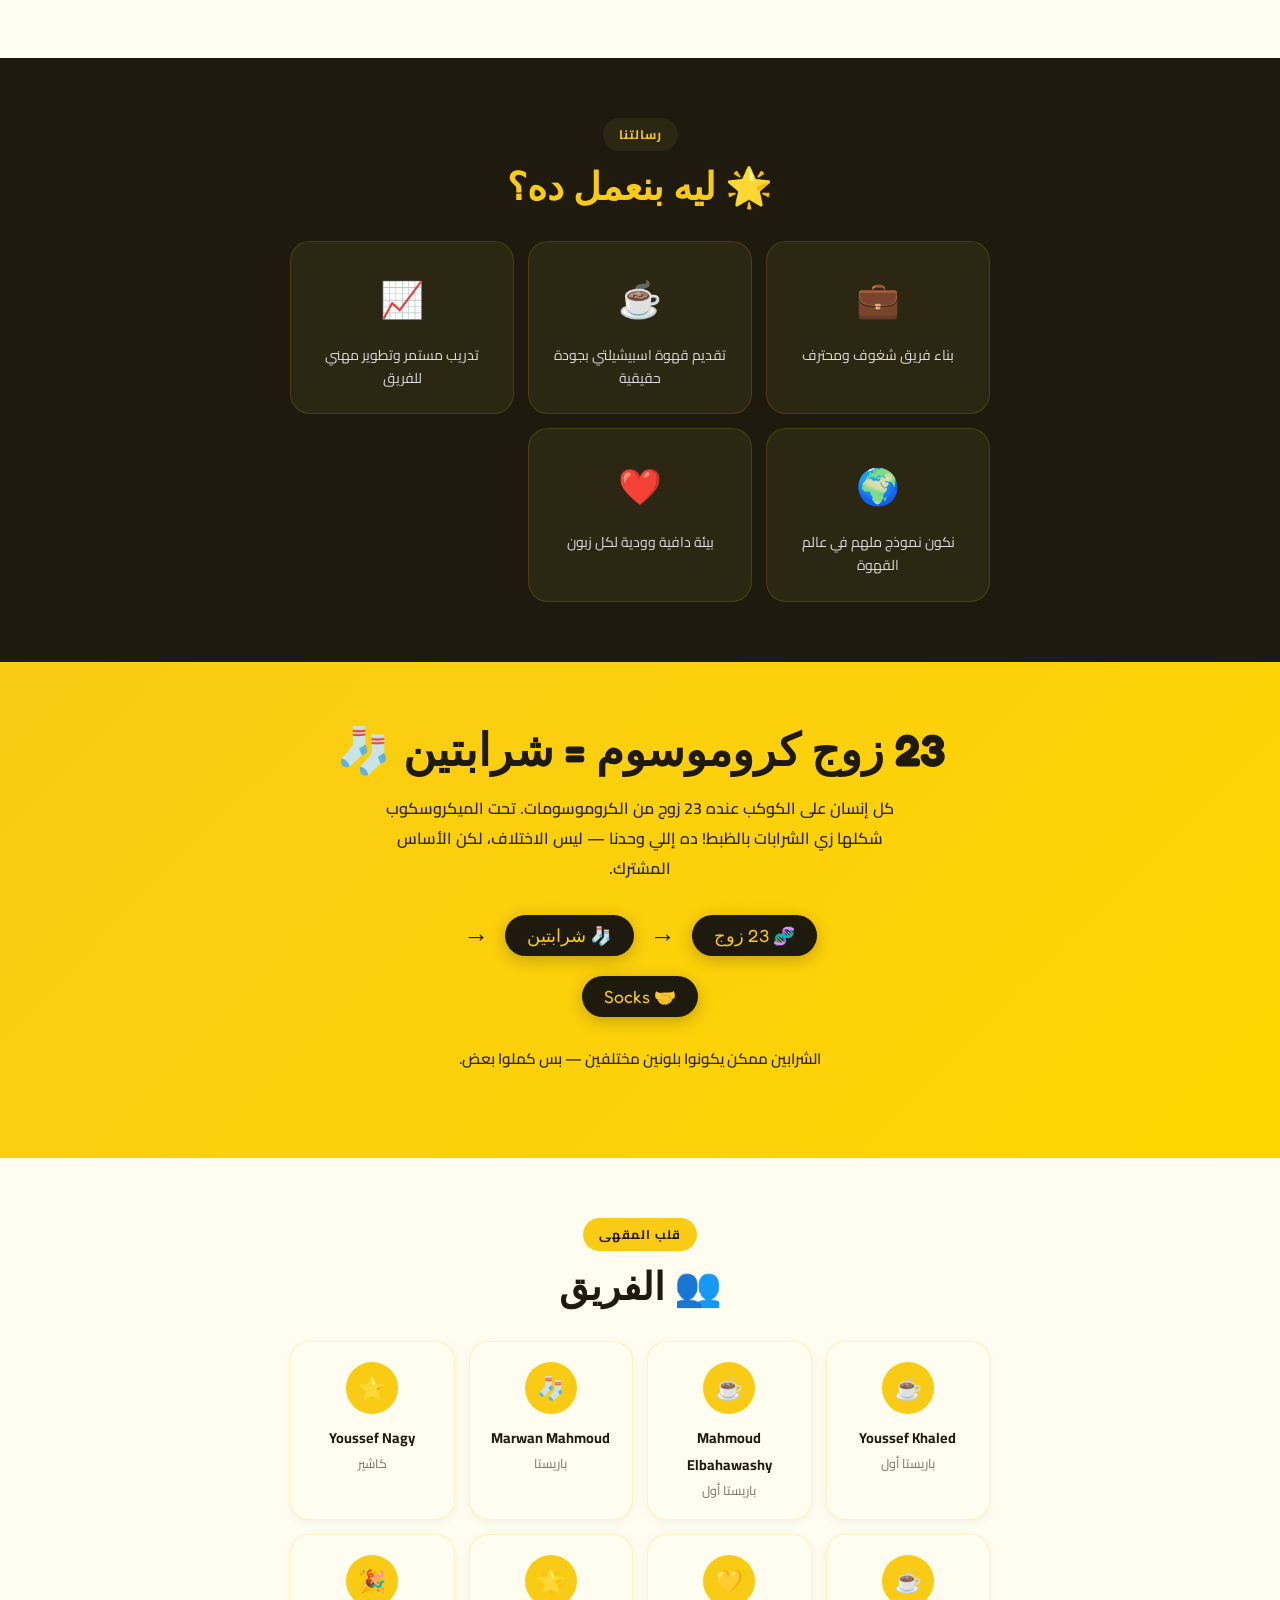
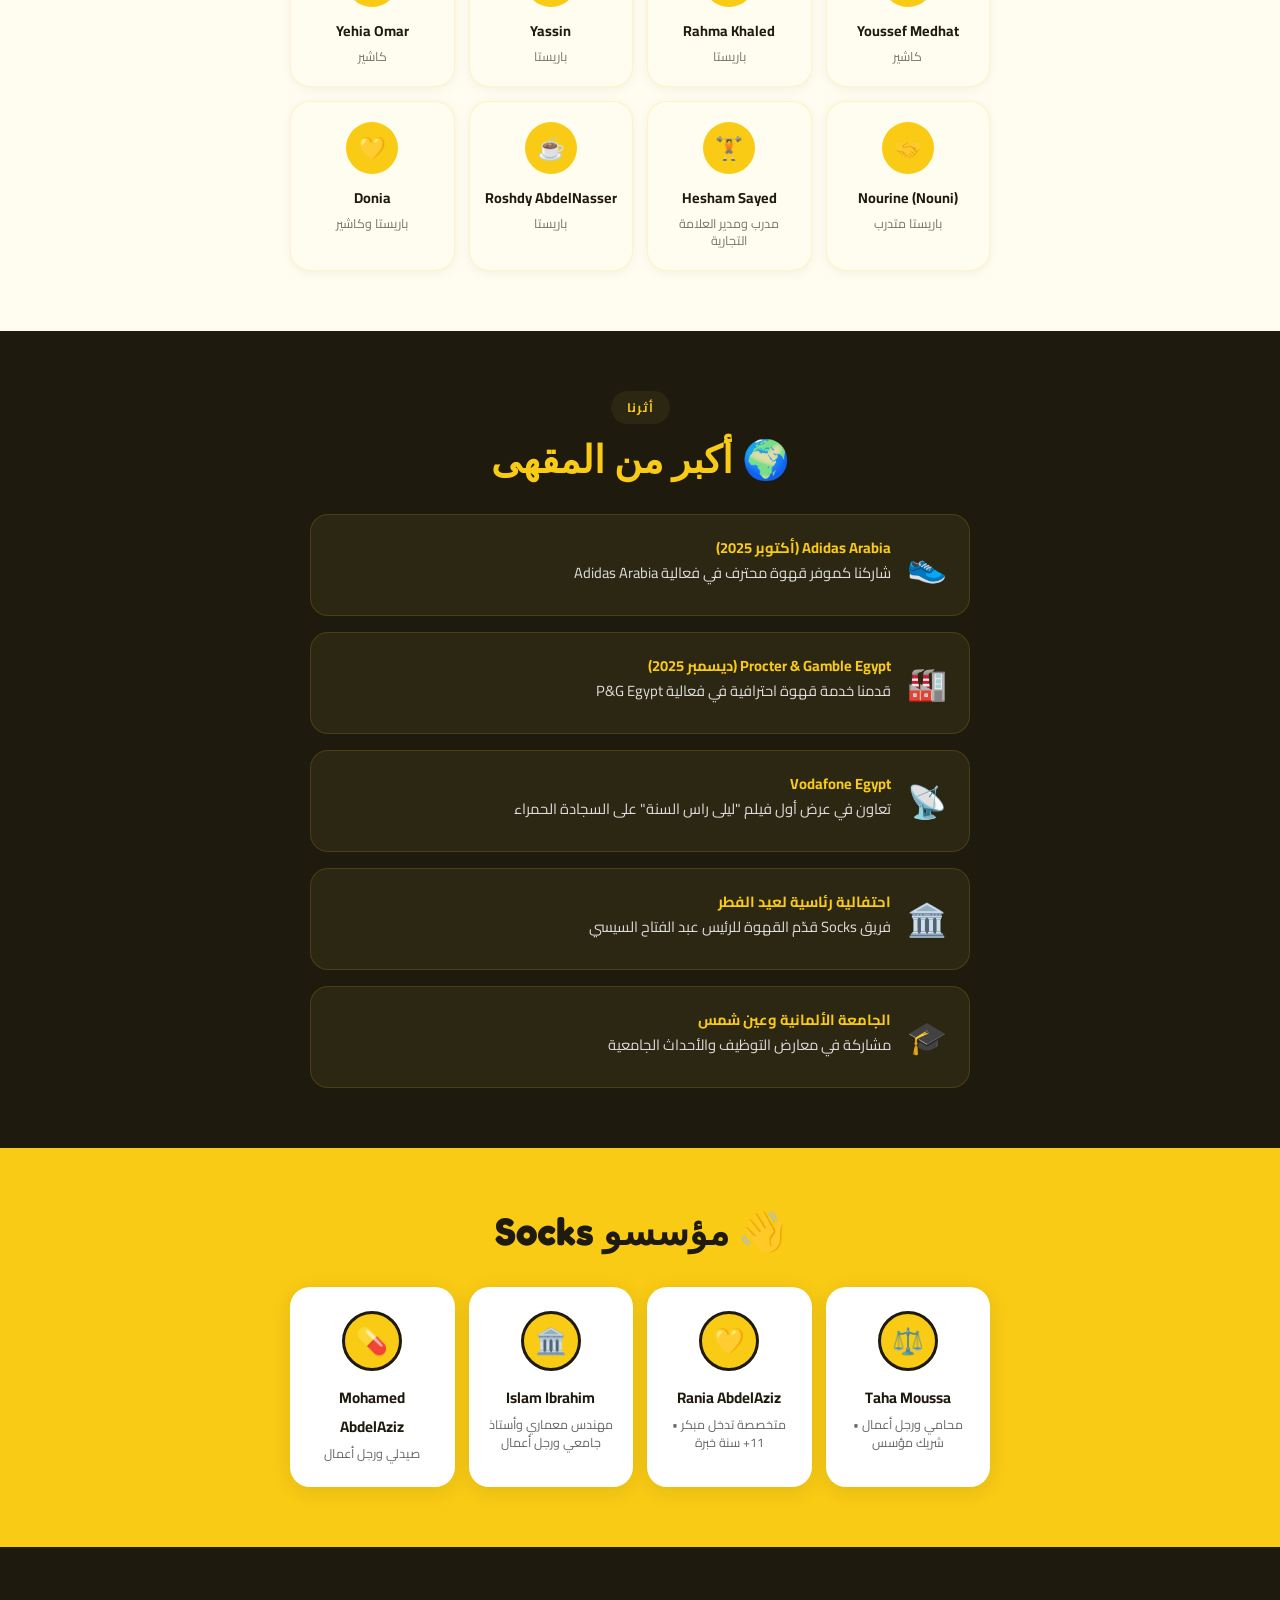
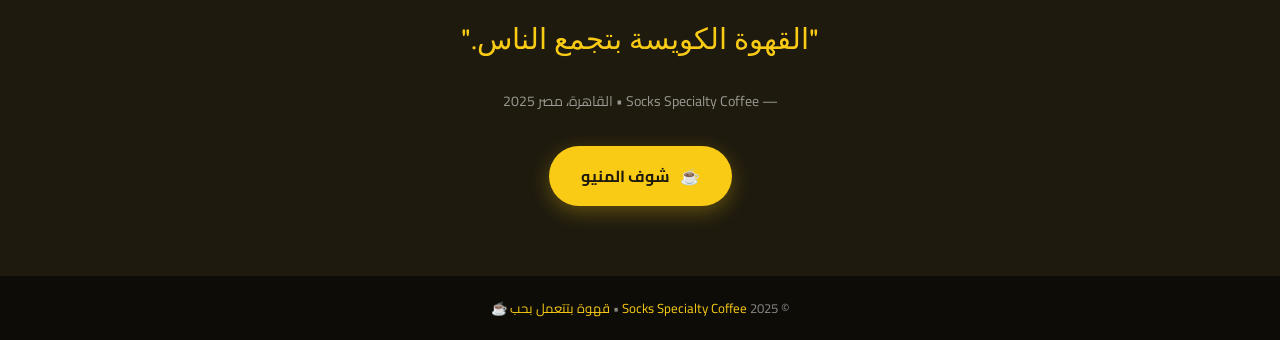
==== commit d9eeff4b: "Update about.html" ====
--- a/about.html
+++ b/about.html
@@ -546,7 +546,7 @@
     </div>
     <div class="team-grid">
       <div class="team-card"><div class="team-avatar">☕</div><div class="team-name">Youssef Khaled</div><div class="team-role" data-ar="باريستا أول" data-en="Senior Barista">باريستا أول</div></div>
-      <div class="team-card"><div class="team-avatar">☕</div><div class="team-name">Mahmoud Bahwashy</div><div class="team-role" data-ar="باريستا أول" data-en="Senior Barista">باريستا أول</div></div>
+      <div class="team-card"><div class="team-avatar">☕</div><div class="team-name">Mahmoud Elbahawashy</div><div class="team-role" data-ar="باريستا أول" data-en="Senior Barista">باريستا أول</div></div>
       <div class="team-card"><div class="team-avatar">🧦</div><div class="team-name">Marwan Mahmoud</div><div class="team-role" data-ar="باريستا" data-en="Barista">باريستا</div></div>
       <div class="team-card"><div class="team-avatar">⭐</div><div class="team-name">Youssef Nagy</div><div class="team-role" data-ar="كاشير" data-en="Cashier">كاشير</div></div>
       <div class="team-card"><div class="team-avatar">☕</div><div class="team-name">Youssef Medhat</div><div class="team-role" data-ar="كاشير" data-en="Cashier">كاشير</div></div>
